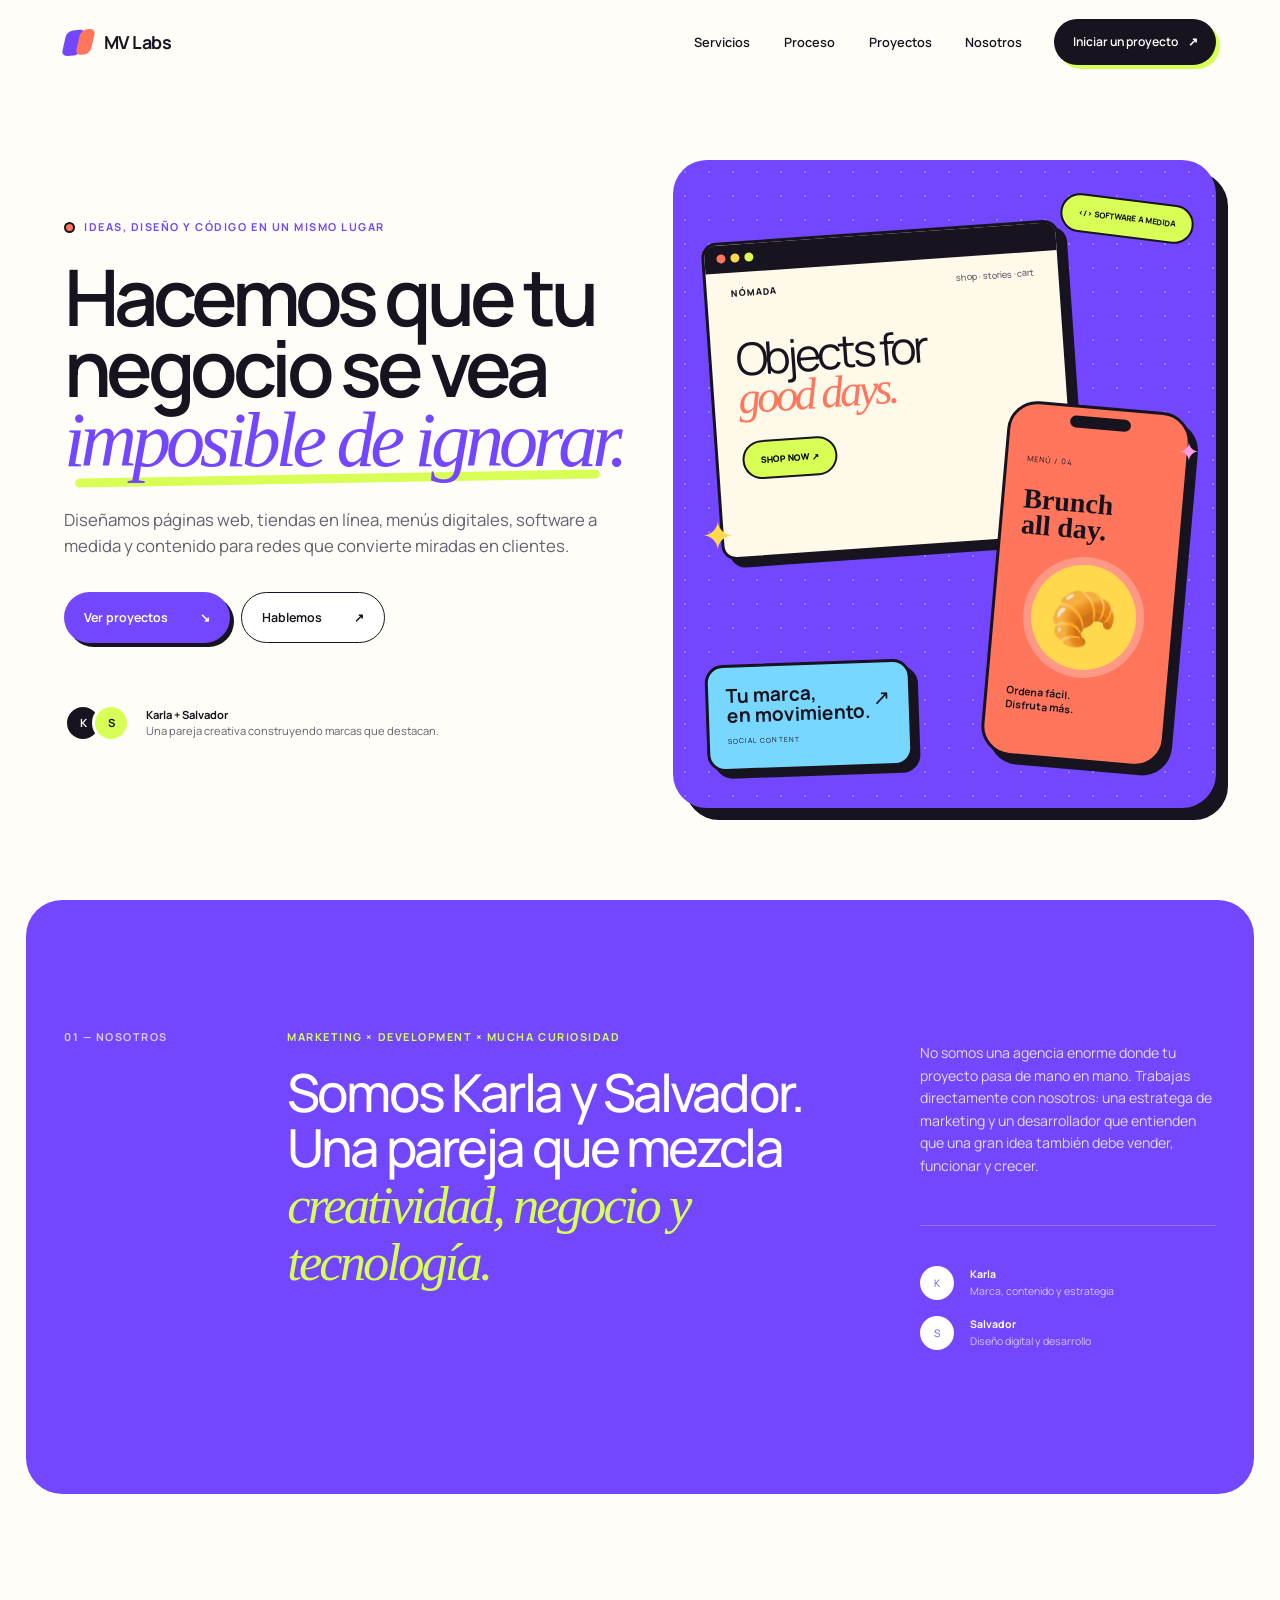
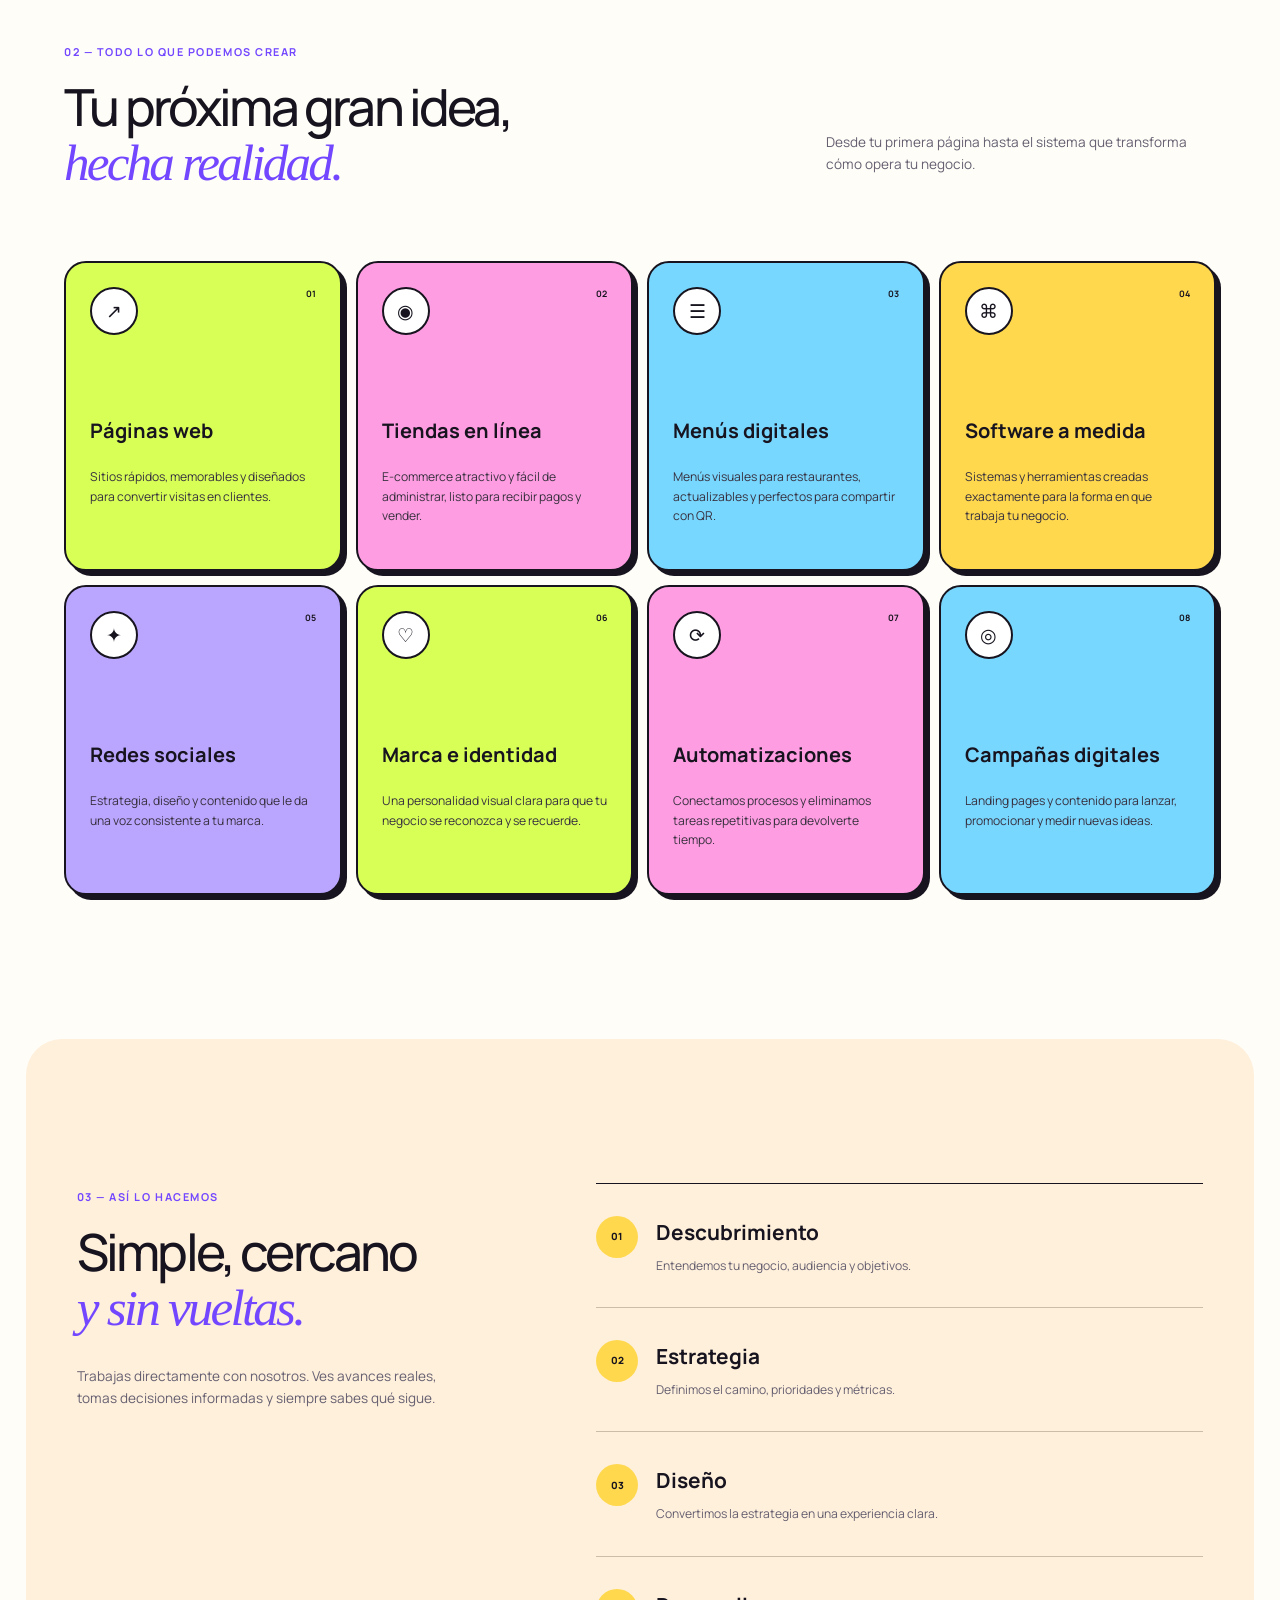
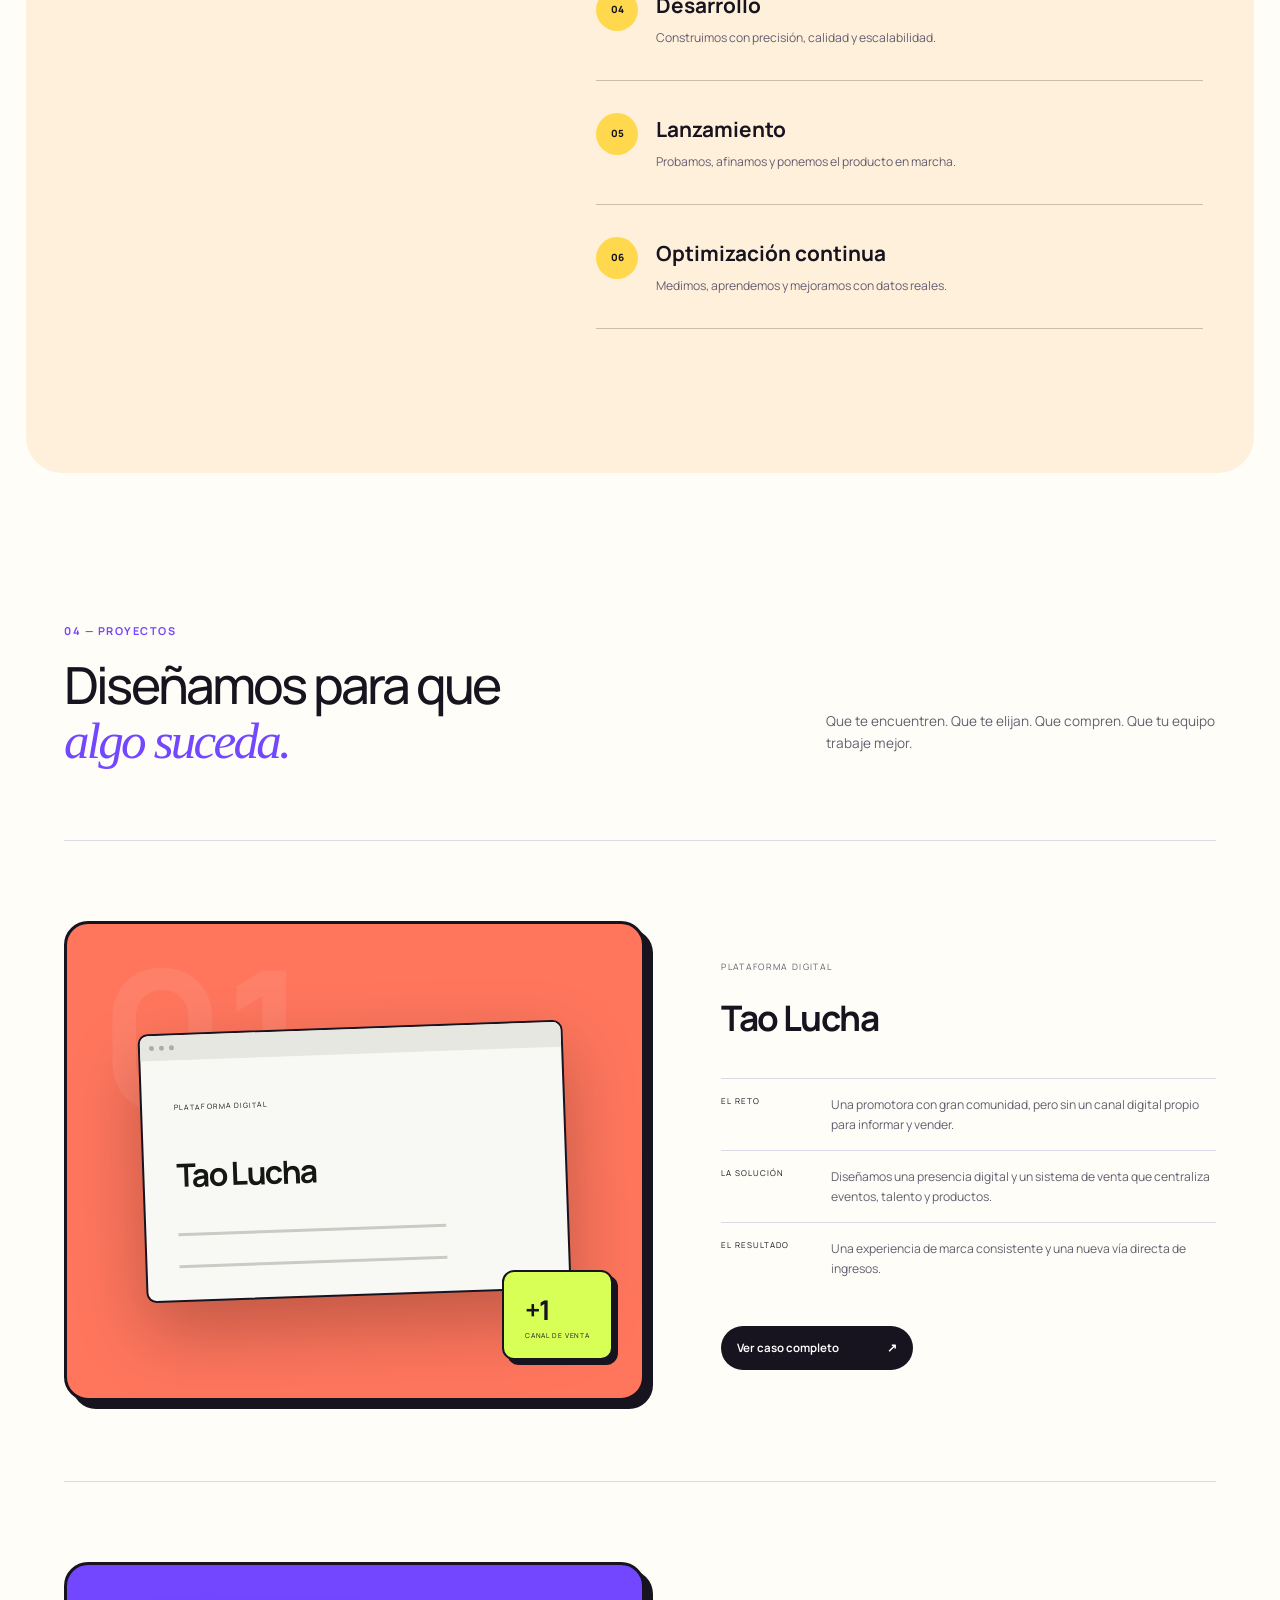
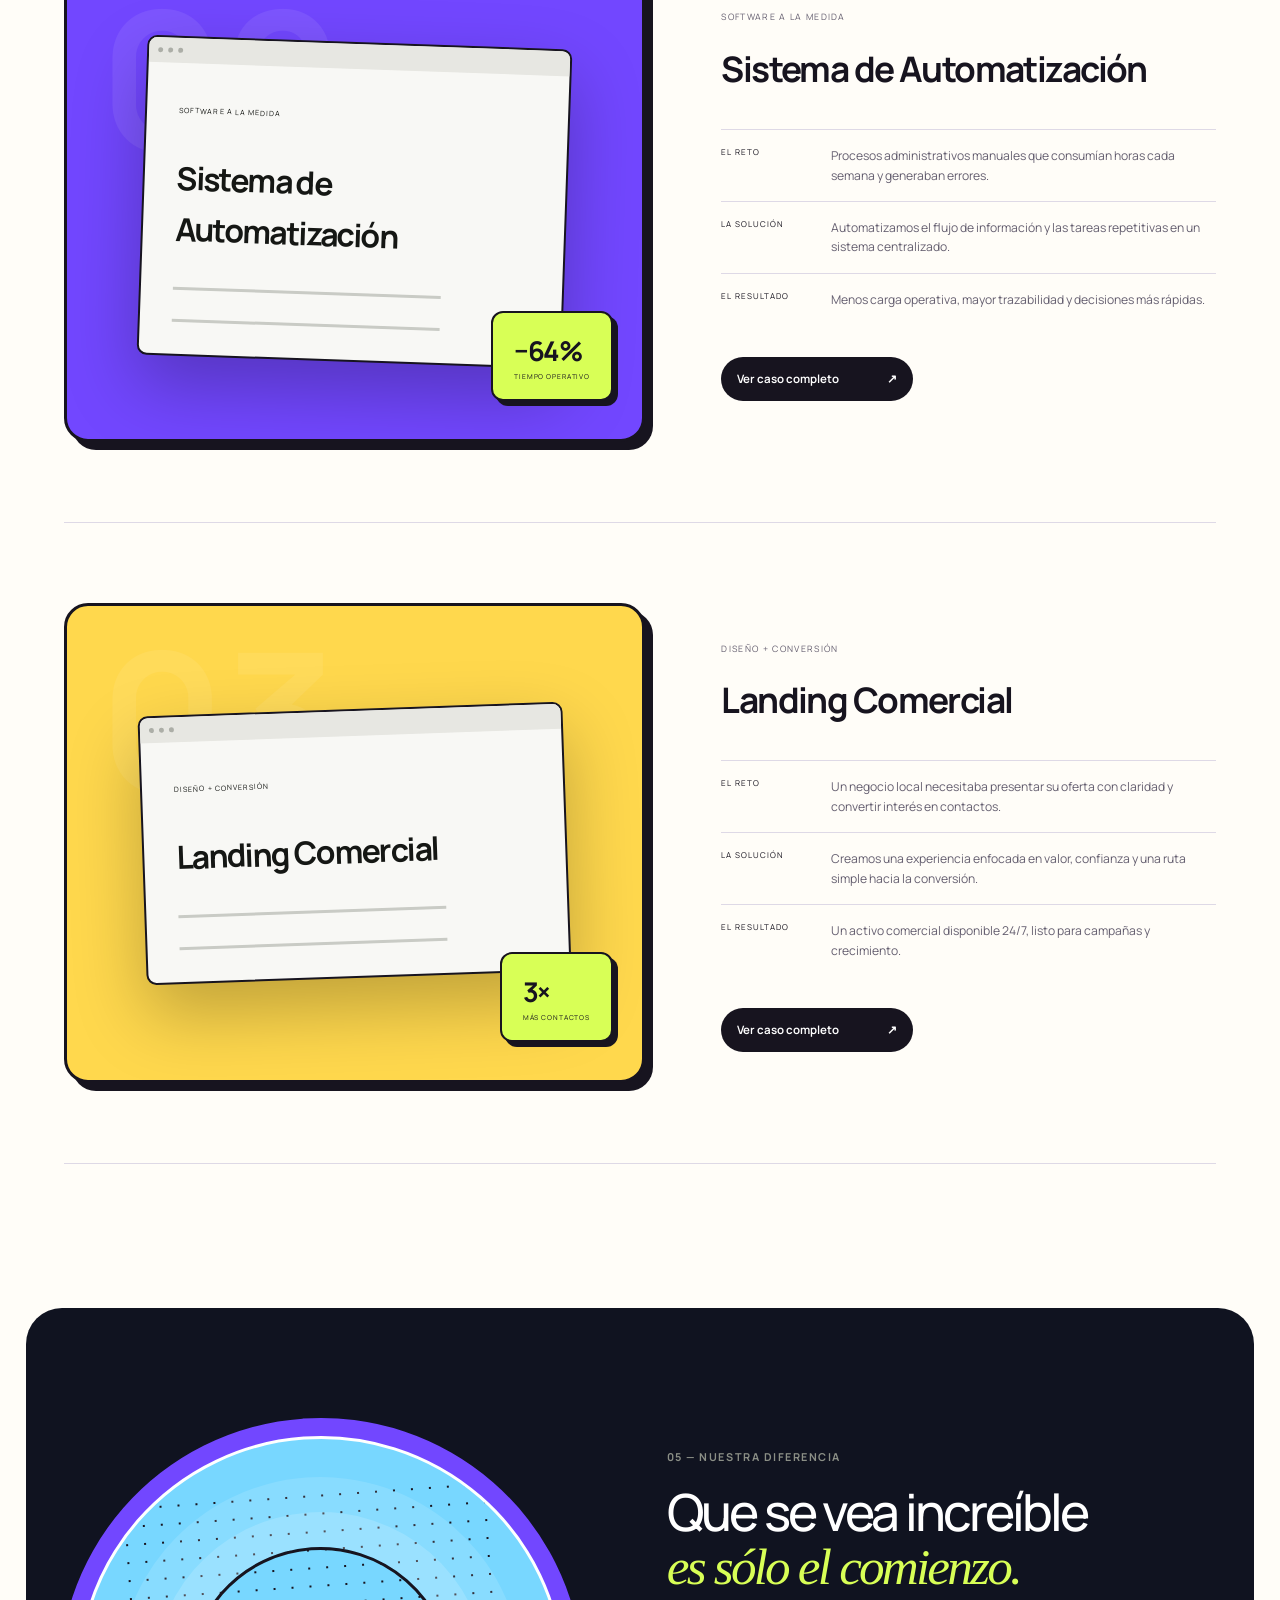
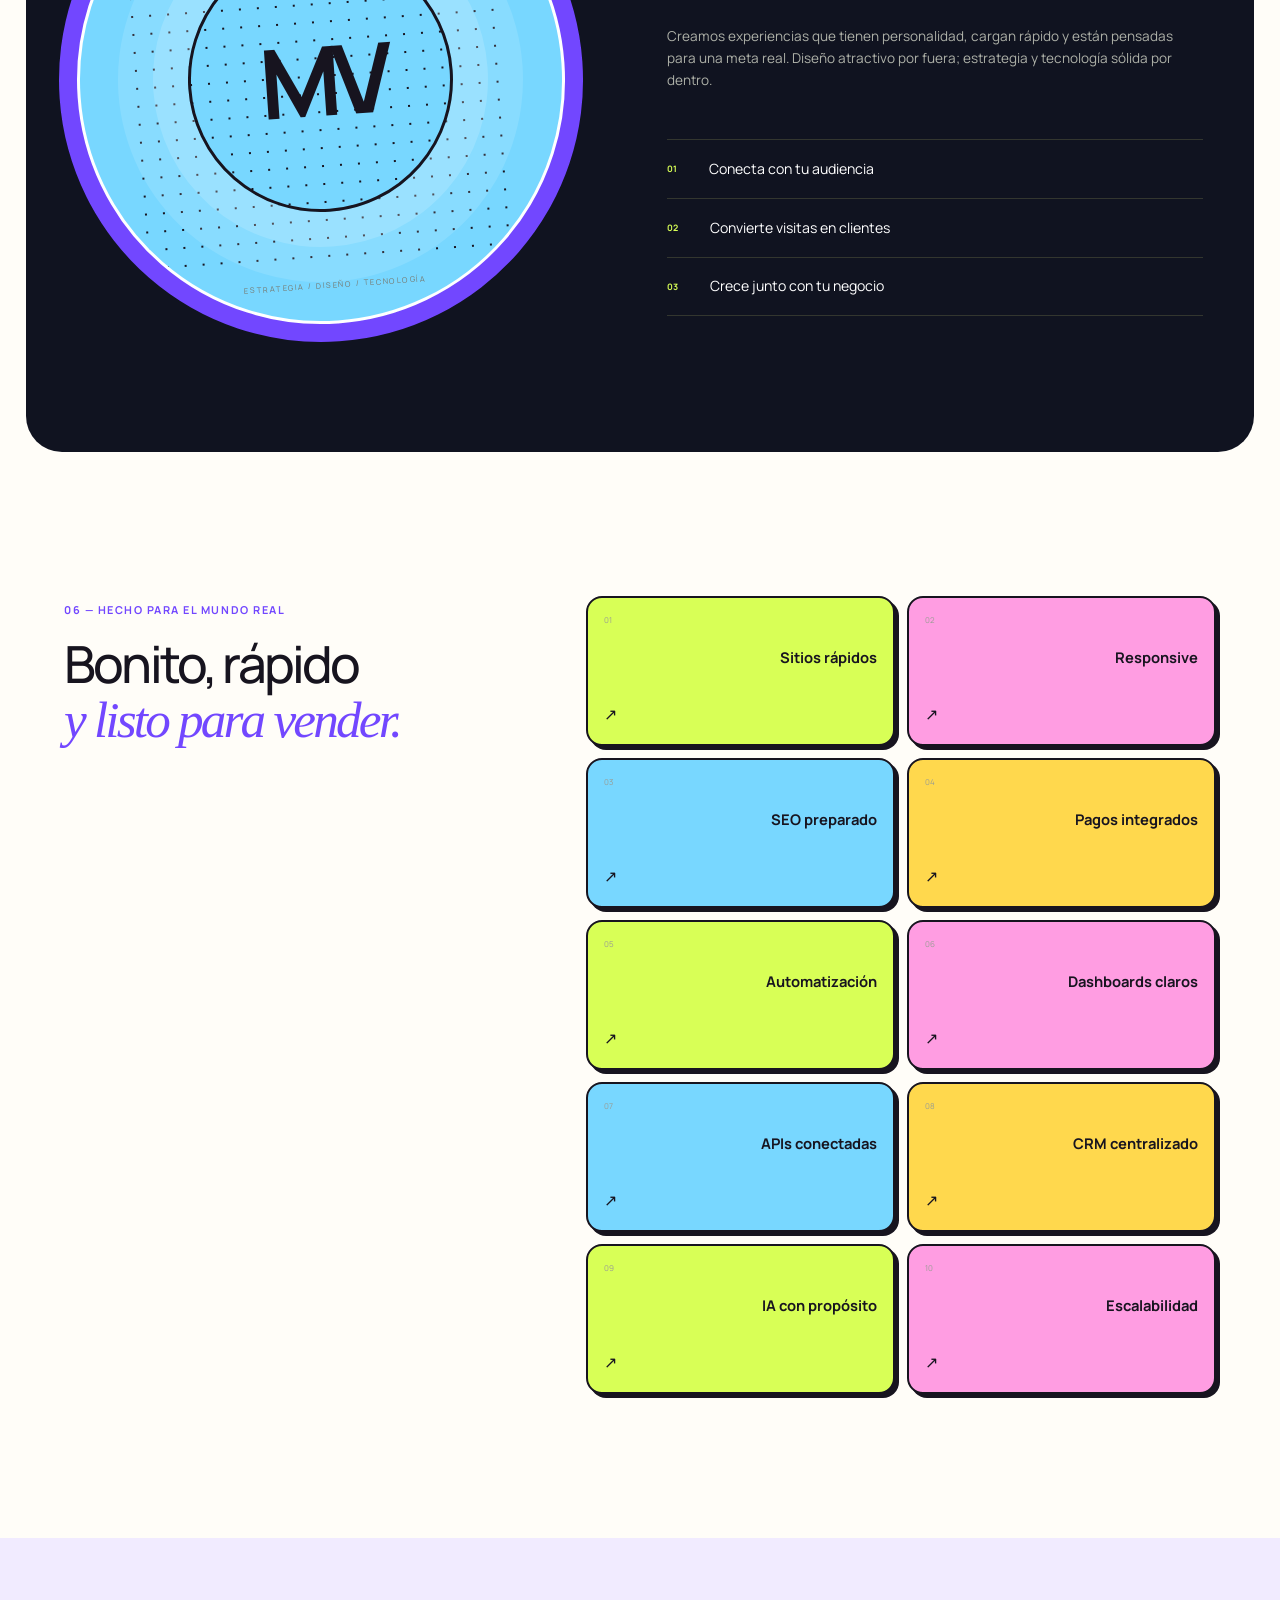
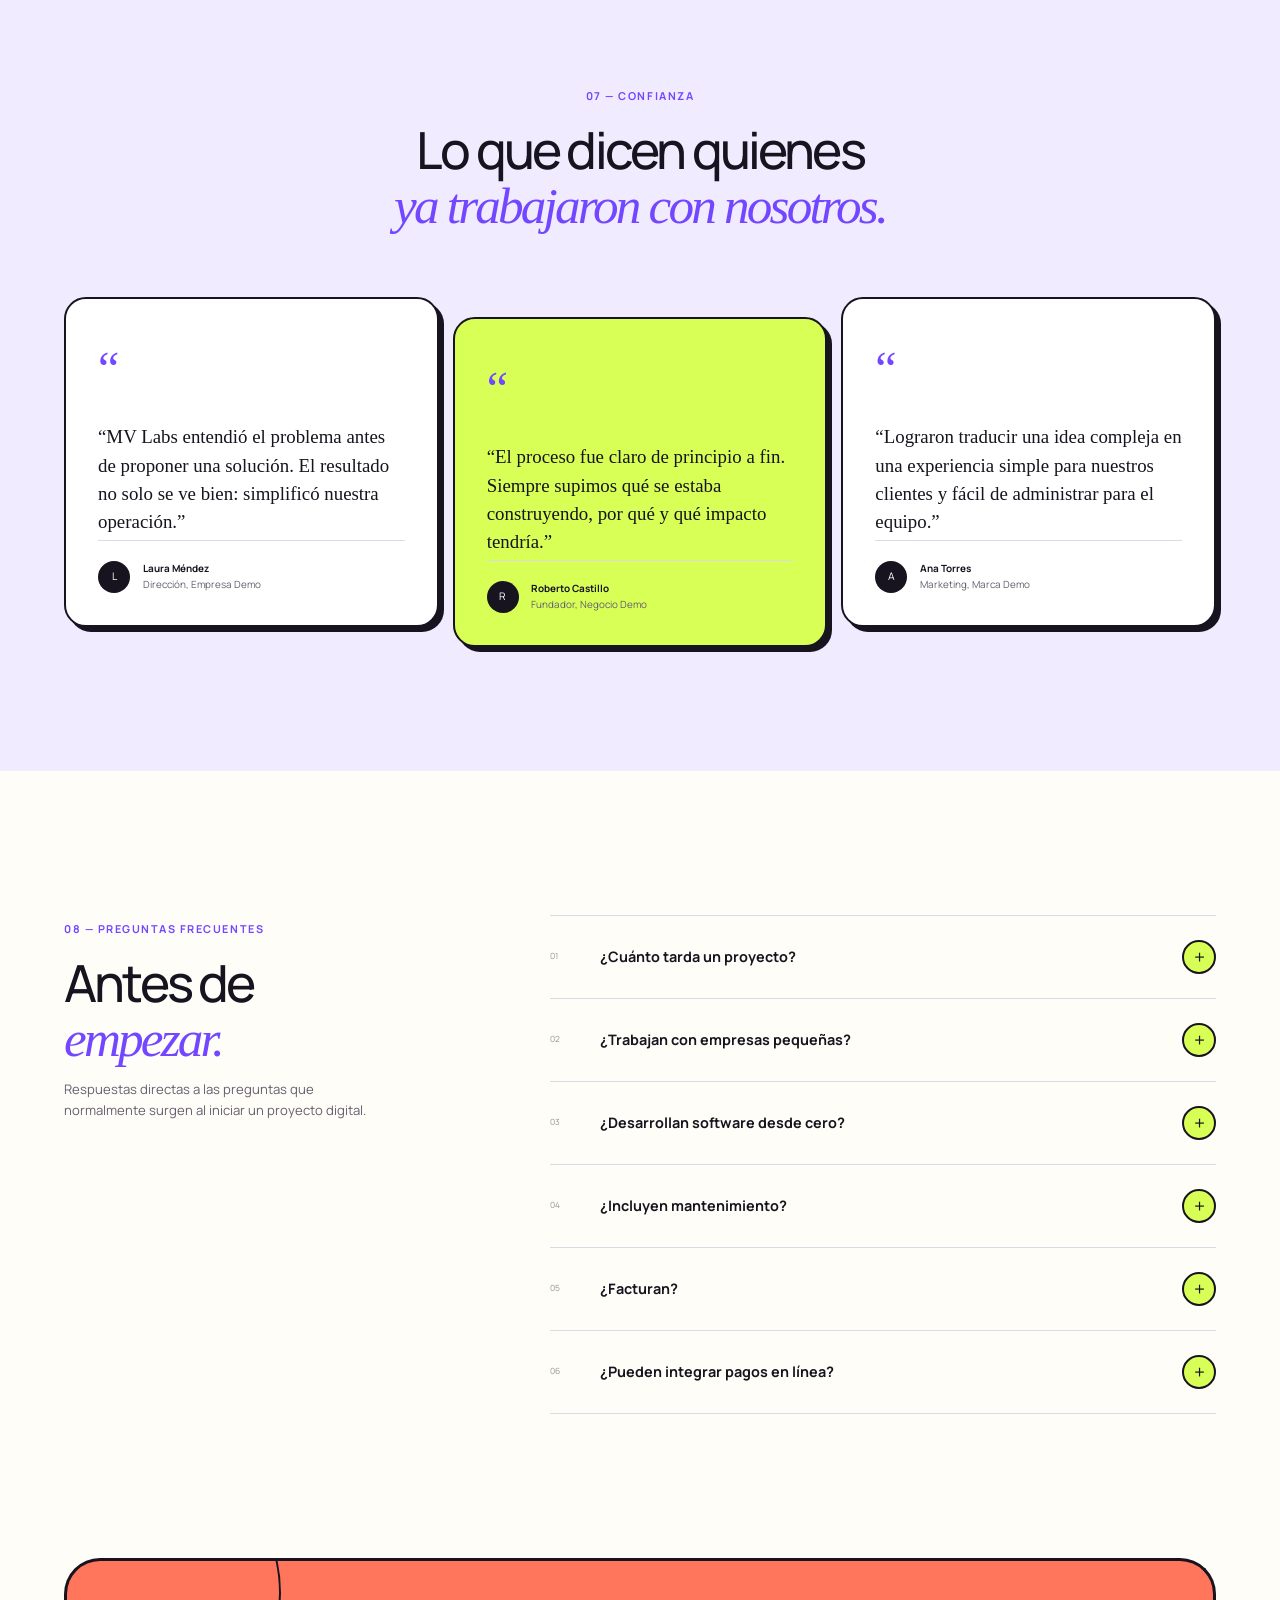
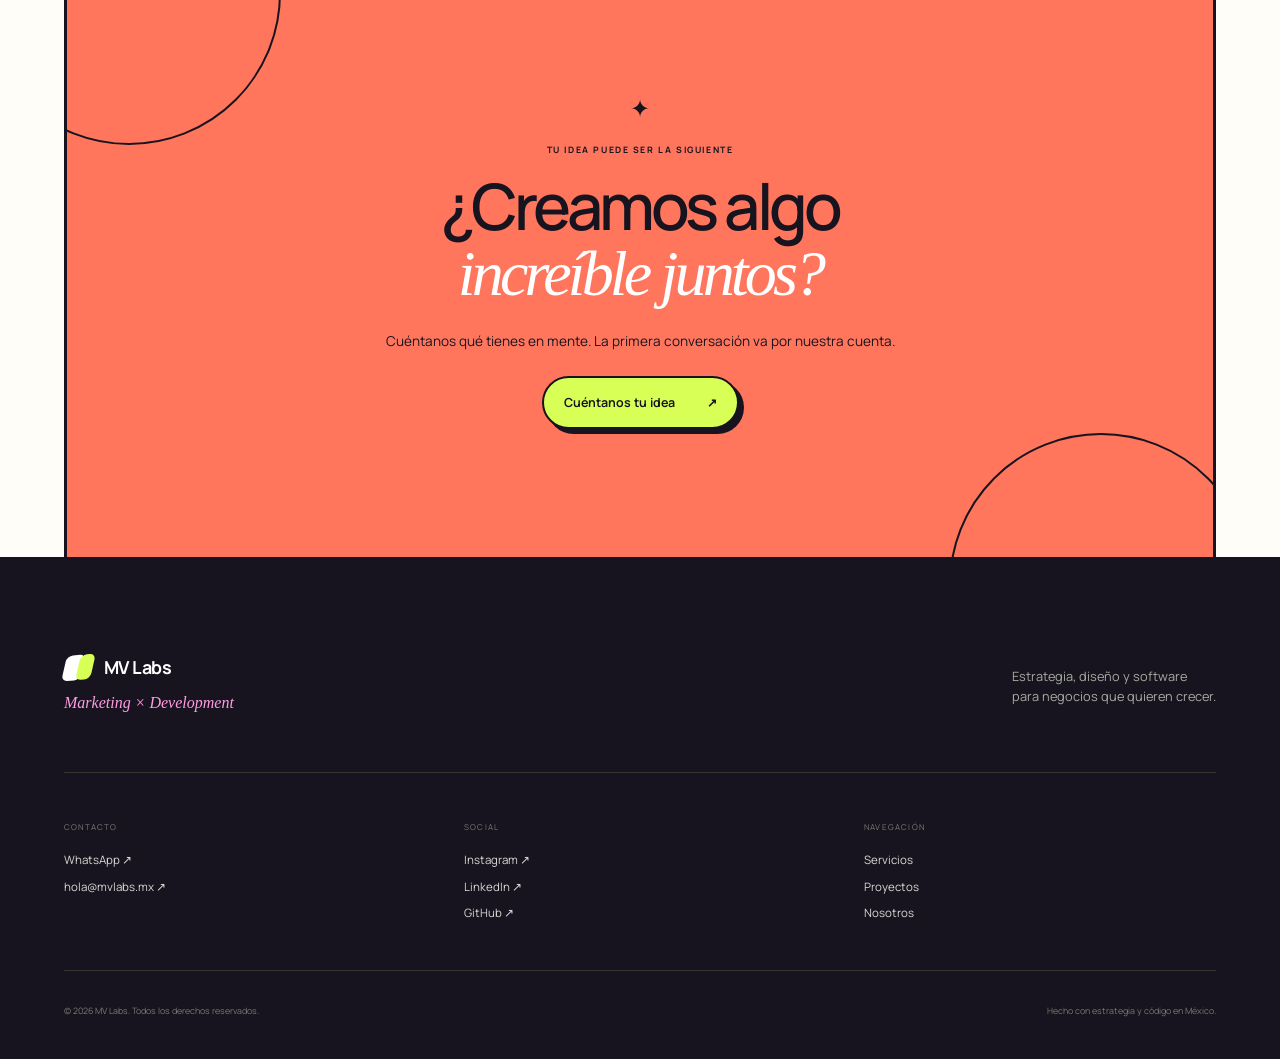
==== index.html @ 1e4ee6ae "Add MV Labs landing page" ====
<!doctype html>
<html lang="es">
  <head>
    <meta charset="UTF-8" />
    <meta name="viewport" content="width=device-width, initial-scale=1.0" />
    <meta name="theme-color" content="#f7f8f5" />
    <meta name="description" content="MV Labs une marketing, diseño y desarrollo para crear productos digitales que hacen crecer negocios." />
    <meta property="og:title" content="MV Labs — Marketing × Development" />
    <meta property="og:description" content="Construimos experiencias digitales que hacen crecer negocios." />
    <meta property="og:type" content="website" />
    <title>MV Labs — Marketing × Development</title>
    <link rel="preconnect" href="https://fonts.googleapis.com" />
    <link rel="preconnect" href="https://fonts.gstatic.com" crossorigin />
    <link href="https://fonts.googleapis.com/css2?family=DM+Sans:wght@400;500;600&family=Manrope:wght@400;500;600;700&display=swap" rel="stylesheet" />
    <link rel="stylesheet" href="styles.css" />
    <script type="application/ld+json">
      {"@context":"https://schema.org","@type":"ProfessionalService","name":"MV Labs","description":"Estudio digital de marketing, diseño y desarrollo de software."}
    </script>
  </head>
  <body>
    <a class="skip-link" href="#main">Ir al contenido</a>
    <header class="site-header" id="inicio">
      <a class="brand" href="#inicio" aria-label="MV Labs, inicio">
        <span class="brand-mark" aria-hidden="true"><i></i><i></i></span>
        <span>MV Labs</span>
      </a>
      <nav class="desktop-nav" aria-label="Navegación principal">
        <a href="#servicios">Servicios</a><a href="#proceso">Proceso</a><a href="#proyectos">Proyectos</a><a href="#nosotros">Nosotros</a>
      </nav>
      <a class="header-cta" href="#contacto">Iniciar un proyecto <span aria-hidden="true">↗</span></a>
      <button class="menu-toggle" aria-expanded="false" aria-controls="mobile-nav" aria-label="Abrir menú"><span></span><span></span></button>
      <nav class="mobile-nav" id="mobile-nav" aria-label="Navegación móvil">
        <a href="#servicios">Servicios</a><a href="#proceso">Proceso</a><a href="#proyectos">Proyectos</a><a href="#nosotros">Nosotros</a><a href="#contacto">Iniciar un proyecto</a>
      </nav>
    </header>

    <main id="main">
      <section class="hero section-pad">
        <div class="hero-copy reveal">
          <div class="eyebrow"><span></span> Ideas, diseño y código en un mismo lugar</div>
          <h1>Hacemos que tu negocio se vea <em>imposible de ignorar.</em></h1>
          <p>Diseñamos páginas web, tiendas en línea, menús digitales, software a medida y contenido para redes que convierte miradas en clientes.</p>
          <div class="hero-actions">
            <a class="button button-dark" href="#proyectos">Ver proyectos <span>↘</span></a>
            <a class="button button-ghost" href="#contacto">Hablemos <span>↗</span></a>
          </div>
          <div class="hero-trust"><div class="avatars"><span>K</span><span>S</span></div><p><strong>Karla + Salvador</strong><br />Una pareja creativa construyendo marcas que destacan.</p></div>
        </div>
        <div class="hero-visual reveal" aria-label="Muestra de productos digitales creados por MV Labs">
          <div class="visual-grid"></div>
          <div class="browser-card"><div class="mini-bar"><i></i><i></i><i></i></div><div class="mock-nav">NÓMADA <span>shop · stories · cart</span></div><div class="mock-title">Objects for<br><b>good days.</b></div><button>SHOP NOW ↗</button></div>
          <div class="phone-card"><div class="phone-notch"></div><small>MENÚ / 04</small><strong>Brunch<br>all day.</strong><div class="food-orb">🥐</div><p>Ordena fácil.<br>Disfruta más.</p></div>
          <div class="social-card"><span>↗</span><strong>Tu marca,<br>en movimiento.</strong><small>SOCIAL CONTENT</small></div>
          <div class="code-chip">&lt;/&gt; SOFTWARE A MEDIDA</div>
          <div class="spark spark-one">✦</div><div class="spark spark-two">✦</div>
        </div>
      </section>

      <section class="manifesto band section-pad reveal" id="nosotros">
        <div class="section-index">01 — NOSOTROS</div>
        <div class="manifesto-main"><p class="kicker">Marketing × Development × Mucha curiosidad</p><h2>Somos Karla y Salvador. Una pareja que mezcla <span>creatividad, negocio y tecnología.</span></h2></div>
        <div class="manifesto-side"><p>No somos una agencia enorme donde tu proyecto pasa de mano en mano. Trabajas directamente con nosotros: una estratega de marketing y un desarrollador que entienden que una gran idea también debe vender, funcionar y crecer.</p><div class="people"><div><span>K</span><p><strong>Karla</strong>Marca, contenido y estrategia</p></div><div><span>S</span><p><strong>Salvador</strong>Diseño digital y desarrollo</p></div></div></div>
      </section>

      <section class="services section-pad" id="servicios">
        <div class="section-heading reveal"><div><span class="section-index">02 — TODO LO QUE PODEMOS CREAR</span><h2>Tu próxima gran idea,<br /><em>hecha realidad.</em></h2></div><p>Desde tu primera página hasta el sistema que transforma cómo opera tu negocio.</p></div>
        <div class="services-grid" id="services-grid"></div>
      </section>

      <section class="process section-pad" id="proceso">
        <div class="process-intro reveal"><span class="section-index">03 — ASÍ LO HACEMOS</span><h2>Simple, cercano<br /><em>y sin vueltas.</em></h2><p>Trabajas directamente con nosotros. Ves avances reales, tomas decisiones informadas y siempre sabes qué sigue.</p></div>
        <ol class="timeline" id="timeline"></ol>
      </section>

      <section class="work section-pad" id="proyectos">
        <div class="section-heading reveal"><div><span class="section-index">04 — PROYECTOS</span><h2>Diseñamos para que<br /><em>algo suceda.</em></h2></div><p>Que te encuentren. Que te elijan. Que compren. Que tu equipo trabaje mejor.</p></div>
        <div class="projects" id="projects-grid" aria-live="polite"></div>
      </section>

      <section class="approach section-pad reveal">
        <div class="approach-art" aria-hidden="true"><div class="approach-ring"></div><div class="approach-word">MV</div><span>ESTRATEGIA / DISEÑO / TECNOLOGÍA</span></div>
        <div class="approach-copy"><span class="section-index">05 — NUESTRA DIFERENCIA</span><h2>Que se vea increíble<br /><em>es sólo el comienzo.</em></h2><p>Creamos experiencias que tienen personalidad, cargan rápido y están pensadas para una meta real. Diseño atractivo por fuera; estrategia y tecnología sólida por dentro.</p><div class="pillars"><div><b>01</b><span>Conecta con tu audiencia</span></div><div><b>02</b><span>Convierte visitas en clientes</span></div><div><b>03</b><span>Crece junto con tu negocio</span></div></div></div>
      </section>

      <section class="capabilities section-pad">
        <div class="cap-header reveal"><span class="section-index">06 — HECHO PARA EL MUNDO REAL</span><h2>Bonito, rápido<br /><em>y listo para vender.</em></h2></div>
        <div class="cap-list" id="capabilities-list"></div>
      </section>

      <section class="testimonials section-pad">
        <div class="center-heading reveal"><span class="section-index">07 — CONFIANZA</span><h2>Lo que dicen quienes<br /><em>ya trabajaron con nosotros.</em></h2></div>
        <div class="testimonial-grid" id="testimonials-grid"></div>
      </section>

      <section class="faq section-pad">
        <div class="faq-intro reveal"><span class="section-index">08 — PREGUNTAS FRECUENTES</span><h2>Antes de<br /><em>empezar.</em></h2><p>Respuestas directas a las preguntas que normalmente surgen al iniciar un proyecto digital.</p></div>
        <div class="faq-list" id="faq-list"></div>
      </section>

      <section class="cta section-pad" id="contacto">
        <div class="cta-inner reveal"><div class="cta-mark" aria-hidden="true">✦</div><span>TU IDEA PUEDE SER LA SIGUIENTE</span><h2>¿Creamos algo<br /><em>increíble juntos?</em></h2><p>Cuéntanos qué tienes en mente. La primera conversación va por nuestra cuenta.</p><a class="button button-light" href="mailto:hola@mvlabs.mx">Cuéntanos tu idea <span>↗</span></a></div>
      </section>
    </main>

    <footer class="footer section-pad">
      <div class="footer-main"><div><a class="brand brand-footer" href="#inicio"><span class="brand-mark"><i></i><i></i></span><span>MV Labs</span></a><p>Marketing × Development</p></div><p class="footer-note">Estrategia, diseño y software<br />para negocios que quieren crecer.</p></div>
      <div class="footer-links"><div><span>CONTACTO</span><a href="https://wa.me/5210000000000">WhatsApp ↗</a><a href="mailto:hola@mvlabs.mx">hola@mvlabs.mx ↗</a></div><div><span>SOCIAL</span><a href="#">Instagram ↗</a><a href="#">LinkedIn ↗</a><a href="#">GitHub ↗</a></div><div><span>NAVEGACIÓN</span><a href="#servicios">Servicios</a><a href="#proyectos">Proyectos</a><a href="#nosotros">Nosotros</a></div></div>
      <div class="footer-bottom"><p>© <span id="year"></span> MV Labs. Todos los derechos reservados.</p><p>Hecho con estrategia y código en México.</p></div>
    </footer>
    <script src="app.js" type="module"></script>
  </body>
</html>
---- styles.css ----
:root{--ink:#11130f;--muted:#666a61;--paper:#f6f7f3;--white:#fff;--lime:#d9ff67;--line:#dcded7;--serif:Georgia,'Times New Roman',serif;--sans:'Manrope',sans-serif}
*{box-sizing:border-box}html{scroll-behavior:smooth}body{margin:0;background:var(--paper);color:var(--ink);font-family:var(--sans);font-size:16px;line-height:1.6}a{color:inherit;text-decoration:none}button{font:inherit}.skip-link{position:fixed;left:1rem;top:-5rem;z-index:100;background:var(--ink);color:#fff;padding:.7rem 1rem}.skip-link:focus{top:1rem}.section-pad{padding-left:max(5vw,24px);padding-right:max(5vw,24px)}.site-header{height:78px;display:flex;align-items:center;padding:0 max(5vw,24px);position:relative;z-index:20;border-bottom:1px solid var(--line);gap:2rem}.brand{display:flex;align-items:center;gap:11px;font-weight:700;letter-spacing:-.03em;font-size:1.12rem}.brand-mark{width:29px;height:29px;position:relative;display:inline-block}.brand-mark i{position:absolute;inset:2px 10px 2px 0;background:var(--ink);border-radius:2px;transform:skew(-18deg)}.brand-mark i+ i{inset:2px 0 2px 14px;background:var(--lime)}.desktop-nav{display:flex;gap:2.1rem;margin-left:auto;font-size:.8rem;font-weight:600}.desktop-nav a,.footer a{transition:opacity .2s}.desktop-nav a:hover,.footer a:hover{opacity:.55}.header-cta{font-size:.76rem;font-weight:600;border:1px solid var(--ink);border-radius:99px;padding:.65rem 1rem}.header-cta span{margin-left:.5rem}.menu-toggle,.mobile-nav{display:none}.hero{min-height:calc(100vh - 78px);display:grid;grid-template-columns:1.12fr .88fr;align-items:center;gap:4vw;padding-top:6rem;padding-bottom:6rem;overflow:hidden}.eyebrow,.kicker,.section-index{font-size:.68rem;font-weight:700;letter-spacing:.14em;text-transform:uppercase}.eyebrow{display:flex;align-items:center;gap:9px;margin-bottom:1.6rem}.eyebrow span{width:7px;height:7px;background:var(--lime);border:2px solid var(--ink);border-radius:50%;box-sizing:content-box}.hero h1{font-size:clamp(3.3rem,5.5vw,6.1rem);line-height:.98;letter-spacing:-.065em;margin:0;max-width:900px;font-weight:600}.hero h1 em,.section-heading em,.process em,.approach em,.capabilities em,.center-heading em,.faq em,.cta em{font-family:var(--serif);font-weight:400}.hero h1 em{display:block}.hero-copy>p{max-width:660px;color:var(--muted);font-size:1.08rem;margin:2rem 0}.hero-actions{display:flex;gap:.7rem}.button{display:inline-flex;align-items:center;justify-content:space-between;gap:2rem;border-radius:99px;padding:.9rem 1.25rem;font-size:.78rem;font-weight:650;transition:transform .25s,background .25s}.button:hover{transform:translateY(-2px)}.button-dark{background:var(--ink);color:#fff}.button-dark:hover{background:#2b2f27}.button-ghost{border:1px solid var(--line);background:rgba(255,255,255,.35)}.hero-trust{display:flex;align-items:center;margin-top:3.3rem}.avatars{display:flex;margin-right:1rem}.avatars span{width:38px;height:38px;border-radius:50%;display:grid;place-items:center;background:var(--ink);color:#fff;border:3px solid var(--paper);font-size:.7rem;font-weight:700}.avatars span+span{margin-left:-10px;background:var(--lime);color:var(--ink)}.hero-trust p{font-size:.7rem;line-height:1.4;color:var(--muted)}.hero-trust strong{color:var(--ink)}.hero-visual{height:min(70vh,670px);min-height:520px;position:relative;background:#10120f;border-radius:3px;overflow:hidden;color:#fff}.visual-grid{position:absolute;inset:0;background-image:linear-gradient(rgba(255,255,255,.055) 1px,transparent 1px),linear-gradient(90deg,rgba(255,255,255,.055) 1px,transparent 1px);background-size:48px 48px;mask-image:linear-gradient(to bottom,#000,transparent)}.visual-grid:after{content:'';position:absolute;width:300px;height:300px;background:var(--lime);filter:blur(120px);opacity:.17;top:20%;left:20%}.visual-orbit{position:absolute;border:1px solid rgba(255,255,255,.16);border-radius:50%;top:50%;left:50%;transform:translate(-50%,-50%)}.orbit-one{width:72%;aspect-ratio:1}.orbit-two{width:48%;aspect-ratio:1}.visual-core{position:absolute;width:122px;height:122px;border-radius:50%;background:var(--lime);color:var(--ink);top:50%;left:50%;transform:translate(-50%,-50%);display:flex;flex-direction:column;align-items:center;justify-content:center;box-shadow:0 0 0 13px rgba(217,255,103,.08)}.visual-core span{font-size:2.15rem;font-weight:700;letter-spacing:-.08em}.visual-core small{font-size:.45rem;letter-spacing:.35em}.signal{position:absolute;background:rgba(29,32,27,.92);border:1px solid rgba(255,255,255,.13);padding:.7rem .9rem;display:flex;gap:.7rem;align-items:center;box-shadow:0 15px 40px rgba(0,0,0,.3);animation:float 5s ease-in-out infinite}.signal-one{top:22%;right:8%}.signal-two{bottom:22%;left:6%;animation-delay:-2s}.signal-icon{width:32px;height:32px;background:var(--lime);color:var(--ink);border-radius:50%;display:grid;place-items:center}.signal small,.signal strong{display:block}.signal small{font-size:.45rem;letter-spacing:.12em;color:#9da195}.signal strong{font-size:.68rem}.visual-label{position:absolute;font-size:.48rem;letter-spacing:.25em;color:#80847b}.label-one{top:18%;left:9%}.label-two{bottom:11%;right:7%}.visual-caption{position:absolute;left:6%;bottom:5%;display:flex;gap:1rem;align-items:start}.visual-caption span{font-size:.5rem;color:var(--lime)}.visual-caption p{font-family:var(--serif);font-style:italic;font-size:.72rem;line-height:1.3;margin:0}.band{background:var(--ink);color:#fff;padding-top:8rem;padding-bottom:8rem;display:grid;grid-template-columns:.35fr 1.25fr .65fr;gap:5vw}.band .section-index{color:#8f9389}.manifesto-main .kicker{color:var(--lime);margin:0 0 1.2rem}.manifesto-main h2{font-size:clamp(2.6rem,4.1vw,5rem);letter-spacing:-.055em;line-height:1.06;margin:0;font-weight:500}.manifesto-main h2 span{font-family:var(--serif);font-style:italic;font-weight:400}.manifesto-side>p{color:#a9ada3;font-size:.88rem}.people{margin-top:3rem;padding-top:1.5rem;border-top:1px solid #32352f}.people>div{display:flex;gap:1rem;align-items:center;margin:1rem 0}.people span{width:34px;height:34px;border:1px solid #50544b;border-radius:50%;display:grid;place-items:center;font-size:.65rem}.people p,.people strong{margin:0;display:block;font-size:.66rem}.people p{color:#8f9389}.people strong{color:#fff}.services,.work,.capabilities,.testimonials,.faq{padding-top:9rem;padding-bottom:9rem}.section-heading{display:flex;align-items:end;justify-content:space-between;margin-bottom:4.5rem}.section-heading h2,.process h2,.approach h2,.cap-header h2,.center-heading h2,.faq h2{font-size:clamp(2.6rem,4vw,4.8rem);line-height:1.05;letter-spacing:-.055em;font-weight:500;margin:1rem 0 0}.section-heading>p{max-width:390px;color:var(--muted);font-size:.85rem}.services-grid{display:grid;grid-template-columns:repeat(4,1fr);border-top:1px solid var(--line);border-left:1px solid var(--line)}.service-card{min-height:290px;padding:1.5rem;border-right:1px solid var(--line);border-bottom:1px solid var(--line);background:rgba(255,255,255,.22);transition:background .25s,transform .25s}.service-card:hover{background:#fff;transform:translateY(-3px)}.service-top{display:flex;justify-content:space-between}.service-icon{font-size:1.35rem}.service-top small{color:#999d94;font-size:.55rem}.service-card h3{font-size:1rem;margin-top:5rem}.service-card p{font-size:.76rem;color:var(--muted);max-width:240px}.process{background:#e7e9e3;padding-top:9rem;padding-bottom:9rem;display:grid;grid-template-columns:.8fr 1.2fr;gap:9vw}.process-intro{position:sticky;top:4rem;align-self:start}.process-intro>p{max-width:390px;color:var(--muted);font-size:.85rem;margin-top:2rem}.timeline{list-style:none;padding:0;margin:0;border-top:1px solid #c9ccc4}.timeline li{display:grid;grid-template-columns:60px 1fr;border-bottom:1px solid #c9ccc4;padding:2rem 0;transition:padding-left .2s}.timeline li:hover{padding-left:.5rem}.timeline li>span{font-size:.62rem;color:#858980}.timeline h3{font-size:1.15rem;margin:0}.timeline p{font-size:.76rem;color:var(--muted);margin:.4rem 0 0}.projects{border-top:1px solid var(--line)}.project{display:grid;grid-template-columns:1.08fr .92fr;gap:6vw;padding:5rem 0;border-bottom:1px solid var(--line)}.project-visual{min-height:480px;position:relative;display:grid;place-items:center;overflow:hidden}.project-visual.red{background:#cc4038}.project-visual.dark{background:#1b1e1a}.project-visual.sand{background:#ddd3bf}.project-number{position:absolute;font-size:12rem;line-height:1;color:rgba(255,255,255,.08);font-weight:700;top:1rem;left:2rem}.project-browser{width:74%;background:#f8f8f5;box-shadow:0 30px 70px rgba(0,0,0,.25);position:relative;z-index:2;transform:rotate(-2deg)}.project:nth-child(even) .project-browser{transform:rotate(2deg)}.browser-bar{height:25px;background:#e7e7e2;display:flex;align-items:center;gap:5px;padding-left:9px}.browser-bar i{width:5px;height:5px;background:#acaea7;border-radius:50%}.browser-content{color:#151714;padding:2rem;min-height:230px}.browser-content span{font-size:.45rem;letter-spacing:.15em}.browser-content strong{font-size:2rem;display:block;margin-top:2rem;letter-spacing:-.05em}.browser-lines{width:75%;height:35px;border-top:3px solid #c9cbc5;border-bottom:3px solid #c9cbc5;margin-top:2rem}.project-metric{position:absolute;z-index:3;right:5%;bottom:8%;padding:1rem 1.3rem;background:var(--lime);color:var(--ink);box-shadow:0 10px 30px rgba(0,0,0,.2)}.project-metric strong,.project-metric span{display:block}.project-metric strong{font-size:1.7rem;letter-spacing:-.05em}.project-metric span{font-size:.42rem;letter-spacing:.13em}.project-copy{align-self:center}.project-copy>span{font-size:.55rem;letter-spacing:.15em;color:var(--muted)}.project-copy h3{font-size:2.2rem;letter-spacing:-.045em;margin:.8rem 0 2rem}.project-copy dl{margin:0}.project-copy dl div{display:grid;grid-template-columns:110px 1fr;border-top:1px solid var(--line);padding:1rem 0}.project-copy dt{font-size:.5rem;letter-spacing:.12em}.project-copy dd{font-size:.76rem;color:var(--muted);margin:0}.project-copy>a{display:inline-flex;gap:3rem;border-bottom:1px solid var(--ink);font-size:.72rem;font-weight:650;margin-top:2rem;padding-bottom:.3rem}.approach{background:var(--ink);color:#fff;padding-top:8rem;padding-bottom:8rem;display:grid;grid-template-columns:1fr 1.1fr;gap:8vw;align-items:center}.approach-art{aspect-ratio:1;max-width:590px;background:#171a16;position:relative;display:grid;place-items:center;overflow:hidden}.approach-art:before{content:'';position:absolute;inset:10%;background-image:linear-gradient(#292d27 1px,transparent 1px),linear-gradient(90deg,#292d27 1px,transparent 1px);background-size:36px 36px}.approach-ring{width:55%;aspect-ratio:1;border:1px solid #50544a;border-radius:50%;position:absolute;box-shadow:0 0 0 50px rgba(255,255,255,.018),0 0 0 100px rgba(255,255,255,.012)}.approach-word{font-size:6rem;font-weight:700;letter-spacing:-.1em;color:var(--lime);z-index:2}.approach-art>span{position:absolute;bottom:6%;font-size:.48rem;letter-spacing:.2em;color:#777b72}.approach-copy .section-index{color:#8b8f86}.approach-copy>p{color:#aeb1a8;font-size:.85rem;max-width:580px;margin:2rem 0}.pillars{border-top:1px solid #33362f;margin-top:3rem}.pillars div{display:flex;gap:2rem;align-items:center;border-bottom:1px solid #33362f;padding:1.1rem 0}.pillars b{color:var(--lime);font-size:.55rem}.pillars span{font-size:.88rem}.capabilities{display:grid;grid-template-columns:.8fr 1.2fr;gap:8vw}.cap-header{position:sticky;top:4rem;align-self:start}.cap-list{display:grid;grid-template-columns:1fr 1fr;border-top:1px solid var(--line);border-left:1px solid var(--line)}.cap-item{min-height:150px;border-right:1px solid var(--line);border-bottom:1px solid var(--line);padding:1rem;display:grid;grid-template-columns:1fr auto;position:relative;background:rgba(255,255,255,.2);transition:background .2s}.cap-item:hover{background:#fff}.cap-item>span{font-size:.5rem;color:#989c93}.cap-item strong{align-self:end;font-size:.92rem}.cap-item i{align-self:end;font-style:normal}.testimonials{background:#e7e9e3}.center-heading{text-align:center}.testimonial-grid{display:grid;grid-template-columns:repeat(3,1fr);gap:1px;background:#c9ccc4;margin-top:4rem}.testimonial-card{margin:0;background:#f1f2ee;padding:2rem;min-height:330px;display:flex;flex-direction:column}.quote-mark{font-family:var(--serif);font-size:3rem;color:#a6aa9f}.testimonial-card blockquote{font-family:var(--serif);font-size:1.18rem;line-height:1.5;margin:1rem 0 auto}.testimonial-card figcaption{display:flex;align-items:center;gap:.8rem;border-top:1px solid var(--line);padding-top:1.2rem}.testimonial-card figcaption>span{width:32px;height:32px;border-radius:50%;background:var(--ink);color:#fff;display:grid;place-items:center;font-size:.65rem}.testimonial-card figcaption p,.testimonial-card figcaption strong{display:block;margin:0;font-size:.62rem}.testimonial-card figcaption p{color:var(--muted)}.testimonial-card figcaption strong{color:var(--ink)}.faq{display:grid;grid-template-columns:.7fr 1.3fr;gap:10vw}.faq-intro{position:sticky;top:4rem;align-self:start}.faq-intro>p{font-size:.82rem;color:var(--muted);max-width:330px}.faq-list{border-top:1px solid var(--line)}.faq-item{border-bottom:1px solid var(--line)}.faq-item summary{list-style:none;display:grid;grid-template-columns:50px 1fr auto;align-items:center;cursor:pointer;padding:1.5rem 0}.faq-item summary::-webkit-details-marker{display:none}.faq-item summary span{font-size:.53rem;color:#92968d}.faq-item summary strong{font-size:.9rem}.faq-item summary i{font-style:normal;font-size:1.2rem;transition:transform .2s}.faq-item[open] summary i{transform:rotate(45deg)}.faq-item>p{font-size:.78rem;color:var(--muted);padding:0 2rem 1.5rem 50px;max-width:680px}.cta{padding-top:0;padding-bottom:0}.cta-inner{background:var(--lime);text-align:center;padding:8rem 2rem;position:relative;overflow:hidden}.cta-inner:before,.cta-inner:after{content:'';position:absolute;width:300px;height:300px;border:1px solid rgba(17,19,15,.13);border-radius:50%}.cta-inner:before{top:-120px;left:-90px}.cta-inner:after{bottom:-180px;right:-40px}.cta-mark{font-size:1.5rem}.cta-inner>span{font-size:.55rem;letter-spacing:.18em;font-weight:700;display:block;margin:1rem}.cta h2{font-size:clamp(2.6rem,5vw,5.5rem);line-height:1.02;letter-spacing:-.06em;margin:0;font-weight:550}.cta p{font-size:.85rem;margin:1.5rem}.button-light{background:var(--ink);color:#fff}.footer{background:var(--ink);color:#fff;padding-top:6rem;padding-bottom:2rem}.footer-main{display:flex;justify-content:space-between;border-bottom:1px solid #33362f;padding-bottom:3rem}.brand-footer .brand-mark i{background:#fff}.brand-footer .brand-mark i+i{background:var(--lime)}.footer-main>div>p{color:var(--lime);font-family:var(--serif);font-style:italic;margin:.5rem 0}.footer-note{font-size:.8rem;color:#a6aaa0}.footer-links{display:grid;grid-template-columns:repeat(3,1fr);gap:3rem;padding:3rem 0}.footer-links div{display:flex;flex-direction:column;gap:.5rem}.footer-links span{font-size:.5rem;letter-spacing:.15em;color:#777b72;margin-bottom:.6rem}.footer-links a{font-size:.72rem;color:#d7dad2}.footer-bottom{display:flex;justify-content:space-between;border-top:1px solid #33362f;padding-top:1.5rem;color:#777b72;font-size:.55rem}.reveal{opacity:0;transform:translateY(20px);transition:opacity .75s ease,transform .75s ease}.reveal.visible{opacity:1;transform:none}@keyframes float{50%{transform:translateY(-10px)}}
@media(max-width:980px){.desktop-nav,.header-cta{display:none}.menu-toggle{display:flex;margin-left:auto;background:none;border:0;flex-direction:column;gap:6px;padding:10px}.menu-toggle span{width:22px;height:1px;background:var(--ink)}.mobile-nav{display:none;position:absolute;top:78px;left:0;right:0;background:var(--paper);padding:2rem 5vw;border-bottom:1px solid var(--line);flex-direction:column;gap:1rem}.mobile-nav.open{display:flex}.hero{grid-template-columns:1fr;padding-top:4rem}.hero-visual{height:620px}.band{grid-template-columns:1fr 2fr}.manifesto-side{grid-column:2}.services-grid{grid-template-columns:repeat(2,1fr)}.process,.capabilities,.faq{grid-template-columns:1fr;gap:4rem}.process-intro,.cap-header,.faq-intro{position:relative;top:auto}.project{gap:4vw}.approach{grid-template-columns:1fr}.approach-art{max-width:none;width:100%;height:550px;aspect-ratio:auto}.testimonial-grid{grid-template-columns:1fr}.testimonial-card{min-height:280px}}
@media(max-width:640px){.site-header{height:68px}.mobile-nav{top:68px}.hero{min-height:auto;padding-top:3rem;padding-bottom:4rem}.hero h1{font-size:3.25rem}.hero-copy>p{font-size:.92rem}.hero-actions{flex-direction:column}.button{width:100%}.hero-trust{margin-top:2rem}.hero-visual{height:480px;min-height:0}.visual-core{width:95px;height:95px}.signal-one{right:3%;top:17%}.signal-two{left:3%;bottom:17%}.band{grid-template-columns:1fr;padding-top:5rem;padding-bottom:5rem}.manifesto-main,.manifesto-side{grid-column:auto}.services,.work,.capabilities,.testimonials,.faq{padding-top:6rem;padding-bottom:6rem}.section-heading{display:block;margin-bottom:3rem}.section-heading>p{margin-top:1.5rem}.section-heading h2 br,.cta h2 br{display:none}.services-grid{grid-template-columns:1fr}.service-card{min-height:240px}.service-card h3{margin-top:3.5rem}.process{padding-top:6rem;padding-bottom:6rem}.project{grid-template-columns:1fr;padding:3rem 0;gap:2rem}.project-visual{min-height:360px}.project-browser{width:82%}.browser-content{min-height:180px;padding:1.5rem}.browser-content strong{font-size:1.5rem}.project-copy dl div{grid-template-columns:90px 1fr}.approach{padding-top:5rem;padding-bottom:5rem}.approach-art{height:380px}.approach-word{font-size:4rem}.cap-list{grid-template-columns:1fr}.cap-item{min-height:110px}.center-heading{text-align:left}.testimonial-card{min-height:300px}.faq-item summary{grid-template-columns:36px 1fr auto}.faq-item>p{padding-left:36px}.cta{padding:0}.cta-inner{padding:6rem 1.5rem}.footer-main{display:block}.footer-note{margin-top:2rem}.footer-links{grid-template-columns:1fr 1fr}.footer-bottom{display:block}.project-number{font-size:8rem}}
@media(prefers-reduced-motion:reduce){html{scroll-behavior:auto}.reveal{opacity:1;transform:none;transition:none}.signal{animation:none}}
html,body{overflow-x:hidden}.site-header{background:var(--paper)}

/* 2026 — Fresh studio direction */
:root{--ink:#17141f;--muted:#655f70;--paper:#fffdf8;--lime:#d8ff56;--line:#ded9e6;--purple:#7247ff;--coral:#ff765d;--sky:#78d7ff;--yellow:#ffd84d;--pink:#ff9de2}
body{background:var(--paper)}
.site-header{height:84px;border:0;background:rgba(255,253,248,.88);backdrop-filter:blur(16px);position:sticky;top:0}.brand-mark{transform:rotate(-5deg)}.brand-mark i{background:var(--purple);border-radius:6px}.brand-mark i+i{background:var(--coral)}.header-cta{background:var(--ink);color:#fff;border:0;padding:.8rem 1.15rem;box-shadow:4px 4px 0 var(--lime)}
.hero{min-height:calc(100vh - 84px);grid-template-columns:1fr .95fr;gap:3vw;padding-top:4rem;padding-bottom:5rem}.eyebrow{color:var(--purple)}.eyebrow span{background:var(--coral);border-color:var(--ink)}.hero h1{font-size:clamp(3.4rem,6.1vw,7rem);line-height:.91}.hero h1 em{color:var(--purple);position:relative}.hero h1 em:after{content:'';height:9px;border-radius:99px;background:var(--lime);position:absolute;left:2%;right:6%;bottom:-8px;transform:rotate(-1deg);z-index:-1}.hero-copy>p{font-size:1.05rem;max-width:600px}.button-dark{background:var(--purple);box-shadow:4px 4px 0 var(--ink)}.button-dark:hover{background:var(--purple);box-shadow:1px 1px 0 var(--ink);transform:translate(3px,3px)}.button-ghost{background:#fff;border:1.5px solid var(--ink)}
.hero-visual{height:min(72vh,690px);min-height:570px;background:var(--purple);border-radius:34px;overflow:hidden;box-shadow:12px 12px 0 var(--ink);transform:rotate(1deg)}.visual-grid{background-image:radial-gradient(rgba(255,255,255,.25) 1.5px,transparent 1.5px);background-size:24px 24px;mask-image:none}.visual-grid:after{display:none}.browser-card{position:absolute;left:7%;top:11%;width:66%;height:49%;background:#fff9e9;color:var(--ink);border:3px solid var(--ink);border-radius:15px;box-shadow:8px 8px 0 var(--ink);transform:rotate(-4deg);padding:42px 24px 20px;z-index:2}.mini-bar{height:28px;background:var(--ink);position:absolute;top:0;left:0;right:0;border-radius:11px 11px 0 0;padding:9px 12px;display:flex;gap:5px}.mini-bar i{width:9px;height:9px;border-radius:50%;background:var(--coral)}.mini-bar i:nth-child(2){background:var(--yellow)}.mini-bar i:nth-child(3){background:var(--lime)}.mock-nav{font-size:.57rem;font-weight:800;letter-spacing:.1em;display:flex;justify-content:space-between}.mock-nav span{font-weight:500;letter-spacing:0;color:var(--muted)}.mock-title{font-size:clamp(2.1rem,3.5vw,4rem);line-height:.85;letter-spacing:-.08em;margin-top:2.4rem}.mock-title b{font-family:var(--serif);font-style:italic;font-weight:400;color:var(--coral)}.browser-card button{border:2px solid var(--ink);border-radius:99px;background:var(--lime);font-size:.55rem;font-weight:800;padding:.65rem 1rem;margin-top:1.5rem}.phone-card{position:absolute;z-index:4;width:34%;height:55%;right:7%;bottom:7%;background:var(--coral);border:3px solid var(--ink);border-radius:30px;color:var(--ink);padding:2.5rem 1.2rem 1.2rem;box-shadow:8px 8px 0 var(--ink);transform:rotate(5deg);overflow:hidden}.phone-notch{position:absolute;top:8px;left:33%;right:33%;height:12px;background:var(--ink);border-radius:99px}.phone-card small{font-size:.48rem;letter-spacing:.14em}.phone-card strong{display:block;font-family:var(--serif);font-size:1.75rem;line-height:.95;margin-top:1rem}.food-orb{display:grid;place-items:center;width:105px;height:105px;border-radius:50%;background:var(--yellow);font-size:3.4rem;margin:1.3rem auto;box-shadow:0 0 0 8px rgba(255,255,255,.25)}.phone-card p{font-size:.65rem;line-height:1.3;font-weight:700}.social-card{position:absolute;left:6%;bottom:6%;z-index:3;width:38%;background:var(--sky);color:var(--ink);border:3px solid var(--ink);border-radius:18px;padding:1.1rem;box-shadow:7px 7px 0 var(--ink);transform:rotate(-2deg)}.social-card>span{float:right;font-size:1.3rem}.social-card strong{display:block;font-size:1.2rem;line-height:1.05}.social-card small{font-size:.43rem;letter-spacing:.16em}.code-chip{position:absolute;top:6%;right:4%;z-index:5;background:var(--lime);color:var(--ink);border:2px solid var(--ink);border-radius:99px;padding:.7rem 1rem;font-size:.5rem;font-weight:800;transform:rotate(7deg)}.spark{position:absolute;color:var(--yellow);font-size:2.5rem;z-index:6}.spark-one{top:53%;left:5%}.spark-two{right:3%;top:42%;color:var(--pink);font-size:1.6rem}
.band{background:var(--purple);border-radius:36px;margin:0 max(2vw,12px);padding-left:max(3vw,24px);padding-right:max(3vw,24px);color:#fff}.band .section-index{color:#d7caff}.manifesto-main .kicker{color:var(--lime)}.manifesto-main h2 span{color:var(--lime)}.manifesto-side>p{color:#e1daf8}.people{border-color:rgba(255,255,255,.25)}.people p{color:#d1c6f3}.people span{border-color:rgba(255,255,255,.35);background:#fff;color:var(--purple)}
.section-index{color:var(--purple)}.section-heading h2 em,.process h2 em,.cap-header h2 em,.faq h2 em,.center-heading h2 em{color:var(--purple)}.services-grid{border:0;gap:14px}.service-card{border:2px solid var(--ink);border-radius:22px;min-height:310px;background:#fff;box-shadow:5px 5px 0 var(--ink)}.service-card:nth-child(1),.service-card:nth-child(6){background:var(--lime)}.service-card:nth-child(2),.service-card:nth-child(7){background:var(--pink)}.service-card:nth-child(3),.service-card:nth-child(8){background:var(--sky)}.service-card:nth-child(4){background:var(--yellow)}.service-card:nth-child(5){background:#bba6ff}.service-card:hover{background:var(--coral);transform:translate(-2px,-4px);box-shadow:8px 9px 0 var(--ink)}.service-icon{width:48px;height:48px;display:grid;place-items:center;border:2px solid var(--ink);border-radius:50%;background:#fff;font-size:1.2rem}.service-top small{color:var(--ink);font-weight:700}.service-card h3{font-size:1.25rem}.service-card p{color:#37313f}
.process{background:#fff0dc;border-radius:36px;margin:0 max(2vw,12px);padding-left:max(4vw,24px);padding-right:max(4vw,24px)}.timeline{border-color:var(--ink)}.timeline li{border-color:#cabda9}.timeline li>span{width:42px;height:42px;border-radius:50%;display:grid;place-items:center;background:var(--yellow);color:var(--ink);font-weight:800}.timeline h3{font-size:1.3rem}.timeline li:hover{padding-left:1rem;color:var(--purple)}
.project-visual{border:3px solid var(--ink);border-radius:24px;box-shadow:8px 8px 0 var(--ink)}.project-visual.red{background:var(--coral)}.project-visual.dark{background:var(--purple)}.project-visual.sand{background:var(--yellow)}.project-browser{border:2px solid var(--ink);border-radius:10px;overflow:hidden}.project-metric{border:2px solid var(--ink);border-radius:12px;box-shadow:5px 5px 0 var(--ink)}.project-copy>a{background:var(--ink);color:#fff;border:0;border-radius:99px;padding:.8rem 1rem}
.approach{background:#101320;border-radius:36px;margin:0 max(2vw,12px);padding-left:max(4vw,24px);padding-right:max(4vw,24px)}.approach-art{background:var(--sky);border:3px solid #fff;border-radius:50%;box-shadow:0 0 0 18px var(--purple);transform:rotate(-4deg)}.approach-art:before{background-image:radial-gradient(var(--ink) 1px,transparent 1px);background-size:18px 18px}.approach-ring{border:3px solid var(--ink);box-shadow:0 0 0 35px rgba(255,255,255,.15),0 0 0 70px rgba(255,255,255,.12)}.approach-word{color:var(--ink)}.approach h2 em{color:var(--lime)}.pillars b{color:var(--lime)}
.cap-list{gap:12px;border:0}.cap-item{border:2px solid var(--ink);border-radius:16px;background:#fff;box-shadow:4px 4px 0 var(--ink)}.cap-item:nth-child(4n+1){background:var(--lime)}.cap-item:nth-child(4n+2){background:var(--pink)}.cap-item:nth-child(4n+3){background:var(--sky)}.cap-item:nth-child(4n+4){background:var(--yellow)}.cap-item:hover{background:var(--coral);transform:rotate(-1deg)}
.testimonials{background:#f1ebff}.testimonial-grid{gap:14px;background:transparent}.testimonial-card{border:2px solid var(--ink);border-radius:22px;background:#fff;box-shadow:5px 5px 0 var(--ink)}.testimonial-card:nth-child(2){background:var(--lime);transform:translateY(20px)}.quote-mark{color:var(--purple)}
.faq-item summary i{width:34px;height:34px;background:var(--lime);border:2px solid var(--ink);border-radius:50%;display:grid;place-items:center}.cta-inner{background:var(--coral);border-radius:36px 36px 0 0;border:3px solid var(--ink);border-bottom:0}.cta-inner:before,.cta-inner:after{border-width:2px;border-color:var(--ink)}.cta h2 em{color:#fff}.button-light{background:var(--lime);color:var(--ink);border:2px solid var(--ink);box-shadow:5px 5px 0 var(--ink)}
.footer{background:#17141f}.footer-main>div>p{color:var(--pink)}
@media(max-width:980px){.hero{grid-template-columns:1fr}.hero-visual{transform:none}.band,.process,.approach{margin:0 12px}.services-grid{grid-template-columns:repeat(2,1fr)}.approach-art{border-radius:28px;transform:none}}
@media(max-width:640px){.site-header{height:68px}.hero{padding-top:2.5rem}.hero h1{font-size:3.3rem;line-height:.94}.hero h1 em:after{height:6px}.hero-visual{height:500px;min-height:0;border-radius:24px;box-shadow:7px 7px 0 var(--ink)}.browser-card{width:82%;height:49%;left:5%;top:9%;padding:39px 18px 15px}.mock-title{font-size:2.2rem}.phone-card{width:42%;height:51%;right:5%;bottom:5%;padding:2.2rem .9rem 1rem}.phone-card strong{font-size:1.35rem}.food-orb{width:80px;height:80px;font-size:2.5rem}.social-card{width:48%;left:5%;bottom:8%}.code-chip{right:2%;font-size:.42rem}.band,.process,.approach{border-radius:24px;margin:0 8px}.services-grid{grid-template-columns:1fr;gap:12px}.service-card{min-height:250px}.testimonial-card:nth-child(2){transform:none}.cap-list{gap:10px}.cta-inner{border-radius:24px 24px 0 0}}
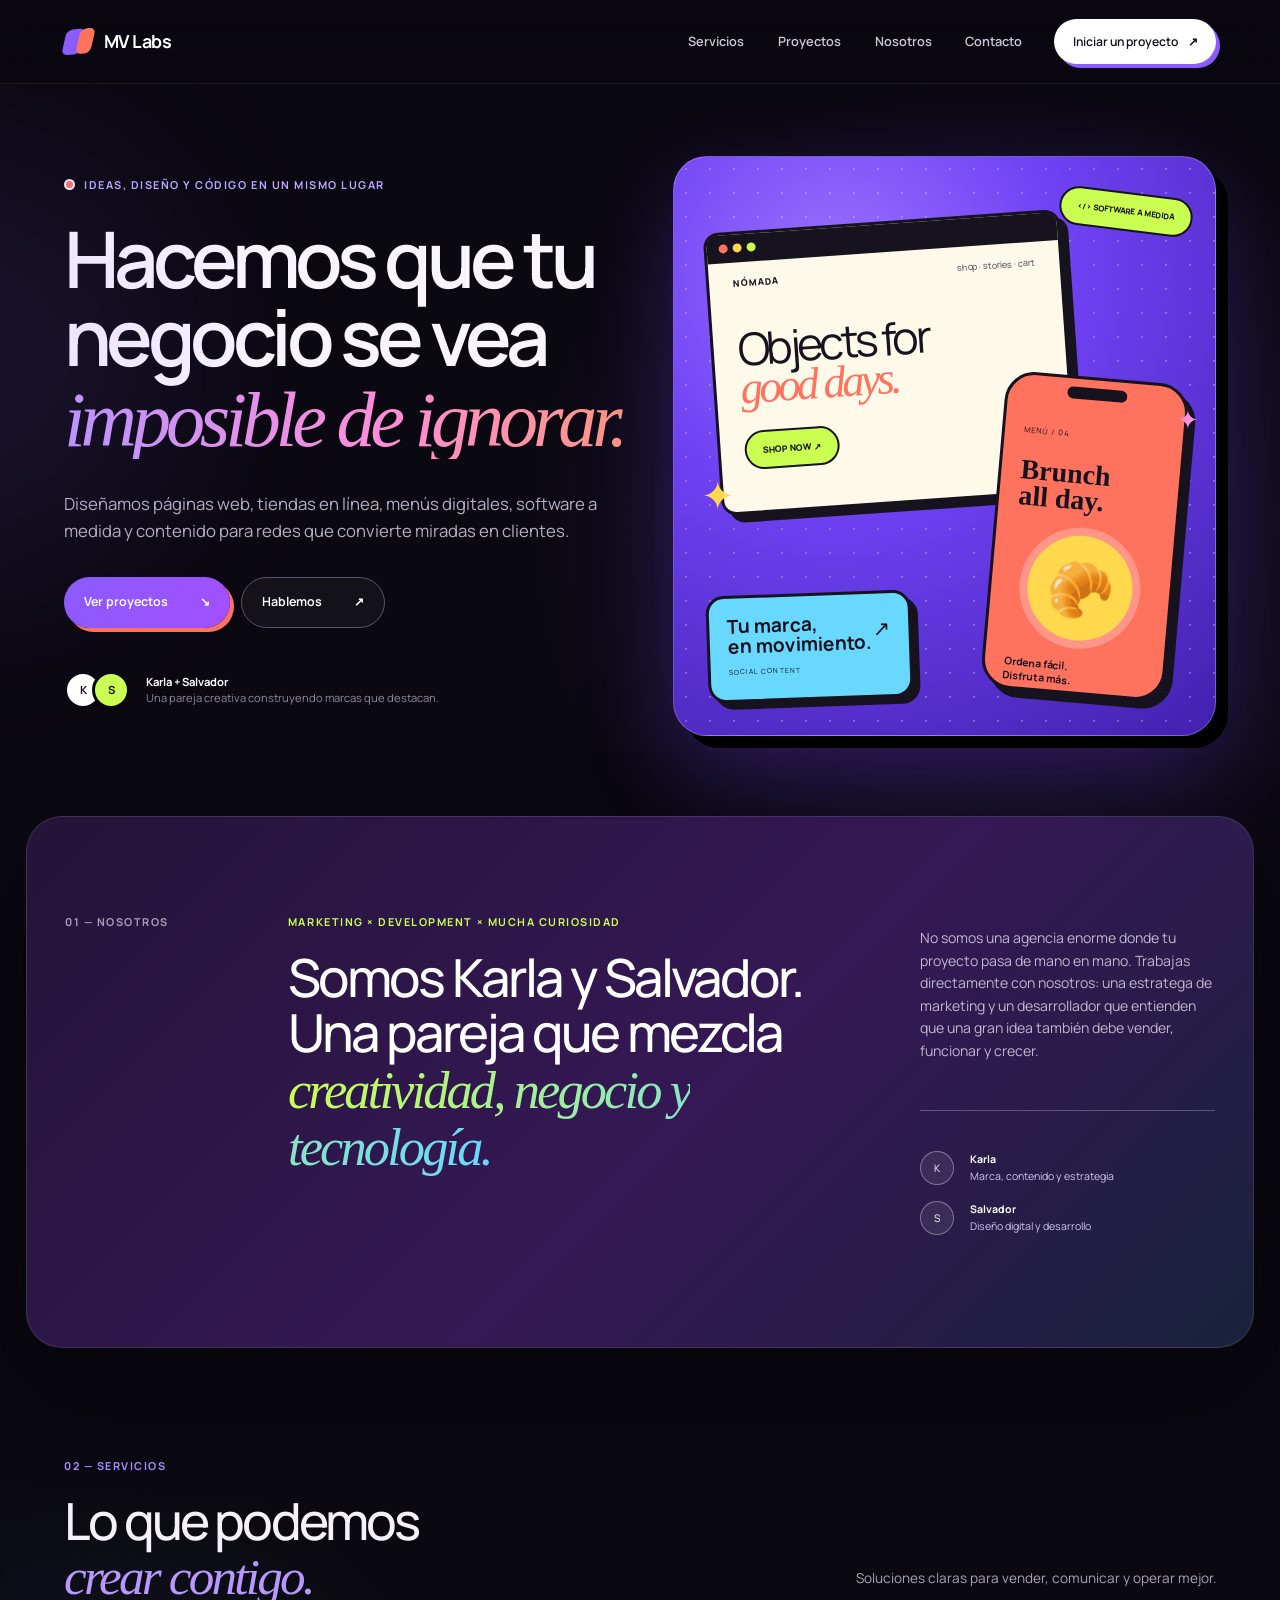
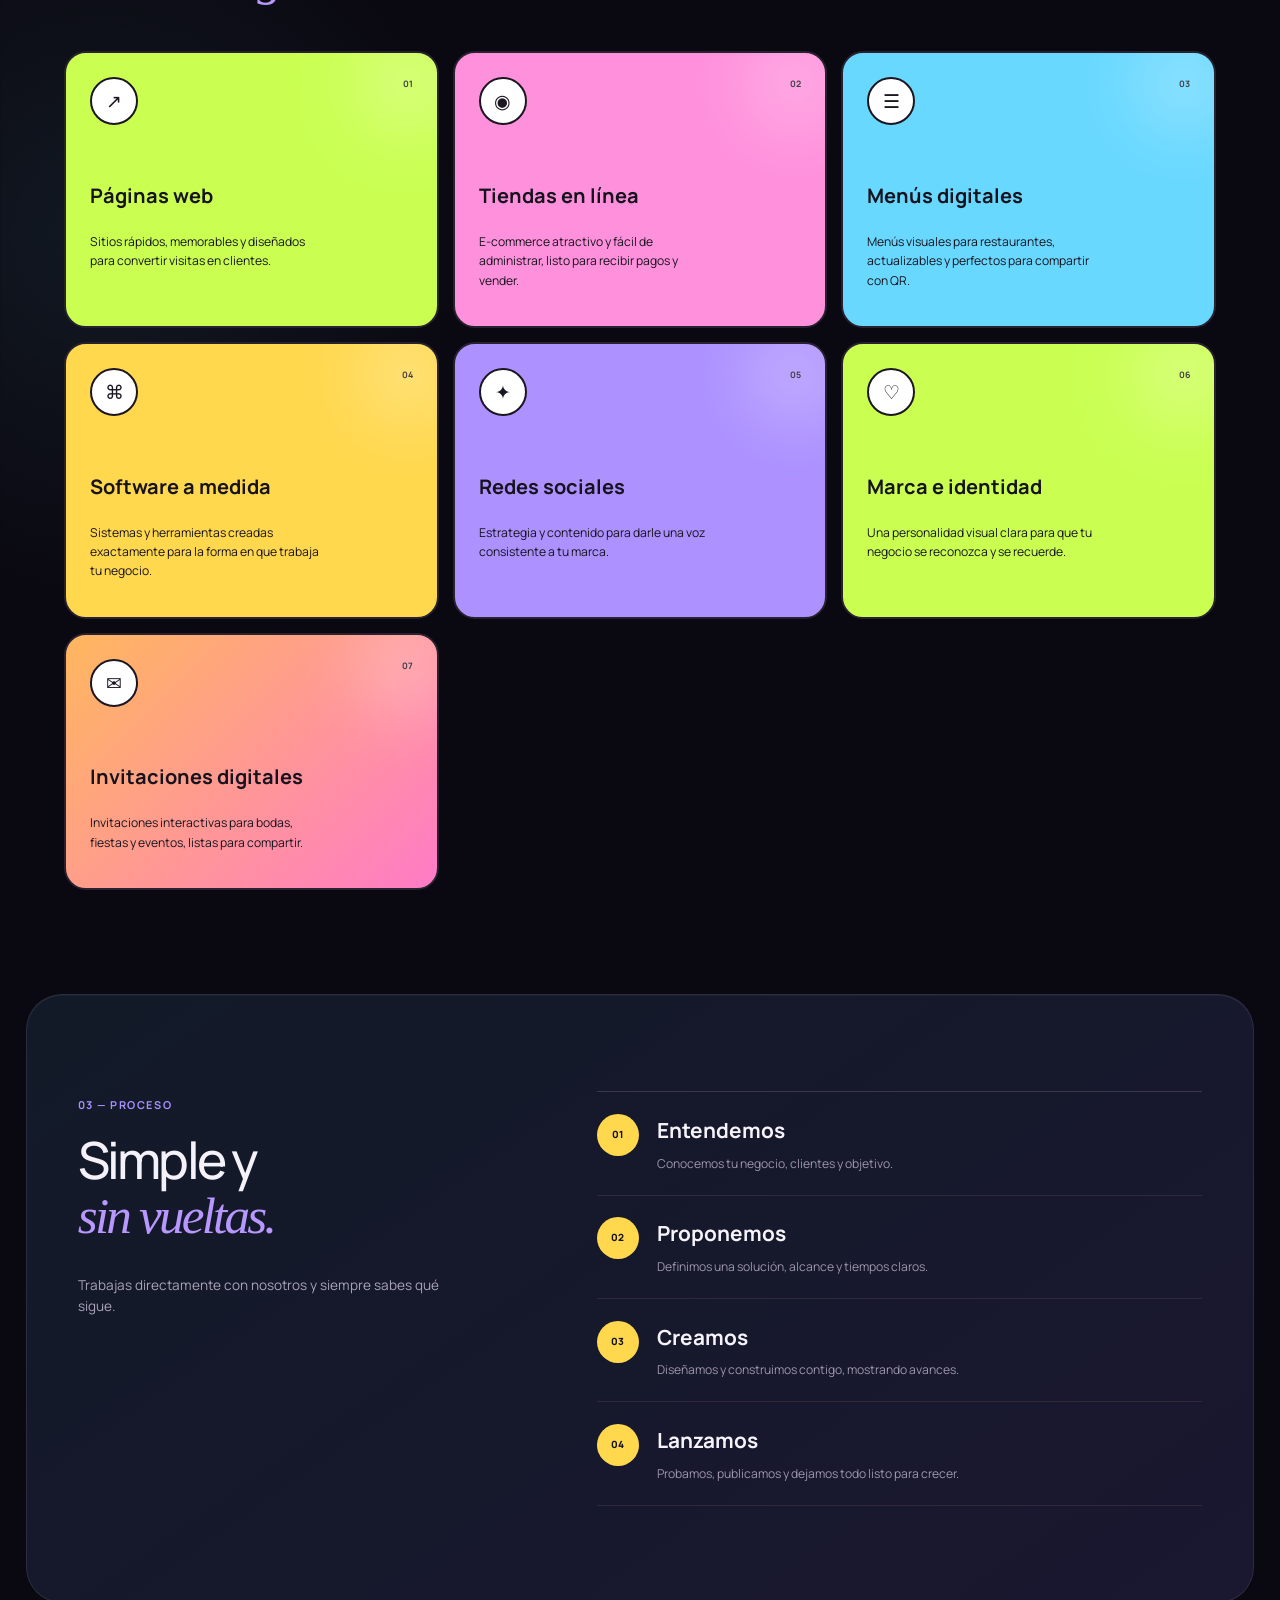
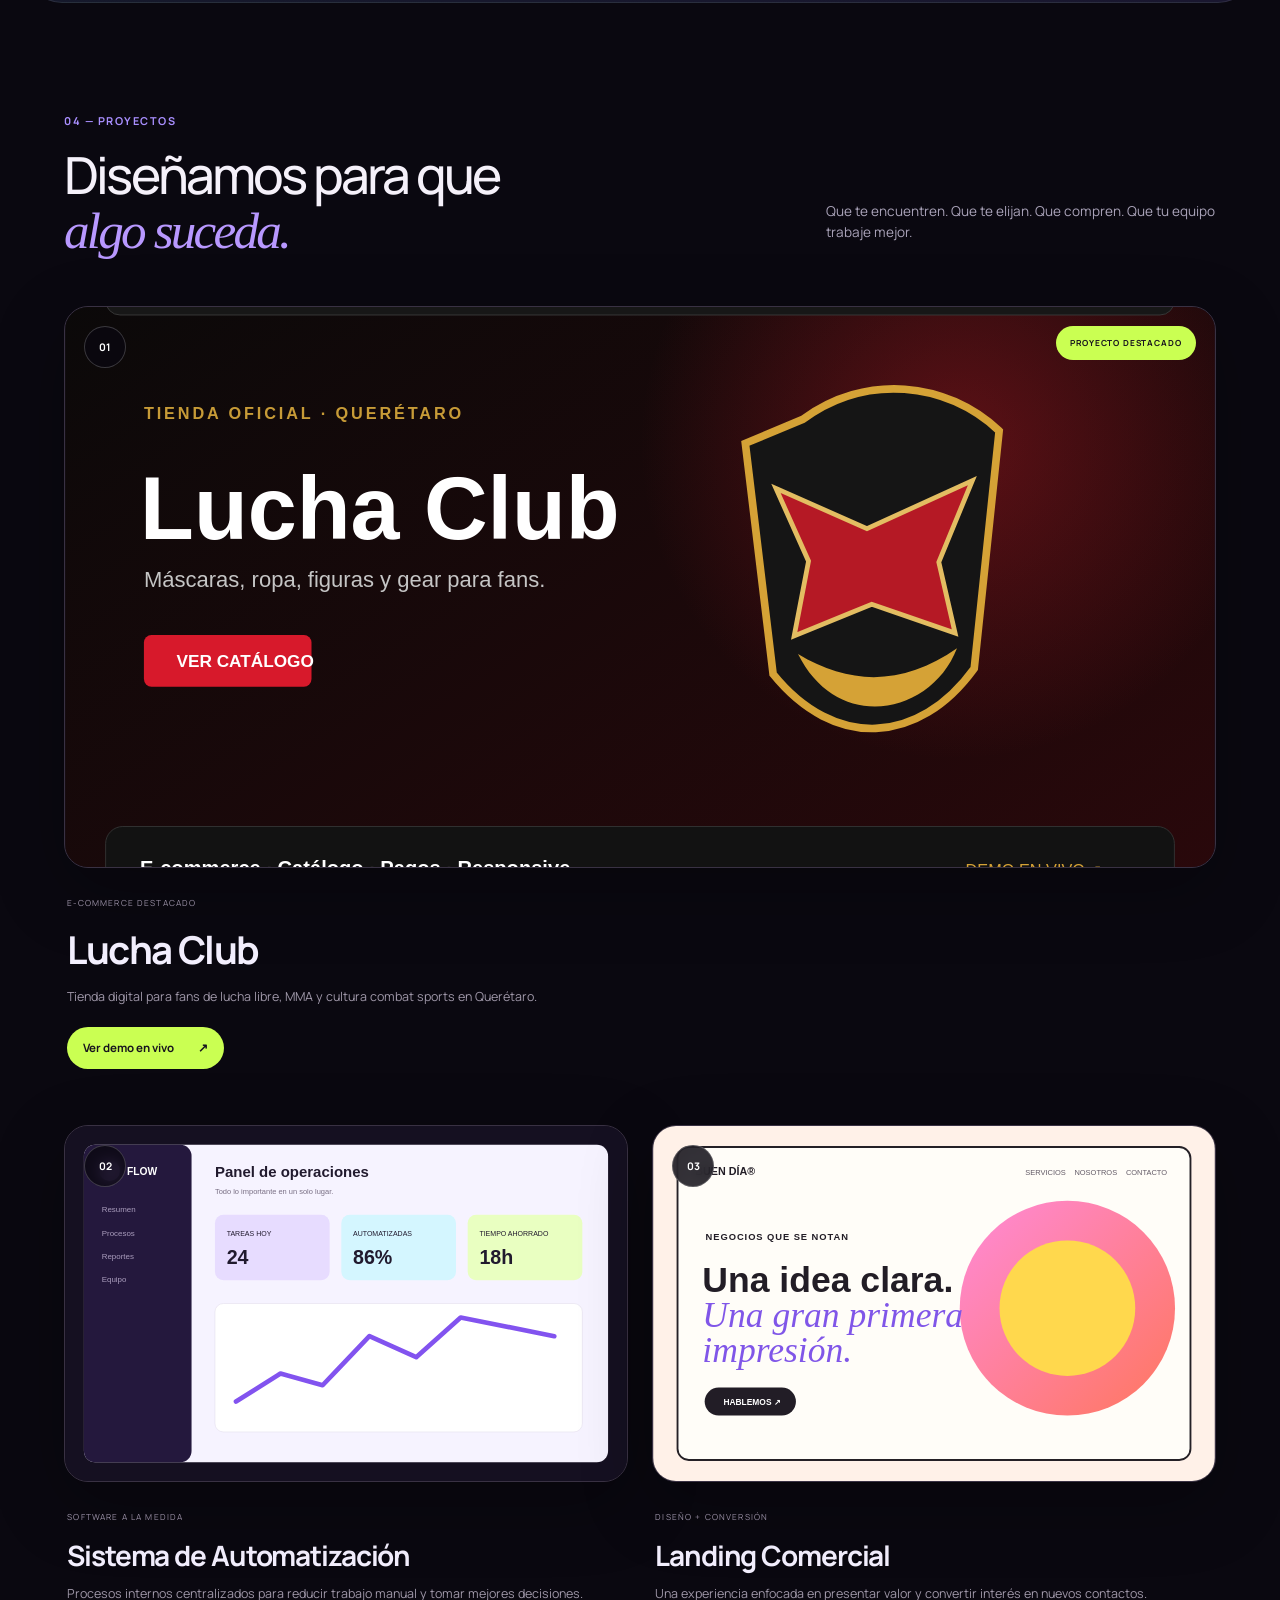
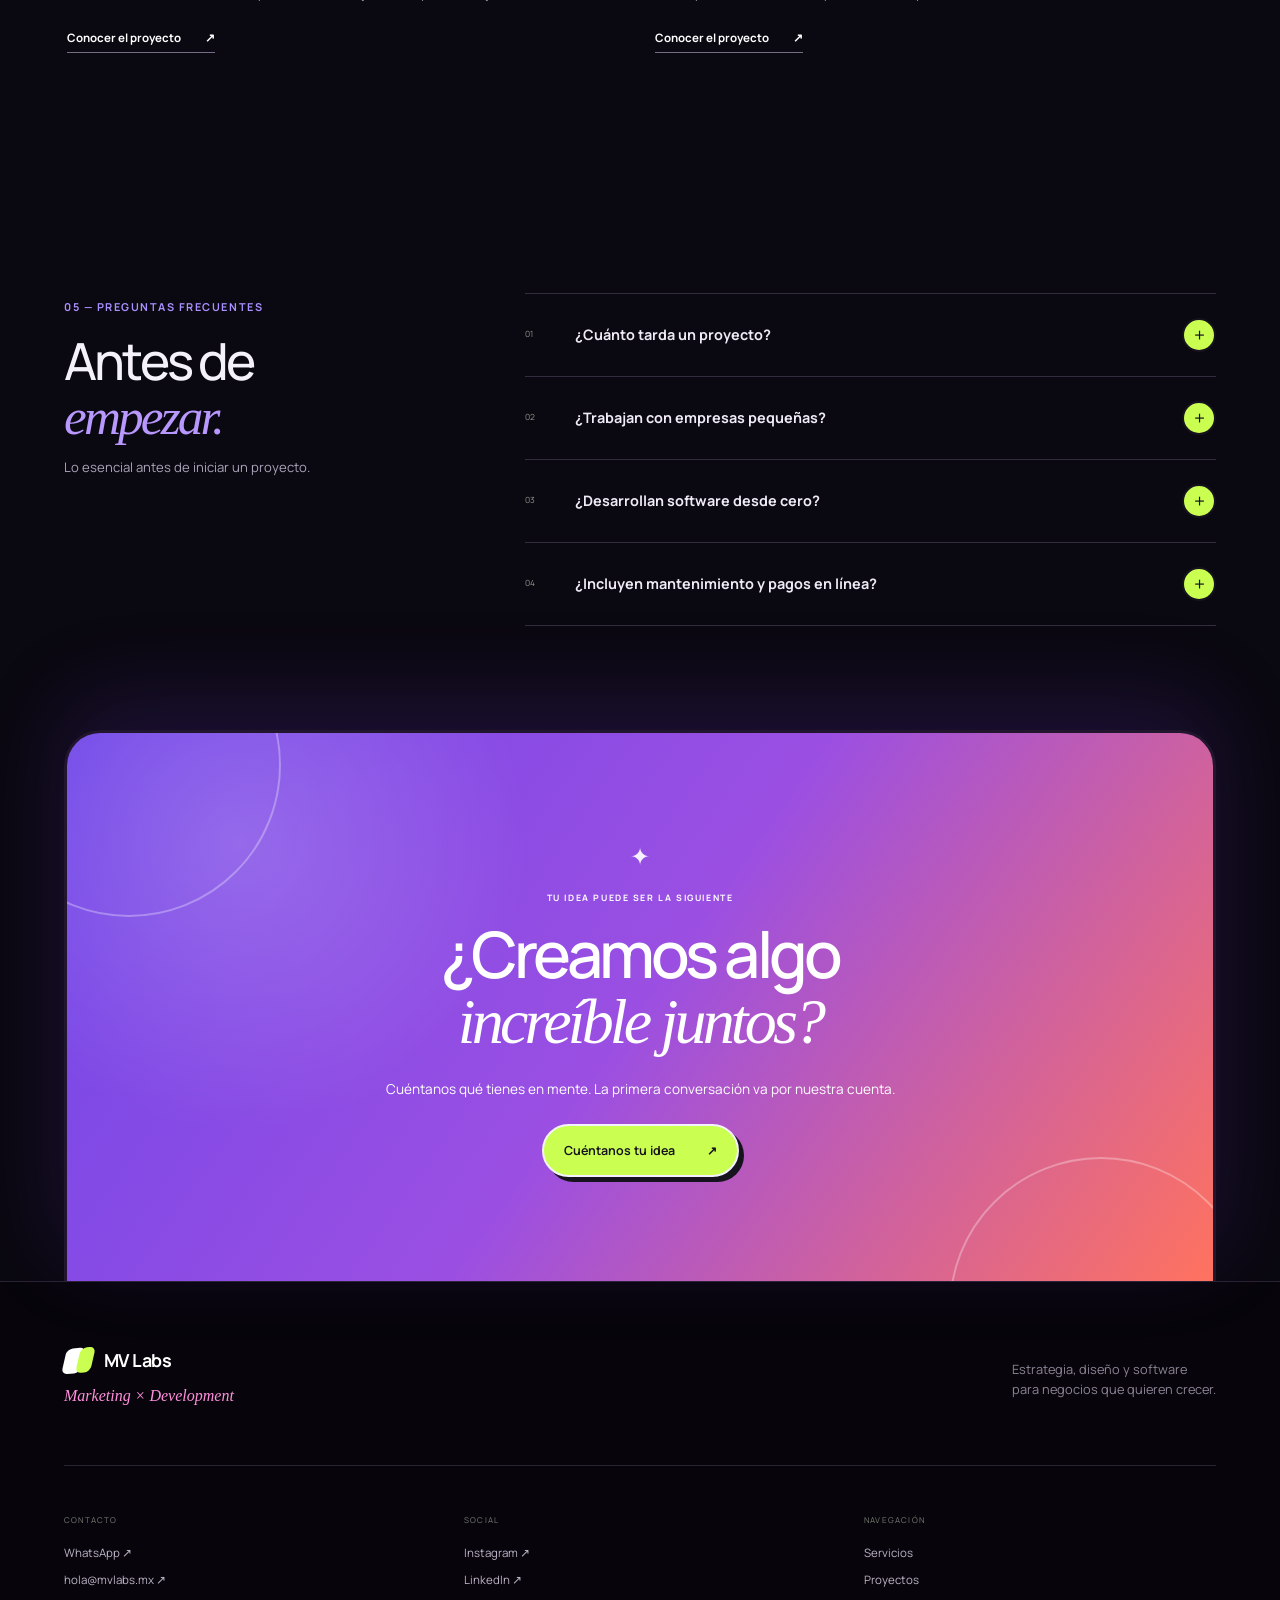
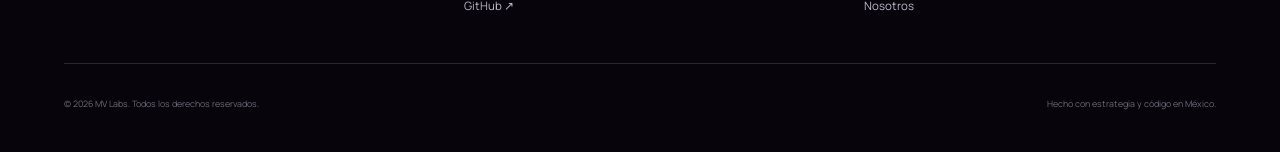
==== commit 8b7724b0: "Refactor services and process sections, update project details, and enhance navigation in HTML; add " ====
--- a/index.html
+++ b/index.html
@@ -25,12 +25,12 @@
         <span>MV Labs</span>
       </a>
       <nav class="desktop-nav" aria-label="Navegación principal">
-        <a href="#servicios">Servicios</a><a href="#proceso">Proceso</a><a href="#proyectos">Proyectos</a><a href="#nosotros">Nosotros</a>
+        <a href="#servicios">Servicios</a><a href="#proyectos">Proyectos</a><a href="#nosotros">Nosotros</a><a href="#contacto">Contacto</a>
       </nav>
       <a class="header-cta" href="#contacto">Iniciar un proyecto <span aria-hidden="true">↗</span></a>
       <button class="menu-toggle" aria-expanded="false" aria-controls="mobile-nav" aria-label="Abrir menú"><span></span><span></span></button>
       <nav class="mobile-nav" id="mobile-nav" aria-label="Navegación móvil">
-        <a href="#servicios">Servicios</a><a href="#proceso">Proceso</a><a href="#proyectos">Proyectos</a><a href="#nosotros">Nosotros</a><a href="#contacto">Iniciar un proyecto</a>
+        <a href="#servicios">Servicios</a><a href="#proyectos">Proyectos</a><a href="#nosotros">Nosotros</a><a href="#contacto">Contacto</a>
       </nav>
     </header>
 
@@ -63,12 +63,12 @@
       </section>
 
       <section class="services section-pad" id="servicios">
-        <div class="section-heading reveal"><div><span class="section-index">02 — TODO LO QUE PODEMOS CREAR</span><h2>Tu próxima gran idea,<br /><em>hecha realidad.</em></h2></div><p>Desde tu primera página hasta el sistema que transforma cómo opera tu negocio.</p></div>
+        <div class="section-heading reveal"><div><span class="section-index">02 — SERVICIOS</span><h2>Lo que podemos<br /><em>crear contigo.</em></h2></div><p>Soluciones claras para vender, comunicar y operar mejor.</p></div>
         <div class="services-grid" id="services-grid"></div>
       </section>
 
       <section class="process section-pad" id="proceso">
-        <div class="process-intro reveal"><span class="section-index">03 — ASÍ LO HACEMOS</span><h2>Simple, cercano<br /><em>y sin vueltas.</em></h2><p>Trabajas directamente con nosotros. Ves avances reales, tomas decisiones informadas y siempre sabes qué sigue.</p></div>
+        <div class="process-intro reveal"><span class="section-index">03 — PROCESO</span><h2>Simple y<br /><em>sin vueltas.</em></h2><p>Trabajas directamente con nosotros y siempre sabes qué sigue.</p></div>
         <ol class="timeline" id="timeline"></ol>
       </section>
 
@@ -77,23 +77,8 @@
         <div class="projects" id="projects-grid" aria-live="polite"></div>
       </section>
 
-      <section class="approach section-pad reveal">
-        <div class="approach-art" aria-hidden="true"><div class="approach-ring"></div><div class="approach-word">MV</div><span>ESTRATEGIA / DISEÑO / TECNOLOGÍA</span></div>
-        <div class="approach-copy"><span class="section-index">05 — NUESTRA DIFERENCIA</span><h2>Que se vea increíble<br /><em>es sólo el comienzo.</em></h2><p>Creamos experiencias que tienen personalidad, cargan rápido y están pensadas para una meta real. Diseño atractivo por fuera; estrategia y tecnología sólida por dentro.</p><div class="pillars"><div><b>01</b><span>Conecta con tu audiencia</span></div><div><b>02</b><span>Convierte visitas en clientes</span></div><div><b>03</b><span>Crece junto con tu negocio</span></div></div></div>
-      </section>
-
-      <section class="capabilities section-pad">
-        <div class="cap-header reveal"><span class="section-index">06 — HECHO PARA EL MUNDO REAL</span><h2>Bonito, rápido<br /><em>y listo para vender.</em></h2></div>
-        <div class="cap-list" id="capabilities-list"></div>
-      </section>
-
-      <section class="testimonials section-pad">
-        <div class="center-heading reveal"><span class="section-index">07 — CONFIANZA</span><h2>Lo que dicen quienes<br /><em>ya trabajaron con nosotros.</em></h2></div>
-        <div class="testimonial-grid" id="testimonials-grid"></div>
-      </section>
-
       <section class="faq section-pad">
-        <div class="faq-intro reveal"><span class="section-index">08 — PREGUNTAS FRECUENTES</span><h2>Antes de<br /><em>empezar.</em></h2><p>Respuestas directas a las preguntas que normalmente surgen al iniciar un proyecto digital.</p></div>
+        <div class="faq-intro reveal"><span class="section-index">05 — PREGUNTAS FRECUENTES</span><h2>Antes de<br /><em>empezar.</em></h2><p>Lo esencial antes de iniciar un proyecto.</p></div>
         <div class="faq-list" id="faq-list"></div>
       </section>
 
--- a/styles.css
+++ b/styles.css
@@ -22,3 +22,32 @@
 .footer{background:#17141f}.footer-main>div>p{color:var(--pink)}
 @media(max-width:980px){.hero{grid-template-columns:1fr}.hero-visual{transform:none}.band,.process,.approach{margin:0 12px}.services-grid{grid-template-columns:repeat(2,1fr)}.approach-art{border-radius:28px;transform:none}}
 @media(max-width:640px){.site-header{height:68px}.hero{padding-top:2.5rem}.hero h1{font-size:3.3rem;line-height:.94}.hero h1 em:after{height:6px}.hero-visual{height:500px;min-height:0;border-radius:24px;box-shadow:7px 7px 0 var(--ink)}.browser-card{width:82%;height:49%;left:5%;top:9%;padding:39px 18px 15px}.mock-title{font-size:2.2rem}.phone-card{width:42%;height:51%;right:5%;bottom:5%;padding:2.2rem .9rem 1rem}.phone-card strong{font-size:1.35rem}.food-orb{width:80px;height:80px;font-size:2.5rem}.social-card{width:48%;left:5%;bottom:8%}.code-chip{right:2%;font-size:.42rem}.band,.process,.approach{border-radius:24px;margin:0 8px}.services-grid{grid-template-columns:1fr;gap:12px}.service-card{min-height:250px}.testimonial-card:nth-child(2){transform:none}.cap-list{gap:10px}.cta-inner{border-radius:24px 24px 0 0}}
+
+/* Dark immersive edition */
+:root{--ink:#f4f0ff;--muted:#aaa3b9;--paper:#0a0810;--line:#302a3d;--night:#0a0810;--panel:#14101d;--purple:#8b5cff;--coral:#ff725e;--sky:#68d8ff;--yellow:#ffd84d;--lime:#caff52;--pink:#ff90dc}
+html{background:var(--night)}body{background:radial-gradient(circle at 76% 8%,rgba(139,92,255,.18),transparent 28rem),radial-gradient(circle at 8% 28%,rgba(104,216,255,.08),transparent 24rem),var(--night);color:var(--ink)}
+.site-header{background:rgba(10,8,16,.72);border-bottom:1px solid rgba(255,255,255,.07);backdrop-filter:blur(22px);color:#fff}.brand-mark i{background:var(--purple)}.brand-mark i+i{background:var(--coral)}.desktop-nav a{color:#cfc8dc}.header-cta{background:#fff;color:#14101d;box-shadow:4px 4px 0 var(--purple)}.menu-toggle span{background:#fff}.mobile-nav{background:#100c18;border-color:#2d2638}
+.hero{position:relative}.hero:before{content:'';position:absolute;width:34vw;height:34vw;border-radius:50%;background:rgba(139,92,255,.12);filter:blur(100px);left:-20vw;top:8%;pointer-events:none}.eyebrow{color:#bda8ff}.hero h1{color:#f8f5ff}.hero h1 em{background:linear-gradient(90deg,#b894ff,#ff8dda 55%,#ff967f);background-clip:text;-webkit-background-clip:text;color:transparent}.hero h1 em:after{background:linear-gradient(90deg,var(--purple),var(--coral));opacity:.7}.hero-copy>p{color:#b7afc3}.button-dark{background:linear-gradient(120deg,var(--purple),#a34fff);color:#fff;box-shadow:4px 4px 0 var(--coral)}.button-dark:hover{background:linear-gradient(120deg,#9b72ff,#b86cff)}.button-ghost{background:rgba(255,255,255,.04);border-color:#5d536b;color:#fff}.hero-trust p{color:#91899f}.hero-trust strong{color:#fff}.avatars span{background:#fff;color:#16121c;border-color:var(--night)}.avatars span+span{background:var(--lime);color:#16121c}.hero-visual{background:radial-gradient(circle at 30% 20%,#9b70ff 0,#6f42f4 38%,#4220ad 100%);box-shadow:12px 12px 0 #000,0 30px 90px rgba(98,55,221,.32);border:1px solid rgba(255,255,255,.22)}
+.band{background:linear-gradient(135deg,#241438,#351855 55%,#19223b);border:1px solid rgba(255,255,255,.11);box-shadow:0 40px 100px rgba(0,0,0,.28)}.band .section-index{color:#ad9bbb}.manifesto-main h2{color:#fff}.manifesto-main h2 span{background:linear-gradient(90deg,var(--lime),var(--sky));background-clip:text;-webkit-background-clip:text;color:transparent}.manifesto-side>p{color:#c1b6cf}.people span{background:rgba(255,255,255,.08);color:#fff}.people strong{color:#fff}
+.services,.work,.capabilities,.faq{background:transparent}.section-index{color:#a98fff}.section-heading h2,.process h2,.approach h2,.cap-header h2,.center-heading h2,.faq h2{color:#f5f1fa}.section-heading h2 em,.process h2 em,.cap-header h2 em,.faq h2 em,.center-heading h2 em{color:#b898ff}.section-heading>p,.process-intro>p,.faq-intro>p{color:var(--muted)}
+.service-card{border-color:#272130;box-shadow:none;color:#17131e;position:relative;overflow:hidden}.service-card:after{content:'';position:absolute;width:100px;height:100px;border-radius:50%;background:rgba(255,255,255,.28);filter:blur(35px);right:-20px;top:-20px}.service-card:hover{box-shadow:0 18px 55px rgba(0,0,0,.35);transform:translateY(-8px)}.service-card:nth-child(5){background:#ac91ff}.service-icon{border-color:#1b1620;color:#1b1620}.service-card h3,.service-card p,.service-top small{color:#17131e}
+.process{background:linear-gradient(145deg,#121a28,#1a1730);border:1px solid rgba(255,255,255,.09);box-shadow:inset 0 1px rgba(255,255,255,.04)}.timeline{border-color:#3c3449}.timeline li{border-color:#30293b}.timeline h3{color:#f7f3fb}.timeline p{color:#9e96aa}.timeline li>span{color:#17131e}.timeline li:hover{color:#b99dff}
+.projects{border-color:#312a3c}.project{border-color:#312a3c}.project-copy>span{color:#9e94aa}.project-copy h3{color:#fff}.project-copy dl div{border-color:#302a3a}.project-copy dt{color:#c0b5ca}.project-copy dd{color:#96909f}.project-copy>a{background:#fff;color:#15111b}.project-visual{border-color:#211a29;box-shadow:8px 8px 0 #241d2e}
+.approach{background:linear-gradient(145deg,#100e17,#161020 60%,#20143a);border:1px solid rgba(255,255,255,.1)}.approach-art{border-color:#30273d;box-shadow:0 0 0 18px #2b1b4d,0 35px 80px rgba(0,0,0,.35)}.approach-copy>p{color:#aaa2b4}.pillars{border-color:#342d40}.pillars div{border-color:#342d40}
+.cap-item{background:#15111d;border-color:#30293a;box-shadow:none;color:#f5f1f8}.cap-item:nth-child(4n+1),.cap-item:nth-child(4n+2),.cap-item:nth-child(4n+3),.cap-item:nth-child(4n+4){background:#15111d}.cap-item:nth-child(odd){background:#1b1428}.cap-item>span{color:#8f829c}.cap-item i{color:var(--lime)}.cap-item:hover{background:#7548e8;color:#fff;box-shadow:0 18px 50px rgba(90,47,195,.3)}
+.testimonials{background:linear-gradient(180deg,rgba(139,92,255,.08),rgba(139,92,255,.02));border-top:1px solid rgba(255,255,255,.07);border-bottom:1px solid rgba(255,255,255,.07)}.testimonial-card,.testimonial-card:nth-child(2){background:#15111d;border-color:#332b40;box-shadow:0 18px 50px rgba(0,0,0,.2);color:#f5effc}.testimonial-card:nth-child(2){background:linear-gradient(145deg,#44237a,#2a1946)}.testimonial-card blockquote{color:#ece5f4}.testimonial-card figcaption{border-color:#37303f}.testimonial-card figcaption>span{background:var(--lime);color:#15111b}.testimonial-card figcaption p{color:#9991a2}.testimonial-card figcaption strong{color:#fff}
+.faq-list{border-color:#332c3e}.faq-item{border-color:#332c3e}.faq-item summary strong{color:#f0eaf6}.faq-item>p{color:#9e96a8}.faq-item summary i{color:#17131e;border-color:#17131e}.cta-inner{background:radial-gradient(circle at 15% 20%,rgba(255,255,255,.18),transparent 18rem),linear-gradient(125deg,#7046e8,#9b4fe2 50%,#ff725e);border-color:#21162e;box-shadow:0 -30px 90px rgba(108,56,212,.2)}.cta-inner:before,.cta-inner:after{border-color:rgba(255,255,255,.3)}.cta h2,.cta h2 em,.cta-inner>span,.cta p{color:#fff}.button-light{background:var(--lime);color:#17131e;box-shadow:5px 5px 0 #17131e}.footer{background:#07050b;border-top:1px solid #292232}.footer-main{border-color:#2b2533}.footer-note{color:#8d8496}.footer-links a{color:#bdb4c7}.footer-bottom{border-color:#2b2533;color:#706779}
+@media(max-width:640px){.hero:before{width:90vw;height:90vw;left:-55vw}.hero-visual{box-shadow:7px 7px 0 #000}.mobile-nav a{color:#fff}.band,.process,.approach{box-shadow:none}.testimonial-card:nth-child(2){background:linear-gradient(145deg,#44237a,#2a1946)}}
+.browser-card,.phone-card,.social-card,.code-chip{color:#17131e;border-color:#17131e}.mini-bar,.phone-notch{background:#17131e}.browser-card{box-shadow:8px 8px 0 #17131e}.phone-card{box-shadow:8px 8px 0 #17131e}.social-card{box-shadow:7px 7px 0 #17131e}.mock-nav span{color:#655f70}.browser-card button{border-color:#17131e;color:#17131e}
+.hero h1{line-height:1}.hero h1 em{margin-top:.08em}
+@media(max-width:640px){.hero h1{line-height:1.02}.hero h1 em{margin-top:.1em}}
+
+/* Compact information architecture */
+.hero{min-height:auto;padding-top:4.5rem;padding-bottom:5rem}.hero-visual{height:580px;min-height:520px}.hero-trust{margin-top:2.2rem}
+.band{padding-top:6rem;padding-bottom:6rem}.services,.work,.faq{padding-top:6.5rem;padding-bottom:6.5rem}.section-heading{margin-bottom:3rem}.services-grid{grid-template-columns:repeat(3,1fr)}.service-card{min-height:245px}.service-card h3{margin-top:3.4rem}.process{padding-top:6rem;padding-bottom:6rem}.timeline li{padding:1.35rem 0}.project{padding:3.5rem 0}.project-visual{min-height:400px}.project-copy h3{margin-bottom:1.25rem}.project-copy dl div{padding:.75rem 0}.faq{gap:7vw}.cta-inner{padding:6.5rem 2rem}.footer{padding-top:4rem}
+@media(max-width:980px){.services-grid{grid-template-columns:repeat(2,1fr)}.hero-visual{height:560px}.band{padding-top:5rem;padding-bottom:5rem}}
+@media(max-width:640px){.hero{padding-top:2.5rem;padding-bottom:3.5rem}.hero-visual{height:460px;min-height:0}.hero-trust{margin-top:1.75rem}.band{padding-top:4rem;padding-bottom:4rem}.services,.work,.faq{padding-top:4.5rem;padding-bottom:4.5rem}.services-grid{grid-template-columns:1fr}.service-card{min-height:205px}.service-card h3{margin-top:2.3rem}.process{padding-top:4.5rem;padding-bottom:4.5rem}.project{padding:2.5rem 0}.project-visual{min-height:320px}.cta-inner{padding:5rem 1.5rem}.footer{padding-top:3.5rem}}
+
+/* Portfolio with replaceable screenshots */
+.projects{display:grid;grid-template-columns:1fr 1fr;gap:1.5rem;border:0}.project.project-card{display:block;padding:0;border:0}.project-featured{grid-column:1/-1}.project-shot{display:block;position:relative;overflow:hidden;border-radius:24px;border:1px solid #393143;background:#17121e;aspect-ratio:1.58;box-shadow:0 22px 70px rgba(0,0,0,.28)}.project-featured .project-shot{aspect-ratio:2.05}.project-shot img{display:block;width:100%;height:100%;object-fit:cover;transition:transform .55s ease,filter .55s ease}.project-shot:hover img{transform:scale(1.025);filter:saturate(1.08)}.project-shot .project-number{top:1.2rem;left:1.2rem;width:42px;height:42px;border-radius:50%;display:grid;place-items:center;background:rgba(10,8,16,.82);border:1px solid rgba(255,255,255,.2);font-size:.65rem;color:#fff;backdrop-filter:blur(8px)}.project-shot>b{position:absolute;right:1.2rem;top:1.2rem;background:var(--lime);color:#17131e;border-radius:99px;padding:.65rem .9rem;font-size:.52rem;letter-spacing:.1em}.project-card-copy{padding:1.25rem .2rem 2rem}.project-card-copy>span{font-size:.52rem;letter-spacing:.14em;color:#a99eb5}.project-card-copy h3{font-size:1.75rem;letter-spacing:-.04em;margin:.35rem 0}.project-featured .project-card-copy h3{font-size:2.4rem}.project-card-copy p{max-width:590px;color:#9f97a8;font-size:.78rem;margin:.4rem 0 1.25rem}.project-card-copy>a{display:inline-flex;align-items:center;gap:1.5rem;border-bottom:1px solid #766b82;padding-bottom:.25rem;font-size:.72rem;font-weight:700;color:#fff}.project-featured .project-card-copy>a{border:0;background:var(--lime);color:#17131e;border-radius:99px;padding:.75rem 1rem}.service-card:last-child{background:linear-gradient(135deg,#ffb75e,#ff7bc7)}
+@media(max-width:700px){.projects{grid-template-columns:1fr;gap:1rem}.project-featured{grid-column:auto}.project-featured .project-shot,.project-shot{aspect-ratio:1.45}.project-shot>b{right:.8rem;top:.8rem;font-size:.43rem}.project-shot .project-number{top:.8rem;left:.8rem}.project-featured .project-card-copy h3{font-size:1.9rem}.project-card-copy{padding-top:1rem}}
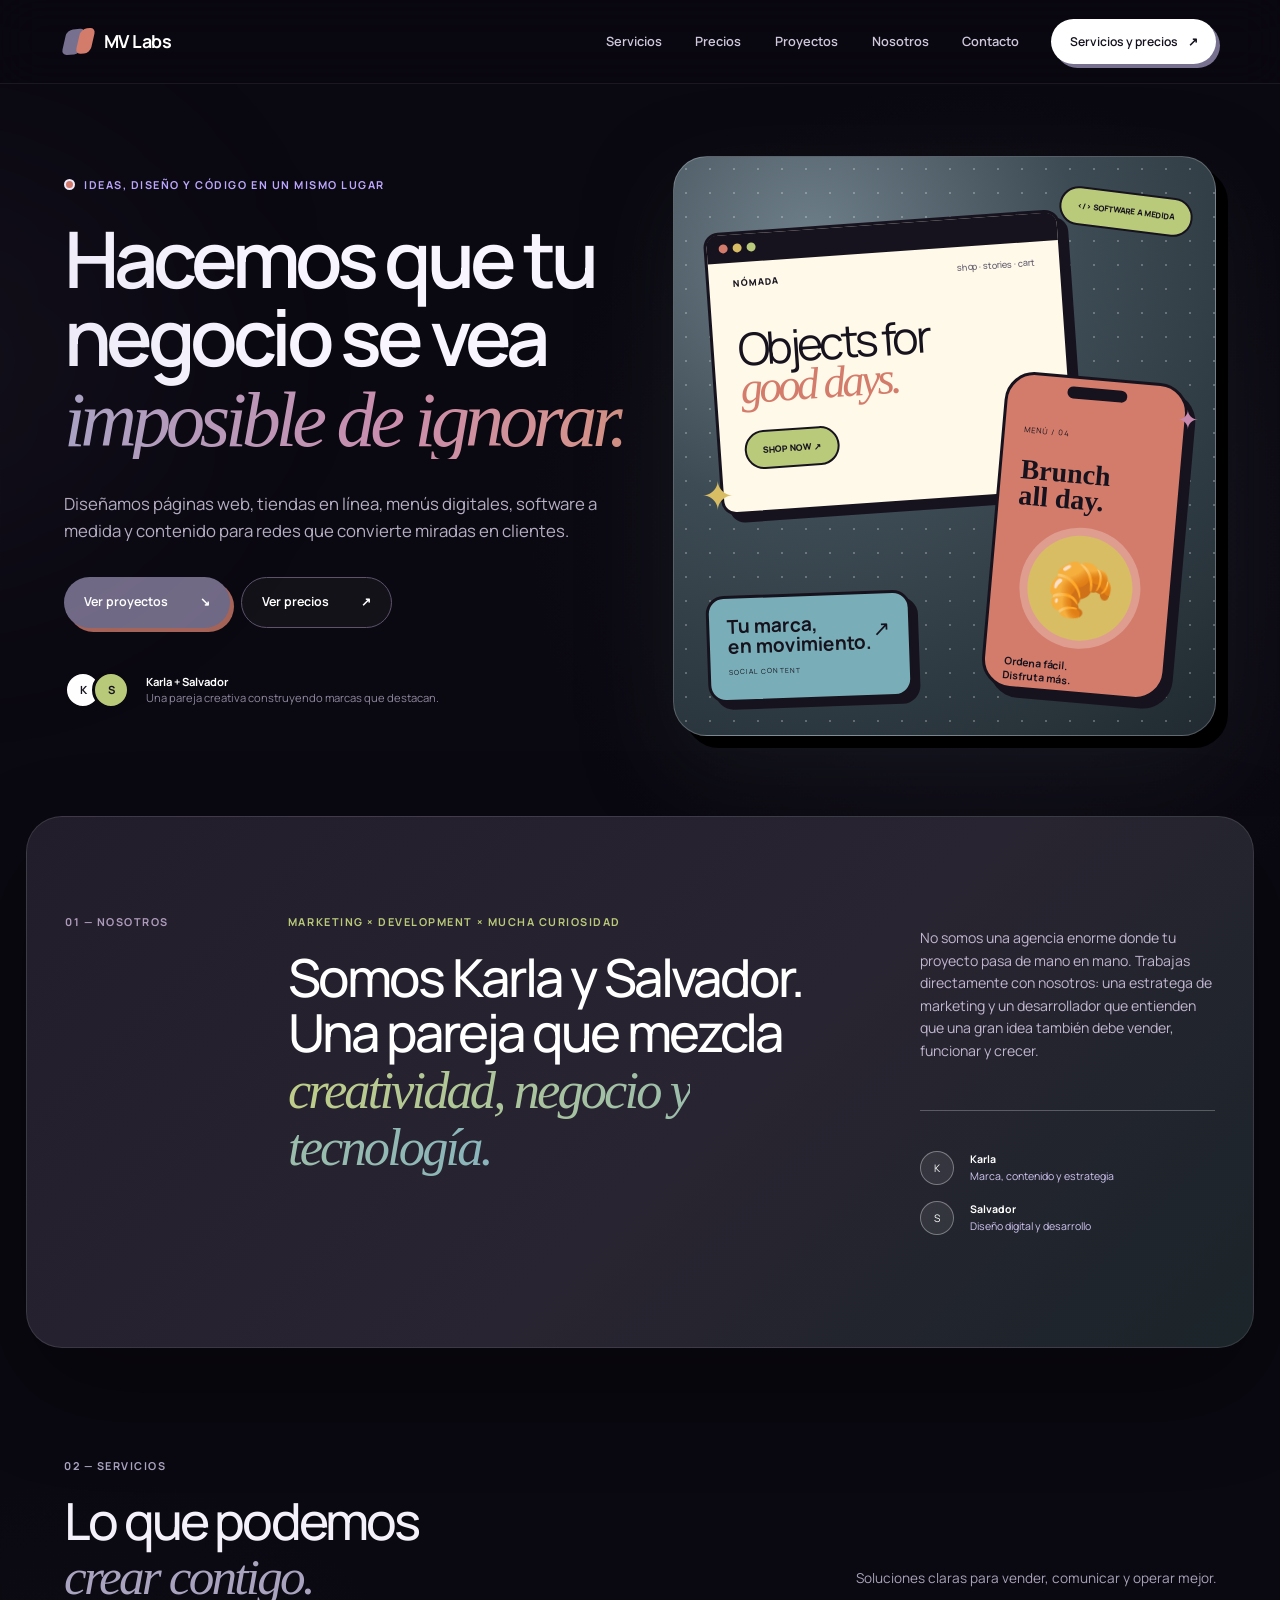
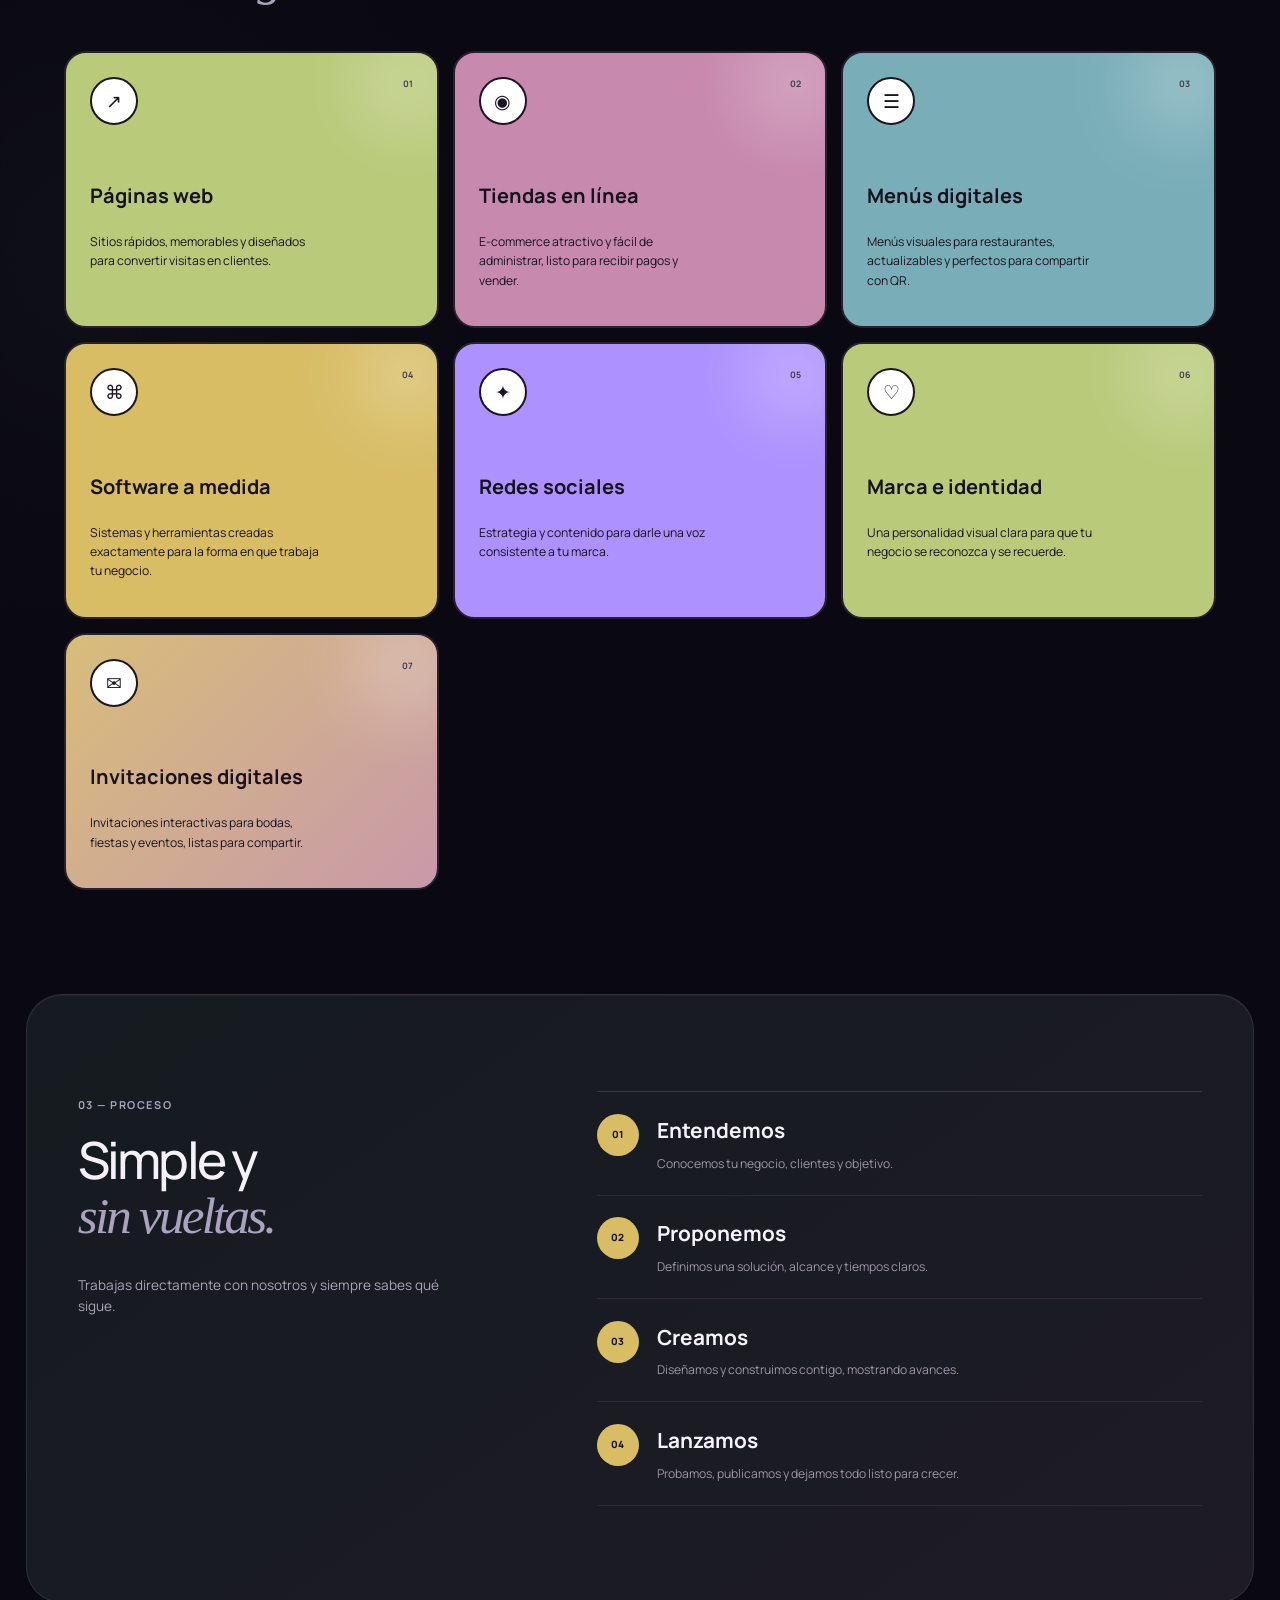
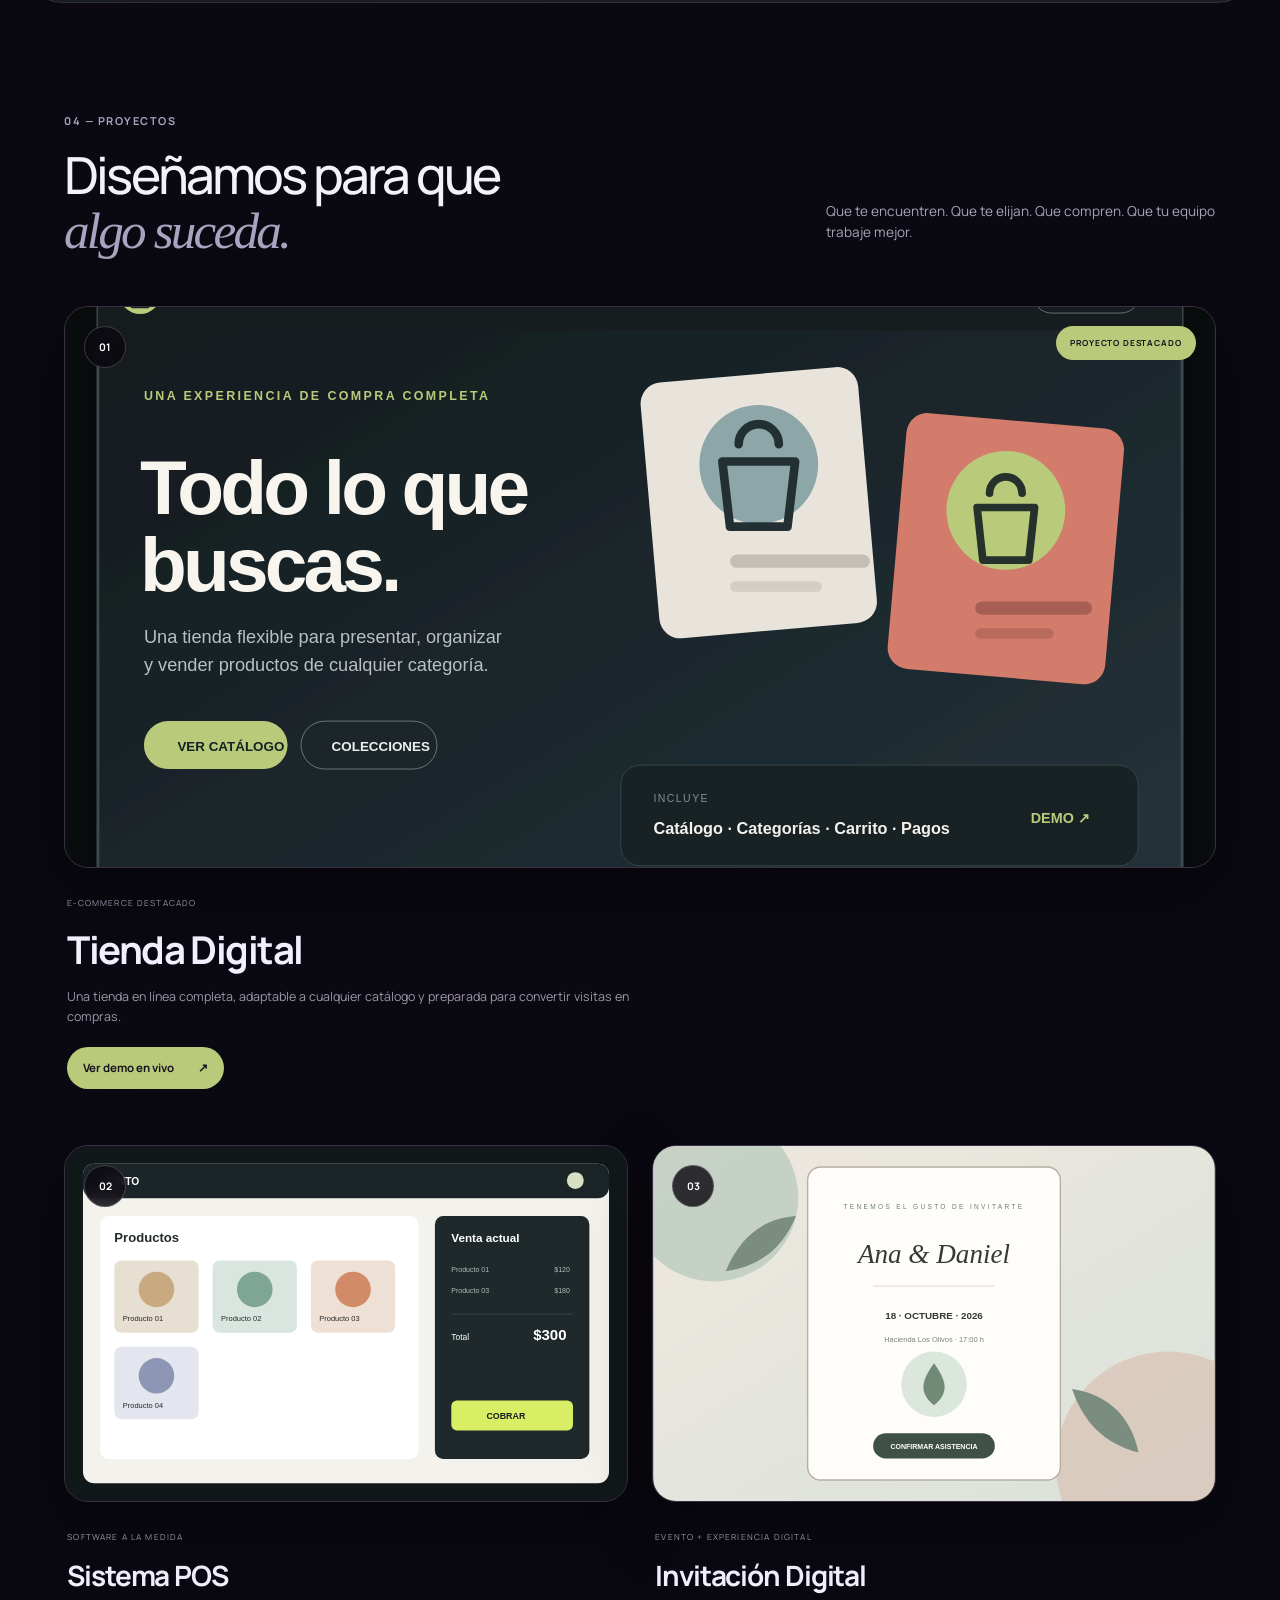
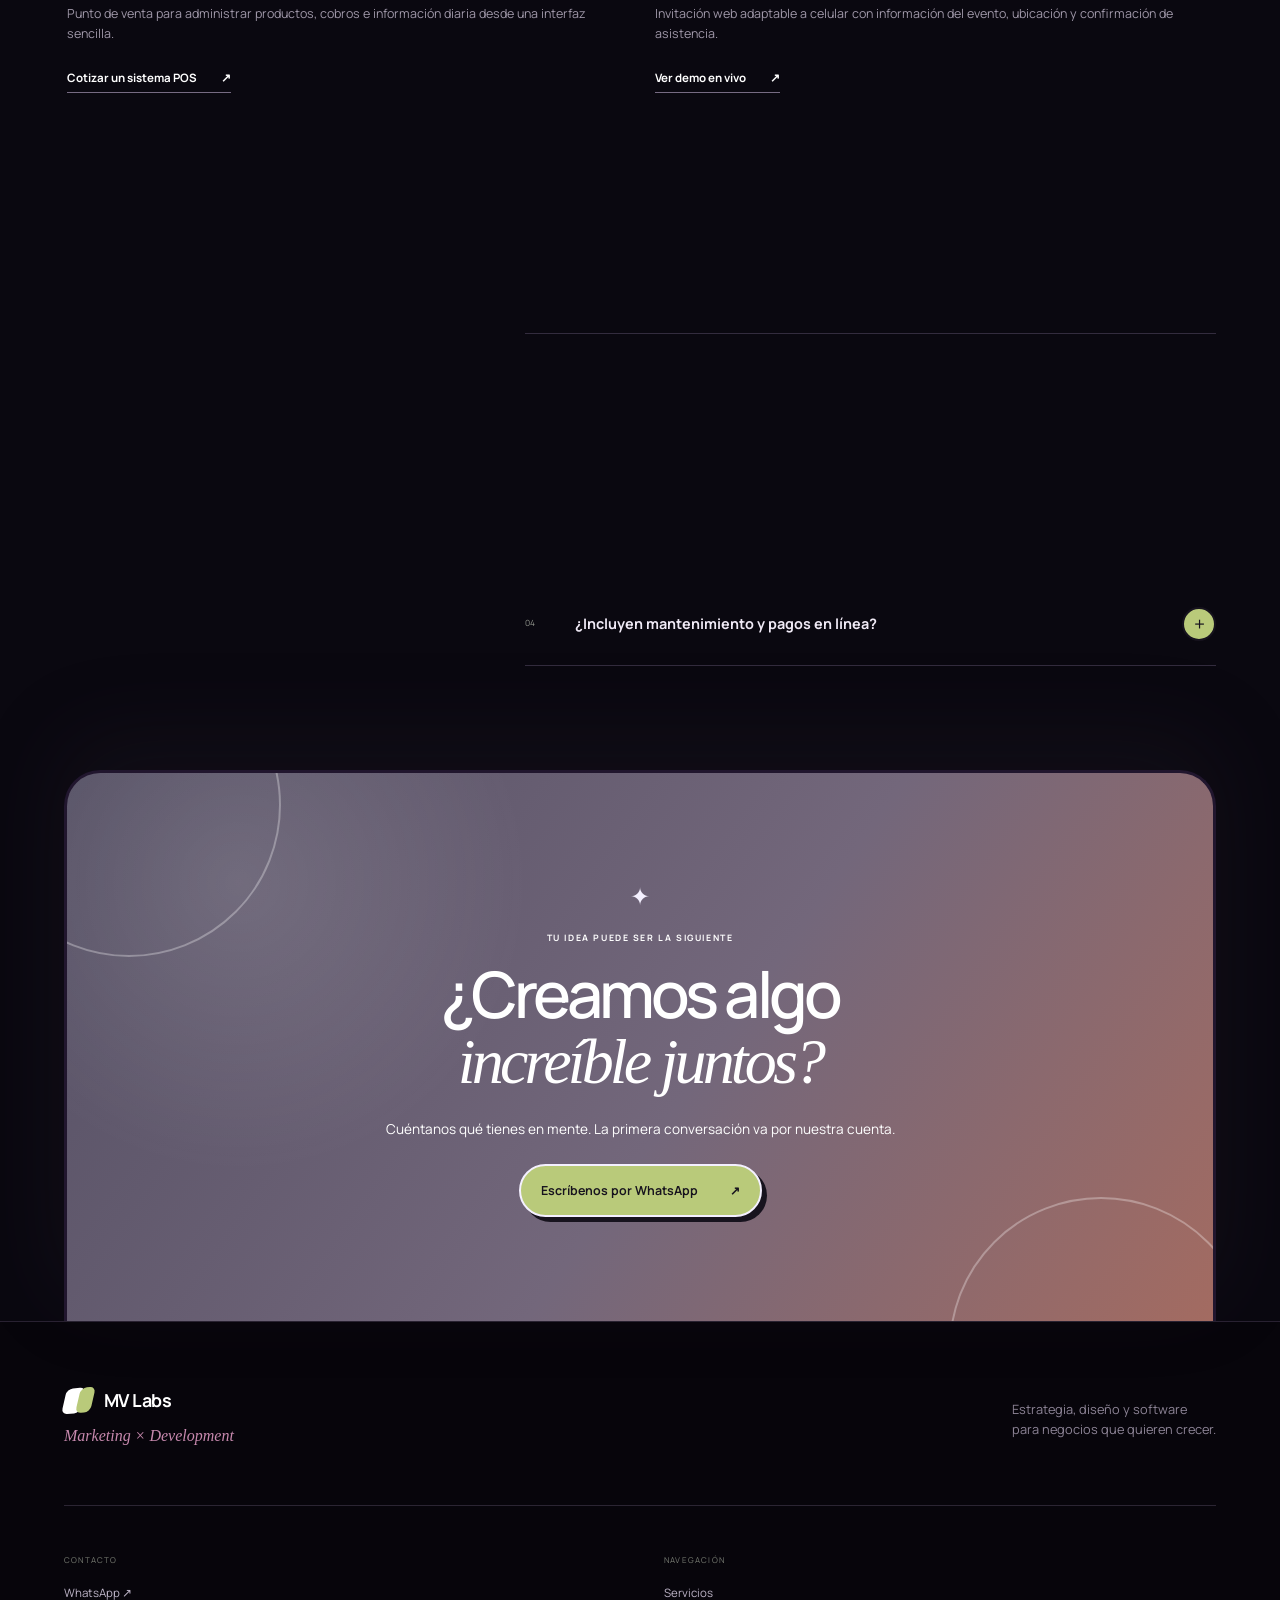
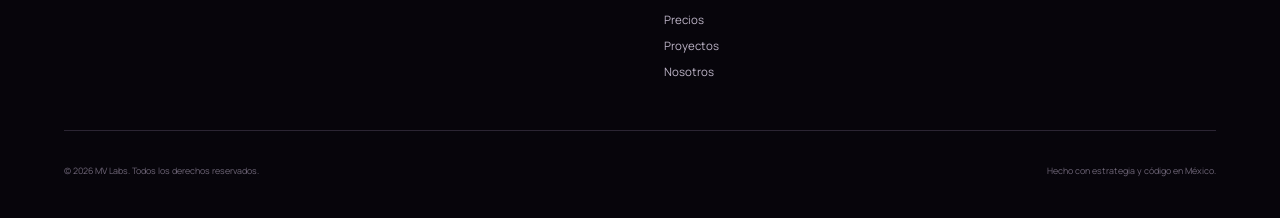
==== commit 1aa5c920: "Add pricing page with HTML, CSS, and JavaScript implementation - Created `precios.html` for the pric" ====
--- a/index.html
+++ b/index.html
@@ -25,12 +25,12 @@
         <span>MV Labs</span>
       </a>
       <nav class="desktop-nav" aria-label="Navegación principal">
-        <a href="#servicios">Servicios</a><a href="#proyectos">Proyectos</a><a href="#nosotros">Nosotros</a><a href="#contacto">Contacto</a>
+        <a href="#servicios">Servicios</a><a href="precios.html">Precios</a><a href="#proyectos">Proyectos</a><a href="#nosotros">Nosotros</a><a href="#contacto">Contacto</a>
       </nav>
-      <a class="header-cta" href="#contacto">Iniciar un proyecto <span aria-hidden="true">↗</span></a>
+      <a class="header-cta" href="precios.html">Servicios y precios <span aria-hidden="true">↗</span></a>
       <button class="menu-toggle" aria-expanded="false" aria-controls="mobile-nav" aria-label="Abrir menú"><span></span><span></span></button>
       <nav class="mobile-nav" id="mobile-nav" aria-label="Navegación móvil">
-        <a href="#servicios">Servicios</a><a href="#proyectos">Proyectos</a><a href="#nosotros">Nosotros</a><a href="#contacto">Contacto</a>
+        <a href="#servicios">Servicios</a><a href="precios.html">Precios</a><a href="#proyectos">Proyectos</a><a href="#nosotros">Nosotros</a><a href="#contacto">Contacto</a>
       </nav>
     </header>
 
@@ -42,7 +42,7 @@
           <p>Diseñamos páginas web, tiendas en línea, menús digitales, software a medida y contenido para redes que convierte miradas en clientes.</p>
           <div class="hero-actions">
             <a class="button button-dark" href="#proyectos">Ver proyectos <span>↘</span></a>
-            <a class="button button-ghost" href="#contacto">Hablemos <span>↗</span></a>
+            <a class="button button-ghost" href="precios.html">Ver precios <span>↗</span></a>
           </div>
           <div class="hero-trust"><div class="avatars"><span>K</span><span>S</span></div><p><strong>Karla + Salvador</strong><br />Una pareja creativa construyendo marcas que destacan.</p></div>
         </div>
@@ -83,13 +83,13 @@
       </section>
 
       <section class="cta section-pad" id="contacto">
-        <div class="cta-inner reveal"><div class="cta-mark" aria-hidden="true">✦</div><span>TU IDEA PUEDE SER LA SIGUIENTE</span><h2>¿Creamos algo<br /><em>increíble juntos?</em></h2><p>Cuéntanos qué tienes en mente. La primera conversación va por nuestra cuenta.</p><a class="button button-light" href="mailto:hola@mvlabs.mx">Cuéntanos tu idea <span>↗</span></a></div>
+        <div class="cta-inner reveal"><div class="cta-mark" aria-hidden="true">✦</div><span>TU IDEA PUEDE SER LA SIGUIENTE</span><h2>¿Creamos algo<br /><em>increíble juntos?</em></h2><p>Cuéntanos qué tienes en mente. La primera conversación va por nuestra cuenta.</p><a class="button button-light" href="https://wa.me/525515976748?text=Hola%20MV%20Labs%2C%20quiero%20platicarles%20sobre%20un%20proyecto." target="_blank" rel="noopener noreferrer">Escríbenos por WhatsApp <span>↗</span></a></div>
       </section>
     </main>
 
     <footer class="footer section-pad">
       <div class="footer-main"><div><a class="brand brand-footer" href="#inicio"><span class="brand-mark"><i></i><i></i></span><span>MV Labs</span></a><p>Marketing × Development</p></div><p class="footer-note">Estrategia, diseño y software<br />para negocios que quieren crecer.</p></div>
-      <div class="footer-links"><div><span>CONTACTO</span><a href="https://wa.me/5210000000000">WhatsApp ↗</a><a href="mailto:hola@mvlabs.mx">hola@mvlabs.mx ↗</a></div><div><span>SOCIAL</span><a href="#">Instagram ↗</a><a href="#">LinkedIn ↗</a><a href="#">GitHub ↗</a></div><div><span>NAVEGACIÓN</span><a href="#servicios">Servicios</a><a href="#proyectos">Proyectos</a><a href="#nosotros">Nosotros</a></div></div>
+      <div class="footer-links"><div><span>CONTACTO</span><a href="https://wa.me/525515976748?text=Hola%20MV%20Labs%2C%20quiero%20informaci%C3%B3n%20sobre%20sus%20servicios." target="_blank" rel="noopener noreferrer">WhatsApp ↗</a></div><div><span>NAVEGACIÓN</span><a href="#servicios">Servicios</a><a href="precios.html">Precios</a><a href="#proyectos">Proyectos</a><a href="#nosotros">Nosotros</a></div></div>
       <div class="footer-bottom"><p>© <span id="year"></span> MV Labs. Todos los derechos reservados.</p><p>Hecho con estrategia y código en México.</p></div>
     </footer>
     <script src="app.js" type="module"></script>
--- a/styles.css
+++ b/styles.css
@@ -51,3 +51,10 @@
 /* Portfolio with replaceable screenshots */
 .projects{display:grid;grid-template-columns:1fr 1fr;gap:1.5rem;border:0}.project.project-card{display:block;padding:0;border:0}.project-featured{grid-column:1/-1}.project-shot{display:block;position:relative;overflow:hidden;border-radius:24px;border:1px solid #393143;background:#17121e;aspect-ratio:1.58;box-shadow:0 22px 70px rgba(0,0,0,.28)}.project-featured .project-shot{aspect-ratio:2.05}.project-shot img{display:block;width:100%;height:100%;object-fit:cover;transition:transform .55s ease,filter .55s ease}.project-shot:hover img{transform:scale(1.025);filter:saturate(1.08)}.project-shot .project-number{top:1.2rem;left:1.2rem;width:42px;height:42px;border-radius:50%;display:grid;place-items:center;background:rgba(10,8,16,.82);border:1px solid rgba(255,255,255,.2);font-size:.65rem;color:#fff;backdrop-filter:blur(8px)}.project-shot>b{position:absolute;right:1.2rem;top:1.2rem;background:var(--lime);color:#17131e;border-radius:99px;padding:.65rem .9rem;font-size:.52rem;letter-spacing:.1em}.project-card-copy{padding:1.25rem .2rem 2rem}.project-card-copy>span{font-size:.52rem;letter-spacing:.14em;color:#a99eb5}.project-card-copy h3{font-size:1.75rem;letter-spacing:-.04em;margin:.35rem 0}.project-featured .project-card-copy h3{font-size:2.4rem}.project-card-copy p{max-width:590px;color:#9f97a8;font-size:.78rem;margin:.4rem 0 1.25rem}.project-card-copy>a{display:inline-flex;align-items:center;gap:1.5rem;border-bottom:1px solid #766b82;padding-bottom:.25rem;font-size:.72rem;font-weight:700;color:#fff}.project-featured .project-card-copy>a{border:0;background:var(--lime);color:#17131e;border-radius:99px;padding:.75rem 1rem}.service-card:last-child{background:linear-gradient(135deg,#ffb75e,#ff7bc7)}
 @media(max-width:700px){.projects{grid-template-columns:1fr;gap:1rem}.project-featured{grid-column:auto}.project-featured .project-shot,.project-shot{aspect-ratio:1.45}.project-shot>b{right:.8rem;top:.8rem;font-size:.43rem}.project-shot .project-number{top:.8rem;left:.8rem}.project-featured .project-card-copy h3{font-size:1.9rem}.project-card-copy{padding-top:1rem}}
+
+/* Calmer color system */
+:root{--purple:#77718f;--coral:#d47c6b;--sky:#79aeb8;--yellow:#d8bd65;--lime:#b9ca7a;--pink:#c789ae}
+body{background:radial-gradient(circle at 76% 8%,rgba(103,95,132,.12),transparent 28rem),radial-gradient(circle at 8% 28%,rgba(89,130,138,.06),transparent 24rem),var(--night)}
+.hero:before{background:rgba(105,96,137,.08)}.hero h1 em{background:linear-gradient(90deg,#a9a2c3,#ca8dad 58%,#d89484);background-clip:text;-webkit-background-clip:text}.hero h1 em:after{background:#6f687f;opacity:.5}.button-dark{background:#716a86;box-shadow:4px 4px 0 #a66459}.button-dark:hover{background:#817a97}.hero-visual{background:radial-gradient(circle at 25% 15%,#6f7f89 0,#3d4b54 42%,#202a30 100%);box-shadow:12px 12px 0 #000,0 30px 90px rgba(31,39,44,.38)}
+.band{background:linear-gradient(135deg,#211d2a,#292431 55%,#1b252a)}.manifesto-main h2 span{background:linear-gradient(90deg,#becd89,#89b5bc);background-clip:text;-webkit-background-clip:text}.process{background:linear-gradient(145deg,#151b20,#1e1b25)}.section-index,.section-heading h2 em,.process h2 em,.cap-header h2 em,.faq h2 em,.center-heading h2 em{color:#aaa3c0}.cta-inner{background:radial-gradient(circle at 15% 20%,rgba(255,255,255,.12),transparent 18rem),linear-gradient(125deg,#555064,#73677b 55%,#a36b61);box-shadow:0 -30px 90px rgba(48,42,57,.2)}.service-card:last-child{background:linear-gradient(135deg,#d8bd79,#c899aa)}
+.footer-links{grid-template-columns:repeat(2,1fr)}
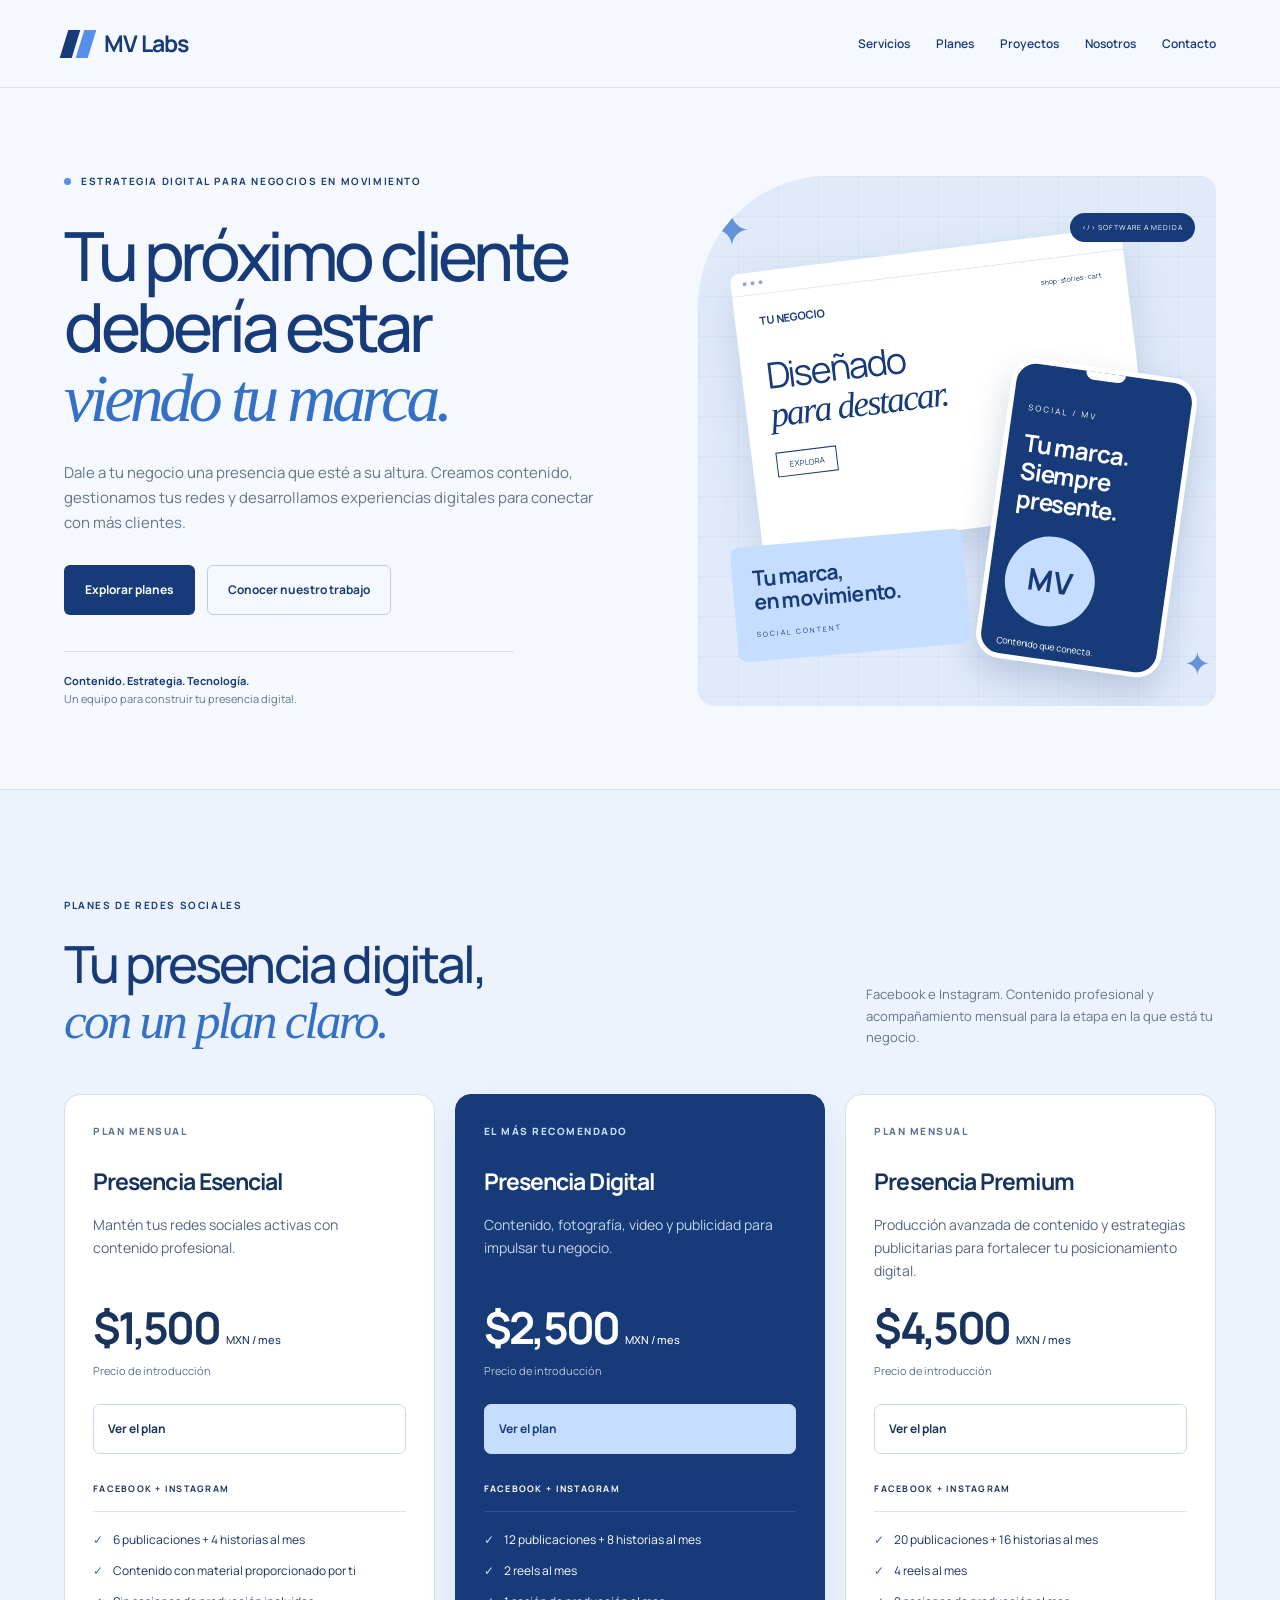
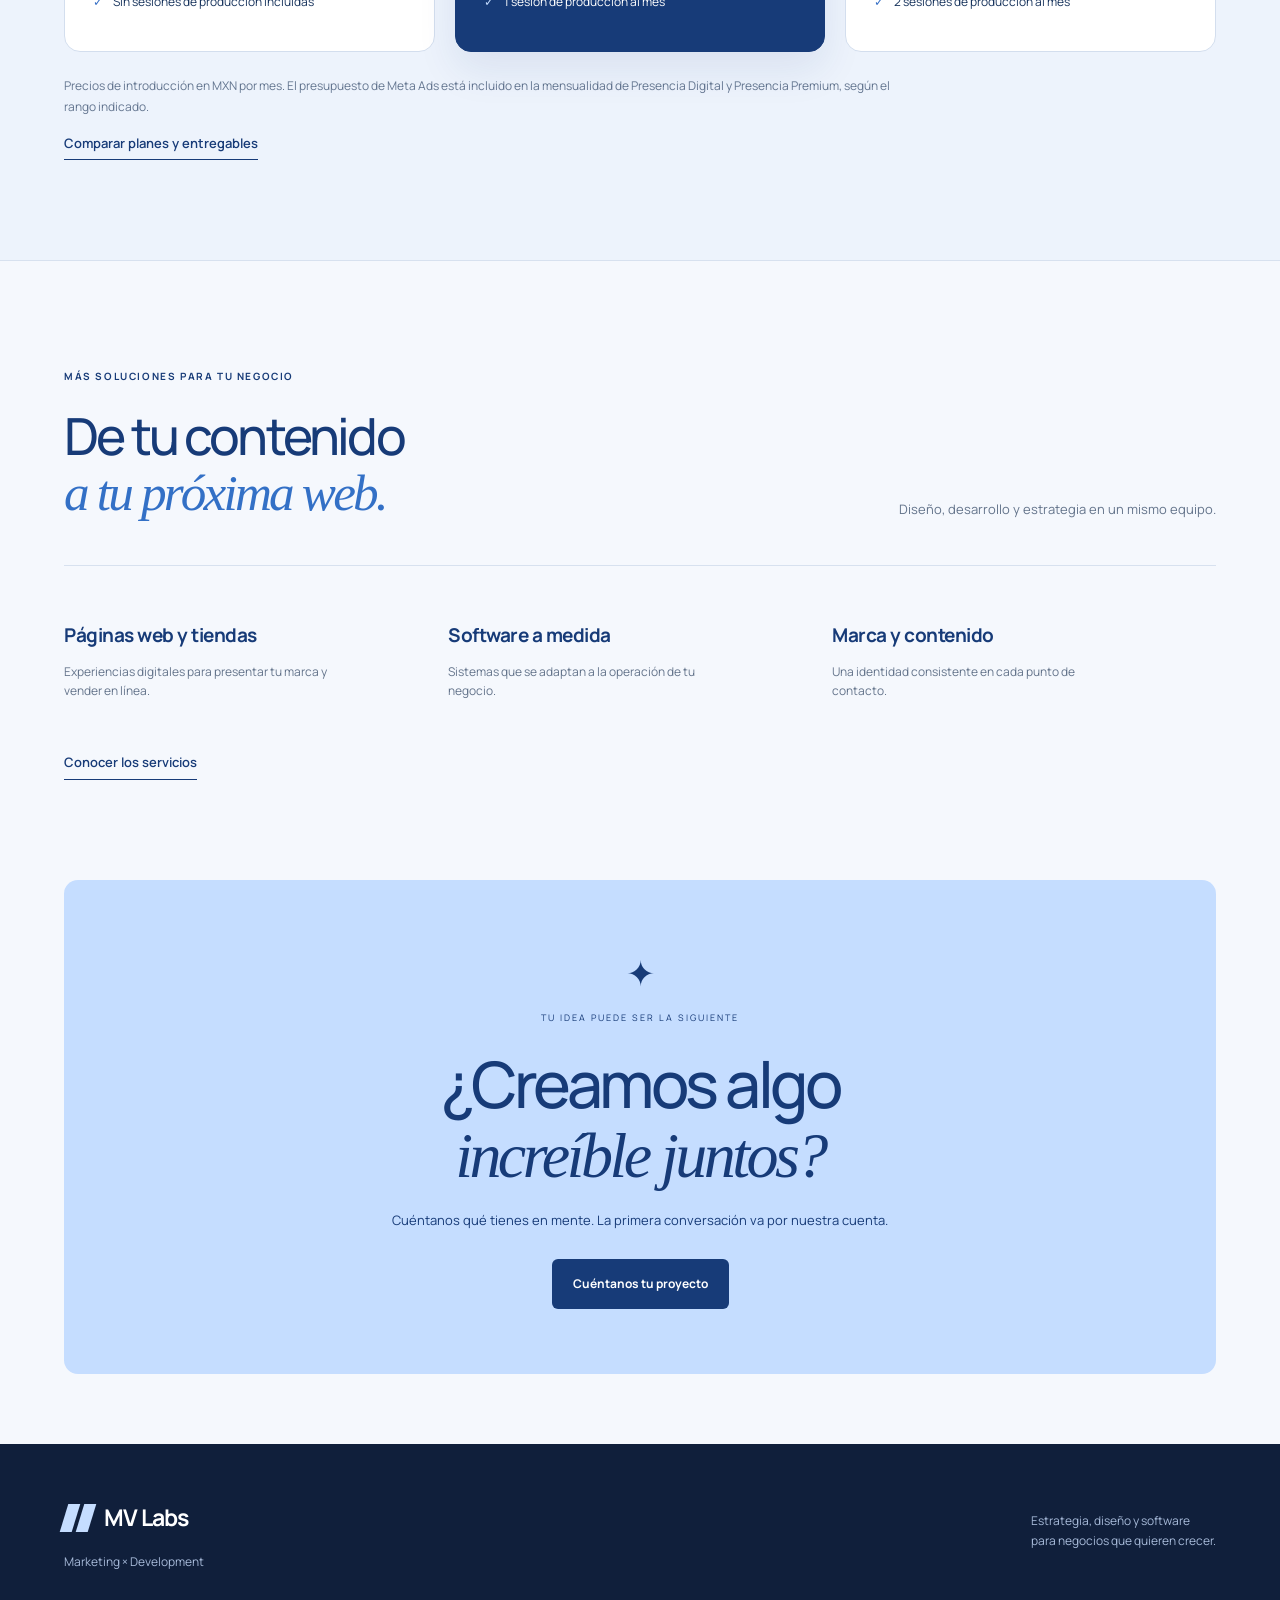
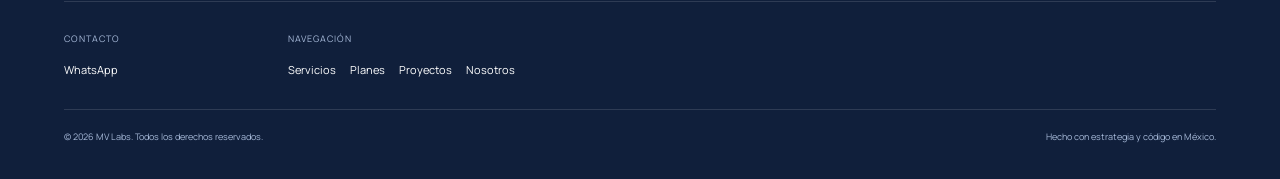
==== commit 67ebc48e: "Add new contact and service pages, implement plans JSON data, and enhance navigation functionality -" ====
--- a/index.html
+++ b/index.html
@@ -3,16 +3,16 @@
   <head>
     <meta charset="UTF-8" />
     <meta name="viewport" content="width=device-width, initial-scale=1.0" />
-    <meta name="theme-color" content="#f7f8f5" />
-    <meta name="description" content="MV Labs une marketing, diseño y desarrollo para crear productos digitales que hacen crecer negocios." />
-    <meta property="og:title" content="MV Labs — Marketing × Development" />
+    <meta name="theme-color" content="#173b78" />
+    <meta name="description" content="Contenido, redes sociales y soluciones digitales para hacer crecer tu negocio." />
+    <meta property="og:title" content="Marketing y desarrollo — MV Labs" />
     <meta property="og:description" content="Construimos experiencias digitales que hacen crecer negocios." />
     <meta property="og:type" content="website" />
-    <title>MV Labs — Marketing × Development</title>
+    <title>Marketing y desarrollo — MV Labs</title>
     <link rel="preconnect" href="https://fonts.googleapis.com" />
     <link rel="preconnect" href="https://fonts.gstatic.com" crossorigin />
     <link href="https://fonts.googleapis.com/css2?family=DM+Sans:wght@400;500;600&family=Manrope:wght@400;500;600;700&display=swap" rel="stylesheet" />
-    <link rel="stylesheet" href="styles.css" />
+    <link rel="stylesheet" href="styles.css?v=pages-3" />
     <script type="application/ld+json">
       {"@context":"https://schema.org","@type":"ProfessionalService","name":"MV Labs","description":"Estudio digital de marketing, diseño y desarrollo de software."}
     </script>
@@ -20,78 +20,53 @@
   <body>
     <a class="skip-link" href="#main">Ir al contenido</a>
     <header class="site-header" id="inicio">
-      <a class="brand" href="#inicio" aria-label="MV Labs, inicio">
+      <a class="brand" href="index.html" aria-label="MV Labs, inicio">
         <span class="brand-mark" aria-hidden="true"><i></i><i></i></span>
         <span>MV Labs</span>
       </a>
       <nav class="desktop-nav" aria-label="Navegación principal">
-        <a href="#servicios">Servicios</a><a href="precios.html">Precios</a><a href="#proyectos">Proyectos</a><a href="#nosotros">Nosotros</a><a href="#contacto">Contacto</a>
+        <a href="servicios.html">Servicios</a><a href="planes.html">Planes</a><a href="proyectos.html">Proyectos</a><a href="nosotros.html">Nosotros</a><a href="contacto.html">Contacto</a>
       </nav>
-      <a class="header-cta" href="precios.html">Servicios y precios <span aria-hidden="true">↗</span></a>
       <button class="menu-toggle" aria-expanded="false" aria-controls="mobile-nav" aria-label="Abrir menú"><span></span><span></span></button>
       <nav class="mobile-nav" id="mobile-nav" aria-label="Navegación móvil">
-        <a href="#servicios">Servicios</a><a href="precios.html">Precios</a><a href="#proyectos">Proyectos</a><a href="#nosotros">Nosotros</a><a href="#contacto">Contacto</a>
+        <a href="servicios.html">Servicios</a><a href="planes.html">Planes</a><a href="proyectos.html">Proyectos</a><a href="nosotros.html">Nosotros</a><a href="contacto.html">Contacto</a>
       </nav>
     </header>
-
     <main id="main">
       <section class="hero section-pad">
         <div class="hero-copy reveal">
-          <div class="eyebrow"><span></span> Ideas, diseño y código en un mismo lugar</div>
-          <h1>Hacemos que tu negocio se vea <em>imposible de ignorar.</em></h1>
-          <p>Diseñamos páginas web, tiendas en línea, menús digitales, software a medida y contenido para redes que convierte miradas en clientes.</p>
+          <div class="eyebrow"><span></span> ESTRATEGIA DIGITAL PARA NEGOCIOS EN MOVIMIENTO</div>
+          <h1>Tu próximo cliente<br>debería estar <em>viendo tu marca.</em></h1>
+          <p>Dale a tu negocio una presencia que esté a su altura. Creamos contenido, gestionamos tus redes y desarrollamos experiencias digitales para conectar con más clientes.</p>
           <div class="hero-actions">
-            <a class="button button-dark" href="#proyectos">Ver proyectos <span>↘</span></a>
-            <a class="button button-ghost" href="precios.html">Ver precios <span>↗</span></a>
+            <a class="button button-dark" href="planes.html">Explorar planes</a>
+            <a class="button button-ghost" href="proyectos.html">Conocer nuestro trabajo</a>
           </div>
-          <div class="hero-trust"><div class="avatars"><span>K</span><span>S</span></div><p><strong>Karla + Salvador</strong><br />Una pareja creativa construyendo marcas que destacan.</p></div>
+          <div class="hero-trust"><p><strong>Contenido. Estrategia. Tecnología.</strong><br>Un equipo para construir tu presencia digital.</p></div>
         </div>
         <div class="hero-visual reveal" aria-label="Muestra de productos digitales creados por MV Labs">
           <div class="visual-grid"></div>
-          <div class="browser-card"><div class="mini-bar"><i></i><i></i><i></i></div><div class="mock-nav">NÓMADA <span>shop · stories · cart</span></div><div class="mock-title">Objects for<br><b>good days.</b></div><button>SHOP NOW ↗</button></div>
-          <div class="phone-card"><div class="phone-notch"></div><small>MENÚ / 04</small><strong>Brunch<br>all day.</strong><div class="food-orb">🥐</div><p>Ordena fácil.<br>Disfruta más.</p></div>
-          <div class="social-card"><span>↗</span><strong>Tu marca,<br>en movimiento.</strong><small>SOCIAL CONTENT</small></div>
+          <div class="browser-card"><div class="mini-bar"><i></i><i></i><i></i></div><div class="mock-nav">TU NEGOCIO <span>shop · stories · cart</span></div><div class="mock-title">Diseñado<br><b>para destacar.</b></div><span class="mock-button">EXPLORA</span></div>
+          <div class="phone-card"><div class="phone-notch"></div><small>SOCIAL / MV</small><strong>Tu marca.<br>Siempre presente.</strong><div class="food-orb" aria-hidden="true">MV</div><p>Contenido que conecta.</p></div>
+          <div class="social-card"><strong>Tu marca,<br>en movimiento.</strong><small>SOCIAL CONTENT</small></div>
           <div class="code-chip">&lt;/&gt; SOFTWARE A MEDIDA</div>
           <div class="spark spark-one">✦</div><div class="spark spark-two">✦</div>
         </div>
-      </section>
-
-      <section class="manifesto band section-pad reveal" id="nosotros">
-        <div class="section-index">01 — NOSOTROS</div>
-        <div class="manifesto-main"><p class="kicker">Marketing × Development × Mucha curiosidad</p><h2>Somos Karla y Salvador. Una pareja que mezcla <span>creatividad, negocio y tecnología.</span></h2></div>
-        <div class="manifesto-side"><p>No somos una agencia enorme donde tu proyecto pasa de mano en mano. Trabajas directamente con nosotros: una estratega de marketing y un desarrollador que entienden que una gran idea también debe vender, funcionar y crecer.</p><div class="people"><div><span>K</span><p><strong>Karla</strong>Marca, contenido y estrategia</p></div><div><span>S</span><p><strong>Salvador</strong>Diseño digital y desarrollo</p></div></div></div>
-      </section>
-
-      <section class="services section-pad" id="servicios">
-        <div class="section-heading reveal"><div><span class="section-index">02 — SERVICIOS</span><h2>Lo que podemos<br /><em>crear contigo.</em></h2></div><p>Soluciones claras para vender, comunicar y operar mejor.</p></div>
-        <div class="services-grid" id="services-grid"></div>
-      </section>
-
-      <section class="process section-pad" id="proceso">
-        <div class="process-intro reveal"><span class="section-index">03 — PROCESO</span><h2>Simple y<br /><em>sin vueltas.</em></h2><p>Trabajas directamente con nosotros y siempre sabes qué sigue.</p></div>
-        <ol class="timeline" id="timeline"></ol>
-      </section>
-
-      <section class="work section-pad" id="proyectos">
-        <div class="section-heading reveal"><div><span class="section-index">04 — PROYECTOS</span><h2>Diseñamos para que<br /><em>algo suceda.</em></h2></div><p>Que te encuentren. Que te elijan. Que compren. Que tu equipo trabaje mejor.</p></div>
-        <div class="projects" id="projects-grid" aria-live="polite"></div>
-      </section>
-
-      <section class="faq section-pad">
-        <div class="faq-intro reveal"><span class="section-index">05 — PREGUNTAS FRECUENTES</span><h2>Antes de<br /><em>empezar.</em></h2><p>Lo esencial antes de iniciar un proyecto.</p></div>
-        <div class="faq-list" id="faq-list"></div>
-      </section>
-
-      <section class="cta section-pad" id="contacto">
-        <div class="cta-inner reveal"><div class="cta-mark" aria-hidden="true">✦</div><span>TU IDEA PUEDE SER LA SIGUIENTE</span><h2>¿Creamos algo<br /><em>increíble juntos?</em></h2><p>Cuéntanos qué tienes en mente. La primera conversación va por nuestra cuenta.</p><a class="button button-light" href="https://wa.me/525515976748?text=Hola%20MV%20Labs%2C%20quiero%20platicarles%20sobre%20un%20proyecto." target="_blank" rel="noopener noreferrer">Escríbenos por WhatsApp <span>↗</span></a></div>
+      </section>      <section class="plans-section section-pad" id="planes" aria-labelledby="plans-title">
+        <div class="section-heading"><div><span class="section-index">PLANES DE REDES SOCIALES</span><h2 id="plans-title">Tu presencia digital,<br><em>con un plan claro.</em></h2></div><p>Facebook e Instagram. Contenido profesional y acompañamiento mensual para la etapa en la que está tu negocio.</p></div>
+        <div data-plans data-compact class="plans-grid"></div>
+        <p class="plans-note">Precios de introducción en MXN por mes. El presupuesto de Meta Ads está incluido en la mensualidad de Presencia Digital y Presencia Premium, según el rango indicado.</p>
+        <a class="text-link" href="planes.html">Comparar planes y entregables</a>
+      </section>      <section class="services section-pad"><div class="section-heading"><div><span class="section-index">MÁS SOLUCIONES PARA TU NEGOCIO</span><h2>De tu contenido<br><em>a tu próxima web.</em></h2></div><p>Diseño, desarrollo y estrategia en un mismo equipo.</p></div><div class="services-grid"><article class="service-card"><h3>Páginas web y tiendas</h3><p>Experiencias digitales para presentar tu marca y vender en línea.</p></article><article class="service-card"><h3>Software a medida</h3><p>Sistemas que se adaptan a la operación de tu negocio.</p></article><article class="service-card"><h3>Marca y contenido</h3><p>Una identidad consistente en cada punto de contacto.</p></article></div><a class="text-link" href="servicios.html">Conocer los servicios</a></section>      <section class="cta section-pad" id="contacto">
+        <div class="cta-inner reveal"><div class="cta-mark" aria-hidden="true">✦</div><span>TU IDEA PUEDE SER LA SIGUIENTE</span><h2>¿Creamos algo<br /><em>increíble juntos?</em></h2><p>Cuéntanos qué tienes en mente. La primera conversación va por nuestra cuenta.</p><a class="button button-light" href="contacto.html">Cuéntanos tu proyecto</a></div>
       </section>
     </main>
-
     <footer class="footer section-pad">
-      <div class="footer-main"><div><a class="brand brand-footer" href="#inicio"><span class="brand-mark"><i></i><i></i></span><span>MV Labs</span></a><p>Marketing × Development</p></div><p class="footer-note">Estrategia, diseño y software<br />para negocios que quieren crecer.</p></div>
-      <div class="footer-links"><div><span>CONTACTO</span><a href="https://wa.me/525515976748?text=Hola%20MV%20Labs%2C%20quiero%20informaci%C3%B3n%20sobre%20sus%20servicios." target="_blank" rel="noopener noreferrer">WhatsApp ↗</a></div><div><span>NAVEGACIÓN</span><a href="#servicios">Servicios</a><a href="precios.html">Precios</a><a href="#proyectos">Proyectos</a><a href="#nosotros">Nosotros</a></div></div>
+      <div class="footer-main"><div><a class="brand brand-footer" href="index.html" aria-current="page"><span class="brand-mark"><i></i><i></i></span><span>MV Labs</span></a><p>Marketing × Development</p></div><p class="footer-note">Estrategia, diseño y software<br />para negocios que quieren crecer.</p></div>
+      <div class="footer-links"><div><span>CONTACTO</span><a href="https://wa.me/524427421651?text=Hola%20MV%20Labs%2C%20quiero%20informaci%C3%B3n%20sobre%20sus%20servicios." target="_blank" rel="noopener noreferrer">WhatsApp</a></div><div><span>NAVEGACIÓN</span><a href="servicios.html">Servicios</a><a href="planes.html">Planes</a><a href="proyectos.html">Proyectos</a><a href="nosotros.html">Nosotros</a></div></div>
       <div class="footer-bottom"><p>© <span id="year"></span> MV Labs. Todos los derechos reservados.</p><p>Hecho con estrategia y código en México.</p></div>
     </footer>
-    <script src="app.js" type="module"></script>
+    <script src="plans.js?v=pages-3" type="module"></script>
+    <script src="app.js?v=pages-3" type="module"></script>
   </body>
 </html>
--- a/styles.css
+++ b/styles.css
@@ -1,60 +1,5 @@
-:root{--ink:#11130f;--muted:#666a61;--paper:#f6f7f3;--white:#fff;--lime:#d9ff67;--line:#dcded7;--serif:Georgia,'Times New Roman',serif;--sans:'Manrope',sans-serif}
-*{box-sizing:border-box}html{scroll-behavior:smooth}body{margin:0;background:var(--paper);color:var(--ink);font-family:var(--sans);font-size:16px;line-height:1.6}a{color:inherit;text-decoration:none}button{font:inherit}.skip-link{position:fixed;left:1rem;top:-5rem;z-index:100;background:var(--ink);color:#fff;padding:.7rem 1rem}.skip-link:focus{top:1rem}.section-pad{padding-left:max(5vw,24px);padding-right:max(5vw,24px)}.site-header{height:78px;display:flex;align-items:center;padding:0 max(5vw,24px);position:relative;z-index:20;border-bottom:1px solid var(--line);gap:2rem}.brand{display:flex;align-items:center;gap:11px;font-weight:700;letter-spacing:-.03em;font-size:1.12rem}.brand-mark{width:29px;height:29px;position:relative;display:inline-block}.brand-mark i{position:absolute;inset:2px 10px 2px 0;background:var(--ink);border-radius:2px;transform:skew(-18deg)}.brand-mark i+ i{inset:2px 0 2px 14px;background:var(--lime)}.desktop-nav{display:flex;gap:2.1rem;margin-left:auto;font-size:.8rem;font-weight:600}.desktop-nav a,.footer a{transition:opacity .2s}.desktop-nav a:hover,.footer a:hover{opacity:.55}.header-cta{font-size:.76rem;font-weight:600;border:1px solid var(--ink);border-radius:99px;padding:.65rem 1rem}.header-cta span{margin-left:.5rem}.menu-toggle,.mobile-nav{display:none}.hero{min-height:calc(100vh - 78px);display:grid;grid-template-columns:1.12fr .88fr;align-items:center;gap:4vw;padding-top:6rem;padding-bottom:6rem;overflow:hidden}.eyebrow,.kicker,.section-index{font-size:.68rem;font-weight:700;letter-spacing:.14em;text-transform:uppercase}.eyebrow{display:flex;align-items:center;gap:9px;margin-bottom:1.6rem}.eyebrow span{width:7px;height:7px;background:var(--lime);border:2px solid var(--ink);border-radius:50%;box-sizing:content-box}.hero h1{font-size:clamp(3.3rem,5.5vw,6.1rem);line-height:.98;letter-spacing:-.065em;margin:0;max-width:900px;font-weight:600}.hero h1 em,.section-heading em,.process em,.approach em,.capabilities em,.center-heading em,.faq em,.cta em{font-family:var(--serif);font-weight:400}.hero h1 em{display:block}.hero-copy>p{max-width:660px;color:var(--muted);font-size:1.08rem;margin:2rem 0}.hero-actions{display:flex;gap:.7rem}.button{display:inline-flex;align-items:center;justify-content:space-between;gap:2rem;border-radius:99px;padding:.9rem 1.25rem;font-size:.78rem;font-weight:650;transition:transform .25s,background .25s}.button:hover{transform:translateY(-2px)}.button-dark{background:var(--ink);color:#fff}.button-dark:hover{background:#2b2f27}.button-ghost{border:1px solid var(--line);background:rgba(255,255,255,.35)}.hero-trust{display:flex;align-items:center;margin-top:3.3rem}.avatars{display:flex;margin-right:1rem}.avatars span{width:38px;height:38px;border-radius:50%;display:grid;place-items:center;background:var(--ink);color:#fff;border:3px solid var(--paper);font-size:.7rem;font-weight:700}.avatars span+span{margin-left:-10px;background:var(--lime);color:var(--ink)}.hero-trust p{font-size:.7rem;line-height:1.4;color:var(--muted)}.hero-trust strong{color:var(--ink)}.hero-visual{height:min(70vh,670px);min-height:520px;position:relative;background:#10120f;border-radius:3px;overflow:hidden;color:#fff}.visual-grid{position:absolute;inset:0;background-image:linear-gradient(rgba(255,255,255,.055) 1px,transparent 1px),linear-gradient(90deg,rgba(255,255,255,.055) 1px,transparent 1px);background-size:48px 48px;mask-image:linear-gradient(to bottom,#000,transparent)}.visual-grid:after{content:'';position:absolute;width:300px;height:300px;background:var(--lime);filter:blur(120px);opacity:.17;top:20%;left:20%}.visual-orbit{position:absolute;border:1px solid rgba(255,255,255,.16);border-radius:50%;top:50%;left:50%;transform:translate(-50%,-50%)}.orbit-one{width:72%;aspect-ratio:1}.orbit-two{width:48%;aspect-ratio:1}.visual-core{position:absolute;width:122px;height:122px;border-radius:50%;background:var(--lime);color:var(--ink);top:50%;left:50%;transform:translate(-50%,-50%);display:flex;flex-direction:column;align-items:center;justify-content:center;box-shadow:0 0 0 13px rgba(217,255,103,.08)}.visual-core span{font-size:2.15rem;font-weight:700;letter-spacing:-.08em}.visual-core small{font-size:.45rem;letter-spacing:.35em}.signal{position:absolute;background:rgba(29,32,27,.92);border:1px solid rgba(255,255,255,.13);padding:.7rem .9rem;display:flex;gap:.7rem;align-items:center;box-shadow:0 15px 40px rgba(0,0,0,.3);animation:float 5s ease-in-out infinite}.signal-one{top:22%;right:8%}.signal-two{bottom:22%;left:6%;animation-delay:-2s}.signal-icon{width:32px;height:32px;background:var(--lime);color:var(--ink);border-radius:50%;display:grid;place-items:center}.signal small,.signal strong{display:block}.signal small{font-size:.45rem;letter-spacing:.12em;color:#9da195}.signal strong{font-size:.68rem}.visual-label{position:absolute;font-size:.48rem;letter-spacing:.25em;color:#80847b}.label-one{top:18%;left:9%}.label-two{bottom:11%;right:7%}.visual-caption{position:absolute;left:6%;bottom:5%;display:flex;gap:1rem;align-items:start}.visual-caption span{font-size:.5rem;color:var(--lime)}.visual-caption p{font-family:var(--serif);font-style:italic;font-size:.72rem;line-height:1.3;margin:0}.band{background:var(--ink);color:#fff;padding-top:8rem;padding-bottom:8rem;display:grid;grid-template-columns:.35fr 1.25fr .65fr;gap:5vw}.band .section-index{color:#8f9389}.manifesto-main .kicker{color:var(--lime);margin:0 0 1.2rem}.manifesto-main h2{font-size:clamp(2.6rem,4.1vw,5rem);letter-spacing:-.055em;line-height:1.06;margin:0;font-weight:500}.manifesto-main h2 span{font-family:var(--serif);font-style:italic;font-weight:400}.manifesto-side>p{color:#a9ada3;font-size:.88rem}.people{margin-top:3rem;padding-top:1.5rem;border-top:1px solid #32352f}.people>div{display:flex;gap:1rem;align-items:center;margin:1rem 0}.people span{width:34px;height:34px;border:1px solid #50544b;border-radius:50%;display:grid;place-items:center;font-size:.65rem}.people p,.people strong{margin:0;display:block;font-size:.66rem}.people p{color:#8f9389}.people strong{color:#fff}.services,.work,.capabilities,.testimonials,.faq{padding-top:9rem;padding-bottom:9rem}.section-heading{display:flex;align-items:end;justify-content:space-between;margin-bottom:4.5rem}.section-heading h2,.process h2,.approach h2,.cap-header h2,.center-heading h2,.faq h2{font-size:clamp(2.6rem,4vw,4.8rem);line-height:1.05;letter-spacing:-.055em;font-weight:500;margin:1rem 0 0}.section-heading>p{max-width:390px;color:var(--muted);font-size:.85rem}.services-grid{display:grid;grid-template-columns:repeat(4,1fr);border-top:1px solid var(--line);border-left:1px solid var(--line)}.service-card{min-height:290px;padding:1.5rem;border-right:1px solid var(--line);border-bottom:1px solid var(--line);background:rgba(255,255,255,.22);transition:background .25s,transform .25s}.service-card:hover{background:#fff;transform:translateY(-3px)}.service-top{display:flex;justify-content:space-between}.service-icon{font-size:1.35rem}.service-top small{color:#999d94;font-size:.55rem}.service-card h3{font-size:1rem;margin-top:5rem}.service-card p{font-size:.76rem;color:var(--muted);max-width:240px}.process{background:#e7e9e3;padding-top:9rem;padding-bottom:9rem;display:grid;grid-template-columns:.8fr 1.2fr;gap:9vw}.process-intro{position:sticky;top:4rem;align-self:start}.process-intro>p{max-width:390px;color:var(--muted);font-size:.85rem;margin-top:2rem}.timeline{list-style:none;padding:0;margin:0;border-top:1px solid #c9ccc4}.timeline li{display:grid;grid-template-columns:60px 1fr;border-bottom:1px solid #c9ccc4;padding:2rem 0;transition:padding-left .2s}.timeline li:hover{padding-left:.5rem}.timeline li>span{font-size:.62rem;color:#858980}.timeline h3{font-size:1.15rem;margin:0}.timeline p{font-size:.76rem;color:var(--muted);margin:.4rem 0 0}.projects{border-top:1px solid var(--line)}.project{display:grid;grid-template-columns:1.08fr .92fr;gap:6vw;padding:5rem 0;border-bottom:1px solid var(--line)}.project-visual{min-height:480px;position:relative;display:grid;place-items:center;overflow:hidden}.project-visual.red{background:#cc4038}.project-visual.dark{background:#1b1e1a}.project-visual.sand{background:#ddd3bf}.project-number{position:absolute;font-size:12rem;line-height:1;color:rgba(255,255,255,.08);font-weight:700;top:1rem;left:2rem}.project-browser{width:74%;background:#f8f8f5;box-shadow:0 30px 70px rgba(0,0,0,.25);position:relative;z-index:2;transform:rotate(-2deg)}.project:nth-child(even) .project-browser{transform:rotate(2deg)}.browser-bar{height:25px;background:#e7e7e2;display:flex;align-items:center;gap:5px;padding-left:9px}.browser-bar i{width:5px;height:5px;background:#acaea7;border-radius:50%}.browser-content{color:#151714;padding:2rem;min-height:230px}.browser-content span{font-size:.45rem;letter-spacing:.15em}.browser-content strong{font-size:2rem;display:block;margin-top:2rem;letter-spacing:-.05em}.browser-lines{width:75%;height:35px;border-top:3px solid #c9cbc5;border-bottom:3px solid #c9cbc5;margin-top:2rem}.project-metric{position:absolute;z-index:3;right:5%;bottom:8%;padding:1rem 1.3rem;background:var(--lime);color:var(--ink);box-shadow:0 10px 30px rgba(0,0,0,.2)}.project-metric strong,.project-metric span{display:block}.project-metric strong{font-size:1.7rem;letter-spacing:-.05em}.project-metric span{font-size:.42rem;letter-spacing:.13em}.project-copy{align-self:center}.project-copy>span{font-size:.55rem;letter-spacing:.15em;color:var(--muted)}.project-copy h3{font-size:2.2rem;letter-spacing:-.045em;margin:.8rem 0 2rem}.project-copy dl{margin:0}.project-copy dl div{display:grid;grid-template-columns:110px 1fr;border-top:1px solid var(--line);padding:1rem 0}.project-copy dt{font-size:.5rem;letter-spacing:.12em}.project-copy dd{font-size:.76rem;color:var(--muted);margin:0}.project-copy>a{display:inline-flex;gap:3rem;border-bottom:1px solid var(--ink);font-size:.72rem;font-weight:650;margin-top:2rem;padding-bottom:.3rem}.approach{background:var(--ink);color:#fff;padding-top:8rem;padding-bottom:8rem;display:grid;grid-template-columns:1fr 1.1fr;gap:8vw;align-items:center}.approach-art{aspect-ratio:1;max-width:590px;background:#171a16;position:relative;display:grid;place-items:center;overflow:hidden}.approach-art:before{content:'';position:absolute;inset:10%;background-image:linear-gradient(#292d27 1px,transparent 1px),linear-gradient(90deg,#292d27 1px,transparent 1px);background-size:36px 36px}.approach-ring{width:55%;aspect-ratio:1;border:1px solid #50544a;border-radius:50%;position:absolute;box-shadow:0 0 0 50px rgba(255,255,255,.018),0 0 0 100px rgba(255,255,255,.012)}.approach-word{font-size:6rem;font-weight:700;letter-spacing:-.1em;color:var(--lime);z-index:2}.approach-art>span{position:absolute;bottom:6%;font-size:.48rem;letter-spacing:.2em;color:#777b72}.approach-copy .section-index{color:#8b8f86}.approach-copy>p{color:#aeb1a8;font-size:.85rem;max-width:580px;margin:2rem 0}.pillars{border-top:1px solid #33362f;margin-top:3rem}.pillars div{display:flex;gap:2rem;align-items:center;border-bottom:1px solid #33362f;padding:1.1rem 0}.pillars b{color:var(--lime);font-size:.55rem}.pillars span{font-size:.88rem}.capabilities{display:grid;grid-template-columns:.8fr 1.2fr;gap:8vw}.cap-header{position:sticky;top:4rem;align-self:start}.cap-list{display:grid;grid-template-columns:1fr 1fr;border-top:1px solid var(--line);border-left:1px solid var(--line)}.cap-item{min-height:150px;border-right:1px solid var(--line);border-bottom:1px solid var(--line);padding:1rem;display:grid;grid-template-columns:1fr auto;position:relative;background:rgba(255,255,255,.2);transition:background .2s}.cap-item:hover{background:#fff}.cap-item>span{font-size:.5rem;color:#989c93}.cap-item strong{align-self:end;font-size:.92rem}.cap-item i{align-self:end;font-style:normal}.testimonials{background:#e7e9e3}.center-heading{text-align:center}.testimonial-grid{display:grid;grid-template-columns:repeat(3,1fr);gap:1px;background:#c9ccc4;margin-top:4rem}.testimonial-card{margin:0;background:#f1f2ee;padding:2rem;min-height:330px;display:flex;flex-direction:column}.quote-mark{font-family:var(--serif);font-size:3rem;color:#a6aa9f}.testimonial-card blockquote{font-family:var(--serif);font-size:1.18rem;line-height:1.5;margin:1rem 0 auto}.testimonial-card figcaption{display:flex;align-items:center;gap:.8rem;border-top:1px solid var(--line);padding-top:1.2rem}.testimonial-card figcaption>span{width:32px;height:32px;border-radius:50%;background:var(--ink);color:#fff;display:grid;place-items:center;font-size:.65rem}.testimonial-card figcaption p,.testimonial-card figcaption strong{display:block;margin:0;font-size:.62rem}.testimonial-card figcaption p{color:var(--muted)}.testimonial-card figcaption strong{color:var(--ink)}.faq{display:grid;grid-template-columns:.7fr 1.3fr;gap:10vw}.faq-intro{position:sticky;top:4rem;align-self:start}.faq-intro>p{font-size:.82rem;color:var(--muted);max-width:330px}.faq-list{border-top:1px solid var(--line)}.faq-item{border-bottom:1px solid var(--line)}.faq-item summary{list-style:none;display:grid;grid-template-columns:50px 1fr auto;align-items:center;cursor:pointer;padding:1.5rem 0}.faq-item summary::-webkit-details-marker{display:none}.faq-item summary span{font-size:.53rem;color:#92968d}.faq-item summary strong{font-size:.9rem}.faq-item summary i{font-style:normal;font-size:1.2rem;transition:transform .2s}.faq-item[open] summary i{transform:rotate(45deg)}.faq-item>p{font-size:.78rem;color:var(--muted);padding:0 2rem 1.5rem 50px;max-width:680px}.cta{padding-top:0;padding-bottom:0}.cta-inner{background:var(--lime);text-align:center;padding:8rem 2rem;position:relative;overflow:hidden}.cta-inner:before,.cta-inner:after{content:'';position:absolute;width:300px;height:300px;border:1px solid rgba(17,19,15,.13);border-radius:50%}.cta-inner:before{top:-120px;left:-90px}.cta-inner:after{bottom:-180px;right:-40px}.cta-mark{font-size:1.5rem}.cta-inner>span{font-size:.55rem;letter-spacing:.18em;font-weight:700;display:block;margin:1rem}.cta h2{font-size:clamp(2.6rem,5vw,5.5rem);line-height:1.02;letter-spacing:-.06em;margin:0;font-weight:550}.cta p{font-size:.85rem;margin:1.5rem}.button-light{background:var(--ink);color:#fff}.footer{background:var(--ink);color:#fff;padding-top:6rem;padding-bottom:2rem}.footer-main{display:flex;justify-content:space-between;border-bottom:1px solid #33362f;padding-bottom:3rem}.brand-footer .brand-mark i{background:#fff}.brand-footer .brand-mark i+i{background:var(--lime)}.footer-main>div>p{color:var(--lime);font-family:var(--serif);font-style:italic;margin:.5rem 0}.footer-note{font-size:.8rem;color:#a6aaa0}.footer-links{display:grid;grid-template-columns:repeat(3,1fr);gap:3rem;padding:3rem 0}.footer-links div{display:flex;flex-direction:column;gap:.5rem}.footer-links span{font-size:.5rem;letter-spacing:.15em;color:#777b72;margin-bottom:.6rem}.footer-links a{font-size:.72rem;color:#d7dad2}.footer-bottom{display:flex;justify-content:space-between;border-top:1px solid #33362f;padding-top:1.5rem;color:#777b72;font-size:.55rem}.reveal{opacity:0;transform:translateY(20px);transition:opacity .75s ease,transform .75s ease}.reveal.visible{opacity:1;transform:none}@keyframes float{50%{transform:translateY(-10px)}}
-@media(max-width:980px){.desktop-nav,.header-cta{display:none}.menu-toggle{display:flex;margin-left:auto;background:none;border:0;flex-direction:column;gap:6px;padding:10px}.menu-toggle span{width:22px;height:1px;background:var(--ink)}.mobile-nav{display:none;position:absolute;top:78px;left:0;right:0;background:var(--paper);padding:2rem 5vw;border-bottom:1px solid var(--line);flex-direction:column;gap:1rem}.mobile-nav.open{display:flex}.hero{grid-template-columns:1fr;padding-top:4rem}.hero-visual{height:620px}.band{grid-template-columns:1fr 2fr}.manifesto-side{grid-column:2}.services-grid{grid-template-columns:repeat(2,1fr)}.process,.capabilities,.faq{grid-template-columns:1fr;gap:4rem}.process-intro,.cap-header,.faq-intro{position:relative;top:auto}.project{gap:4vw}.approach{grid-template-columns:1fr}.approach-art{max-width:none;width:100%;height:550px;aspect-ratio:auto}.testimonial-grid{grid-template-columns:1fr}.testimonial-card{min-height:280px}}
-@media(max-width:640px){.site-header{height:68px}.mobile-nav{top:68px}.hero{min-height:auto;padding-top:3rem;padding-bottom:4rem}.hero h1{font-size:3.25rem}.hero-copy>p{font-size:.92rem}.hero-actions{flex-direction:column}.button{width:100%}.hero-trust{margin-top:2rem}.hero-visual{height:480px;min-height:0}.visual-core{width:95px;height:95px}.signal-one{right:3%;top:17%}.signal-two{left:3%;bottom:17%}.band{grid-template-columns:1fr;padding-top:5rem;padding-bottom:5rem}.manifesto-main,.manifesto-side{grid-column:auto}.services,.work,.capabilities,.testimonials,.faq{padding-top:6rem;padding-bottom:6rem}.section-heading{display:block;margin-bottom:3rem}.section-heading>p{margin-top:1.5rem}.section-heading h2 br,.cta h2 br{display:none}.services-grid{grid-template-columns:1fr}.service-card{min-height:240px}.service-card h3{margin-top:3.5rem}.process{padding-top:6rem;padding-bottom:6rem}.project{grid-template-columns:1fr;padding:3rem 0;gap:2rem}.project-visual{min-height:360px}.project-browser{width:82%}.browser-content{min-height:180px;padding:1.5rem}.browser-content strong{font-size:1.5rem}.project-copy dl div{grid-template-columns:90px 1fr}.approach{padding-top:5rem;padding-bottom:5rem}.approach-art{height:380px}.approach-word{font-size:4rem}.cap-list{grid-template-columns:1fr}.cap-item{min-height:110px}.center-heading{text-align:left}.testimonial-card{min-height:300px}.faq-item summary{grid-template-columns:36px 1fr auto}.faq-item>p{padding-left:36px}.cta{padding:0}.cta-inner{padding:6rem 1.5rem}.footer-main{display:block}.footer-note{margin-top:2rem}.footer-links{grid-template-columns:1fr 1fr}.footer-bottom{display:block}.project-number{font-size:8rem}}
-@media(prefers-reduced-motion:reduce){html{scroll-behavior:auto}.reveal{opacity:1;transform:none;transition:none}.signal{animation:none}}
-html,body{overflow-x:hidden}.site-header{background:var(--paper)}
-
-/* 2026 — Fresh studio direction */
-:root{--ink:#17141f;--muted:#655f70;--paper:#fffdf8;--lime:#d8ff56;--line:#ded9e6;--purple:#7247ff;--coral:#ff765d;--sky:#78d7ff;--yellow:#ffd84d;--pink:#ff9de2}
-body{background:var(--paper)}
-.site-header{height:84px;border:0;background:rgba(255,253,248,.88);backdrop-filter:blur(16px);position:sticky;top:0}.brand-mark{transform:rotate(-5deg)}.brand-mark i{background:var(--purple);border-radius:6px}.brand-mark i+i{background:var(--coral)}.header-cta{background:var(--ink);color:#fff;border:0;padding:.8rem 1.15rem;box-shadow:4px 4px 0 var(--lime)}
-.hero{min-height:calc(100vh - 84px);grid-template-columns:1fr .95fr;gap:3vw;padding-top:4rem;padding-bottom:5rem}.eyebrow{color:var(--purple)}.eyebrow span{background:var(--coral);border-color:var(--ink)}.hero h1{font-size:clamp(3.4rem,6.1vw,7rem);line-height:.91}.hero h1 em{color:var(--purple);position:relative}.hero h1 em:after{content:'';height:9px;border-radius:99px;background:var(--lime);position:absolute;left:2%;right:6%;bottom:-8px;transform:rotate(-1deg);z-index:-1}.hero-copy>p{font-size:1.05rem;max-width:600px}.button-dark{background:var(--purple);box-shadow:4px 4px 0 var(--ink)}.button-dark:hover{background:var(--purple);box-shadow:1px 1px 0 var(--ink);transform:translate(3px,3px)}.button-ghost{background:#fff;border:1.5px solid var(--ink)}
-.hero-visual{height:min(72vh,690px);min-height:570px;background:var(--purple);border-radius:34px;overflow:hidden;box-shadow:12px 12px 0 var(--ink);transform:rotate(1deg)}.visual-grid{background-image:radial-gradient(rgba(255,255,255,.25) 1.5px,transparent 1.5px);background-size:24px 24px;mask-image:none}.visual-grid:after{display:none}.browser-card{position:absolute;left:7%;top:11%;width:66%;height:49%;background:#fff9e9;color:var(--ink);border:3px solid var(--ink);border-radius:15px;box-shadow:8px 8px 0 var(--ink);transform:rotate(-4deg);padding:42px 24px 20px;z-index:2}.mini-bar{height:28px;background:var(--ink);position:absolute;top:0;left:0;right:0;border-radius:11px 11px 0 0;padding:9px 12px;display:flex;gap:5px}.mini-bar i{width:9px;height:9px;border-radius:50%;background:var(--coral)}.mini-bar i:nth-child(2){background:var(--yellow)}.mini-bar i:nth-child(3){background:var(--lime)}.mock-nav{font-size:.57rem;font-weight:800;letter-spacing:.1em;display:flex;justify-content:space-between}.mock-nav span{font-weight:500;letter-spacing:0;color:var(--muted)}.mock-title{font-size:clamp(2.1rem,3.5vw,4rem);line-height:.85;letter-spacing:-.08em;margin-top:2.4rem}.mock-title b{font-family:var(--serif);font-style:italic;font-weight:400;color:var(--coral)}.browser-card button{border:2px solid var(--ink);border-radius:99px;background:var(--lime);font-size:.55rem;font-weight:800;padding:.65rem 1rem;margin-top:1.5rem}.phone-card{position:absolute;z-index:4;width:34%;height:55%;right:7%;bottom:7%;background:var(--coral);border:3px solid var(--ink);border-radius:30px;color:var(--ink);padding:2.5rem 1.2rem 1.2rem;box-shadow:8px 8px 0 var(--ink);transform:rotate(5deg);overflow:hidden}.phone-notch{position:absolute;top:8px;left:33%;right:33%;height:12px;background:var(--ink);border-radius:99px}.phone-card small{font-size:.48rem;letter-spacing:.14em}.phone-card strong{display:block;font-family:var(--serif);font-size:1.75rem;line-height:.95;margin-top:1rem}.food-orb{display:grid;place-items:center;width:105px;height:105px;border-radius:50%;background:var(--yellow);font-size:3.4rem;margin:1.3rem auto;box-shadow:0 0 0 8px rgba(255,255,255,.25)}.phone-card p{font-size:.65rem;line-height:1.3;font-weight:700}.social-card{position:absolute;left:6%;bottom:6%;z-index:3;width:38%;background:var(--sky);color:var(--ink);border:3px solid var(--ink);border-radius:18px;padding:1.1rem;box-shadow:7px 7px 0 var(--ink);transform:rotate(-2deg)}.social-card>span{float:right;font-size:1.3rem}.social-card strong{display:block;font-size:1.2rem;line-height:1.05}.social-card small{font-size:.43rem;letter-spacing:.16em}.code-chip{position:absolute;top:6%;right:4%;z-index:5;background:var(--lime);color:var(--ink);border:2px solid var(--ink);border-radius:99px;padding:.7rem 1rem;font-size:.5rem;font-weight:800;transform:rotate(7deg)}.spark{position:absolute;color:var(--yellow);font-size:2.5rem;z-index:6}.spark-one{top:53%;left:5%}.spark-two{right:3%;top:42%;color:var(--pink);font-size:1.6rem}
-.band{background:var(--purple);border-radius:36px;margin:0 max(2vw,12px);padding-left:max(3vw,24px);padding-right:max(3vw,24px);color:#fff}.band .section-index{color:#d7caff}.manifesto-main .kicker{color:var(--lime)}.manifesto-main h2 span{color:var(--lime)}.manifesto-side>p{color:#e1daf8}.people{border-color:rgba(255,255,255,.25)}.people p{color:#d1c6f3}.people span{border-color:rgba(255,255,255,.35);background:#fff;color:var(--purple)}
-.section-index{color:var(--purple)}.section-heading h2 em,.process h2 em,.cap-header h2 em,.faq h2 em,.center-heading h2 em{color:var(--purple)}.services-grid{border:0;gap:14px}.service-card{border:2px solid var(--ink);border-radius:22px;min-height:310px;background:#fff;box-shadow:5px 5px 0 var(--ink)}.service-card:nth-child(1),.service-card:nth-child(6){background:var(--lime)}.service-card:nth-child(2),.service-card:nth-child(7){background:var(--pink)}.service-card:nth-child(3),.service-card:nth-child(8){background:var(--sky)}.service-card:nth-child(4){background:var(--yellow)}.service-card:nth-child(5){background:#bba6ff}.service-card:hover{background:var(--coral);transform:translate(-2px,-4px);box-shadow:8px 9px 0 var(--ink)}.service-icon{width:48px;height:48px;display:grid;place-items:center;border:2px solid var(--ink);border-radius:50%;background:#fff;font-size:1.2rem}.service-top small{color:var(--ink);font-weight:700}.service-card h3{font-size:1.25rem}.service-card p{color:#37313f}
-.process{background:#fff0dc;border-radius:36px;margin:0 max(2vw,12px);padding-left:max(4vw,24px);padding-right:max(4vw,24px)}.timeline{border-color:var(--ink)}.timeline li{border-color:#cabda9}.timeline li>span{width:42px;height:42px;border-radius:50%;display:grid;place-items:center;background:var(--yellow);color:var(--ink);font-weight:800}.timeline h3{font-size:1.3rem}.timeline li:hover{padding-left:1rem;color:var(--purple)}
-.project-visual{border:3px solid var(--ink);border-radius:24px;box-shadow:8px 8px 0 var(--ink)}.project-visual.red{background:var(--coral)}.project-visual.dark{background:var(--purple)}.project-visual.sand{background:var(--yellow)}.project-browser{border:2px solid var(--ink);border-radius:10px;overflow:hidden}.project-metric{border:2px solid var(--ink);border-radius:12px;box-shadow:5px 5px 0 var(--ink)}.project-copy>a{background:var(--ink);color:#fff;border:0;border-radius:99px;padding:.8rem 1rem}
-.approach{background:#101320;border-radius:36px;margin:0 max(2vw,12px);padding-left:max(4vw,24px);padding-right:max(4vw,24px)}.approach-art{background:var(--sky);border:3px solid #fff;border-radius:50%;box-shadow:0 0 0 18px var(--purple);transform:rotate(-4deg)}.approach-art:before{background-image:radial-gradient(var(--ink) 1px,transparent 1px);background-size:18px 18px}.approach-ring{border:3px solid var(--ink);box-shadow:0 0 0 35px rgba(255,255,255,.15),0 0 0 70px rgba(255,255,255,.12)}.approach-word{color:var(--ink)}.approach h2 em{color:var(--lime)}.pillars b{color:var(--lime)}
-.cap-list{gap:12px;border:0}.cap-item{border:2px solid var(--ink);border-radius:16px;background:#fff;box-shadow:4px 4px 0 var(--ink)}.cap-item:nth-child(4n+1){background:var(--lime)}.cap-item:nth-child(4n+2){background:var(--pink)}.cap-item:nth-child(4n+3){background:var(--sky)}.cap-item:nth-child(4n+4){background:var(--yellow)}.cap-item:hover{background:var(--coral);transform:rotate(-1deg)}
-.testimonials{background:#f1ebff}.testimonial-grid{gap:14px;background:transparent}.testimonial-card{border:2px solid var(--ink);border-radius:22px;background:#fff;box-shadow:5px 5px 0 var(--ink)}.testimonial-card:nth-child(2){background:var(--lime);transform:translateY(20px)}.quote-mark{color:var(--purple)}
-.faq-item summary i{width:34px;height:34px;background:var(--lime);border:2px solid var(--ink);border-radius:50%;display:grid;place-items:center}.cta-inner{background:var(--coral);border-radius:36px 36px 0 0;border:3px solid var(--ink);border-bottom:0}.cta-inner:before,.cta-inner:after{border-width:2px;border-color:var(--ink)}.cta h2 em{color:#fff}.button-light{background:var(--lime);color:var(--ink);border:2px solid var(--ink);box-shadow:5px 5px 0 var(--ink)}
-.footer{background:#17141f}.footer-main>div>p{color:var(--pink)}
-@media(max-width:980px){.hero{grid-template-columns:1fr}.hero-visual{transform:none}.band,.process,.approach{margin:0 12px}.services-grid{grid-template-columns:repeat(2,1fr)}.approach-art{border-radius:28px;transform:none}}
-@media(max-width:640px){.site-header{height:68px}.hero{padding-top:2.5rem}.hero h1{font-size:3.3rem;line-height:.94}.hero h1 em:after{height:6px}.hero-visual{height:500px;min-height:0;border-radius:24px;box-shadow:7px 7px 0 var(--ink)}.browser-card{width:82%;height:49%;left:5%;top:9%;padding:39px 18px 15px}.mock-title{font-size:2.2rem}.phone-card{width:42%;height:51%;right:5%;bottom:5%;padding:2.2rem .9rem 1rem}.phone-card strong{font-size:1.35rem}.food-orb{width:80px;height:80px;font-size:2.5rem}.social-card{width:48%;left:5%;bottom:8%}.code-chip{right:2%;font-size:.42rem}.band,.process,.approach{border-radius:24px;margin:0 8px}.services-grid{grid-template-columns:1fr;gap:12px}.service-card{min-height:250px}.testimonial-card:nth-child(2){transform:none}.cap-list{gap:10px}.cta-inner{border-radius:24px 24px 0 0}}
-
-/* Dark immersive edition */
-:root{--ink:#f4f0ff;--muted:#aaa3b9;--paper:#0a0810;--line:#302a3d;--night:#0a0810;--panel:#14101d;--purple:#8b5cff;--coral:#ff725e;--sky:#68d8ff;--yellow:#ffd84d;--lime:#caff52;--pink:#ff90dc}
-html{background:var(--night)}body{background:radial-gradient(circle at 76% 8%,rgba(139,92,255,.18),transparent 28rem),radial-gradient(circle at 8% 28%,rgba(104,216,255,.08),transparent 24rem),var(--night);color:var(--ink)}
-.site-header{background:rgba(10,8,16,.72);border-bottom:1px solid rgba(255,255,255,.07);backdrop-filter:blur(22px);color:#fff}.brand-mark i{background:var(--purple)}.brand-mark i+i{background:var(--coral)}.desktop-nav a{color:#cfc8dc}.header-cta{background:#fff;color:#14101d;box-shadow:4px 4px 0 var(--purple)}.menu-toggle span{background:#fff}.mobile-nav{background:#100c18;border-color:#2d2638}
-.hero{position:relative}.hero:before{content:'';position:absolute;width:34vw;height:34vw;border-radius:50%;background:rgba(139,92,255,.12);filter:blur(100px);left:-20vw;top:8%;pointer-events:none}.eyebrow{color:#bda8ff}.hero h1{color:#f8f5ff}.hero h1 em{background:linear-gradient(90deg,#b894ff,#ff8dda 55%,#ff967f);background-clip:text;-webkit-background-clip:text;color:transparent}.hero h1 em:after{background:linear-gradient(90deg,var(--purple),var(--coral));opacity:.7}.hero-copy>p{color:#b7afc3}.button-dark{background:linear-gradient(120deg,var(--purple),#a34fff);color:#fff;box-shadow:4px 4px 0 var(--coral)}.button-dark:hover{background:linear-gradient(120deg,#9b72ff,#b86cff)}.button-ghost{background:rgba(255,255,255,.04);border-color:#5d536b;color:#fff}.hero-trust p{color:#91899f}.hero-trust strong{color:#fff}.avatars span{background:#fff;color:#16121c;border-color:var(--night)}.avatars span+span{background:var(--lime);color:#16121c}.hero-visual{background:radial-gradient(circle at 30% 20%,#9b70ff 0,#6f42f4 38%,#4220ad 100%);box-shadow:12px 12px 0 #000,0 30px 90px rgba(98,55,221,.32);border:1px solid rgba(255,255,255,.22)}
-.band{background:linear-gradient(135deg,#241438,#351855 55%,#19223b);border:1px solid rgba(255,255,255,.11);box-shadow:0 40px 100px rgba(0,0,0,.28)}.band .section-index{color:#ad9bbb}.manifesto-main h2{color:#fff}.manifesto-main h2 span{background:linear-gradient(90deg,var(--lime),var(--sky));background-clip:text;-webkit-background-clip:text;color:transparent}.manifesto-side>p{color:#c1b6cf}.people span{background:rgba(255,255,255,.08);color:#fff}.people strong{color:#fff}
-.services,.work,.capabilities,.faq{background:transparent}.section-index{color:#a98fff}.section-heading h2,.process h2,.approach h2,.cap-header h2,.center-heading h2,.faq h2{color:#f5f1fa}.section-heading h2 em,.process h2 em,.cap-header h2 em,.faq h2 em,.center-heading h2 em{color:#b898ff}.section-heading>p,.process-intro>p,.faq-intro>p{color:var(--muted)}
-.service-card{border-color:#272130;box-shadow:none;color:#17131e;position:relative;overflow:hidden}.service-card:after{content:'';position:absolute;width:100px;height:100px;border-radius:50%;background:rgba(255,255,255,.28);filter:blur(35px);right:-20px;top:-20px}.service-card:hover{box-shadow:0 18px 55px rgba(0,0,0,.35);transform:translateY(-8px)}.service-card:nth-child(5){background:#ac91ff}.service-icon{border-color:#1b1620;color:#1b1620}.service-card h3,.service-card p,.service-top small{color:#17131e}
-.process{background:linear-gradient(145deg,#121a28,#1a1730);border:1px solid rgba(255,255,255,.09);box-shadow:inset 0 1px rgba(255,255,255,.04)}.timeline{border-color:#3c3449}.timeline li{border-color:#30293b}.timeline h3{color:#f7f3fb}.timeline p{color:#9e96aa}.timeline li>span{color:#17131e}.timeline li:hover{color:#b99dff}
-.projects{border-color:#312a3c}.project{border-color:#312a3c}.project-copy>span{color:#9e94aa}.project-copy h3{color:#fff}.project-copy dl div{border-color:#302a3a}.project-copy dt{color:#c0b5ca}.project-copy dd{color:#96909f}.project-copy>a{background:#fff;color:#15111b}.project-visual{border-color:#211a29;box-shadow:8px 8px 0 #241d2e}
-.approach{background:linear-gradient(145deg,#100e17,#161020 60%,#20143a);border:1px solid rgba(255,255,255,.1)}.approach-art{border-color:#30273d;box-shadow:0 0 0 18px #2b1b4d,0 35px 80px rgba(0,0,0,.35)}.approach-copy>p{color:#aaa2b4}.pillars{border-color:#342d40}.pillars div{border-color:#342d40}
-.cap-item{background:#15111d;border-color:#30293a;box-shadow:none;color:#f5f1f8}.cap-item:nth-child(4n+1),.cap-item:nth-child(4n+2),.cap-item:nth-child(4n+3),.cap-item:nth-child(4n+4){background:#15111d}.cap-item:nth-child(odd){background:#1b1428}.cap-item>span{color:#8f829c}.cap-item i{color:var(--lime)}.cap-item:hover{background:#7548e8;color:#fff;box-shadow:0 18px 50px rgba(90,47,195,.3)}
-.testimonials{background:linear-gradient(180deg,rgba(139,92,255,.08),rgba(139,92,255,.02));border-top:1px solid rgba(255,255,255,.07);border-bottom:1px solid rgba(255,255,255,.07)}.testimonial-card,.testimonial-card:nth-child(2){background:#15111d;border-color:#332b40;box-shadow:0 18px 50px rgba(0,0,0,.2);color:#f5effc}.testimonial-card:nth-child(2){background:linear-gradient(145deg,#44237a,#2a1946)}.testimonial-card blockquote{color:#ece5f4}.testimonial-card figcaption{border-color:#37303f}.testimonial-card figcaption>span{background:var(--lime);color:#15111b}.testimonial-card figcaption p{color:#9991a2}.testimonial-card figcaption strong{color:#fff}
-.faq-list{border-color:#332c3e}.faq-item{border-color:#332c3e}.faq-item summary strong{color:#f0eaf6}.faq-item>p{color:#9e96a8}.faq-item summary i{color:#17131e;border-color:#17131e}.cta-inner{background:radial-gradient(circle at 15% 20%,rgba(255,255,255,.18),transparent 18rem),linear-gradient(125deg,#7046e8,#9b4fe2 50%,#ff725e);border-color:#21162e;box-shadow:0 -30px 90px rgba(108,56,212,.2)}.cta-inner:before,.cta-inner:after{border-color:rgba(255,255,255,.3)}.cta h2,.cta h2 em,.cta-inner>span,.cta p{color:#fff}.button-light{background:var(--lime);color:#17131e;box-shadow:5px 5px 0 #17131e}.footer{background:#07050b;border-top:1px solid #292232}.footer-main{border-color:#2b2533}.footer-note{color:#8d8496}.footer-links a{color:#bdb4c7}.footer-bottom{border-color:#2b2533;color:#706779}
-@media(max-width:640px){.hero:before{width:90vw;height:90vw;left:-55vw}.hero-visual{box-shadow:7px 7px 0 #000}.mobile-nav a{color:#fff}.band,.process,.approach{box-shadow:none}.testimonial-card:nth-child(2){background:linear-gradient(145deg,#44237a,#2a1946)}}
-.browser-card,.phone-card,.social-card,.code-chip{color:#17131e;border-color:#17131e}.mini-bar,.phone-notch{background:#17131e}.browser-card{box-shadow:8px 8px 0 #17131e}.phone-card{box-shadow:8px 8px 0 #17131e}.social-card{box-shadow:7px 7px 0 #17131e}.mock-nav span{color:#655f70}.browser-card button{border-color:#17131e;color:#17131e}
-.hero h1{line-height:1}.hero h1 em{margin-top:.08em}
-@media(max-width:640px){.hero h1{line-height:1.02}.hero h1 em{margin-top:.1em}}
-
-/* Compact information architecture */
-.hero{min-height:auto;padding-top:4.5rem;padding-bottom:5rem}.hero-visual{height:580px;min-height:520px}.hero-trust{margin-top:2.2rem}
-.band{padding-top:6rem;padding-bottom:6rem}.services,.work,.faq{padding-top:6.5rem;padding-bottom:6.5rem}.section-heading{margin-bottom:3rem}.services-grid{grid-template-columns:repeat(3,1fr)}.service-card{min-height:245px}.service-card h3{margin-top:3.4rem}.process{padding-top:6rem;padding-bottom:6rem}.timeline li{padding:1.35rem 0}.project{padding:3.5rem 0}.project-visual{min-height:400px}.project-copy h3{margin-bottom:1.25rem}.project-copy dl div{padding:.75rem 0}.faq{gap:7vw}.cta-inner{padding:6.5rem 2rem}.footer{padding-top:4rem}
-@media(max-width:980px){.services-grid{grid-template-columns:repeat(2,1fr)}.hero-visual{height:560px}.band{padding-top:5rem;padding-bottom:5rem}}
-@media(max-width:640px){.hero{padding-top:2.5rem;padding-bottom:3.5rem}.hero-visual{height:460px;min-height:0}.hero-trust{margin-top:1.75rem}.band{padding-top:4rem;padding-bottom:4rem}.services,.work,.faq{padding-top:4.5rem;padding-bottom:4.5rem}.services-grid{grid-template-columns:1fr}.service-card{min-height:205px}.service-card h3{margin-top:2.3rem}.process{padding-top:4.5rem;padding-bottom:4.5rem}.project{padding:2.5rem 0}.project-visual{min-height:320px}.cta-inner{padding:5rem 1.5rem}.footer{padding-top:3.5rem}}
-
-/* Portfolio with replaceable screenshots */
-.projects{display:grid;grid-template-columns:1fr 1fr;gap:1.5rem;border:0}.project.project-card{display:block;padding:0;border:0}.project-featured{grid-column:1/-1}.project-shot{display:block;position:relative;overflow:hidden;border-radius:24px;border:1px solid #393143;background:#17121e;aspect-ratio:1.58;box-shadow:0 22px 70px rgba(0,0,0,.28)}.project-featured .project-shot{aspect-ratio:2.05}.project-shot img{display:block;width:100%;height:100%;object-fit:cover;transition:transform .55s ease,filter .55s ease}.project-shot:hover img{transform:scale(1.025);filter:saturate(1.08)}.project-shot .project-number{top:1.2rem;left:1.2rem;width:42px;height:42px;border-radius:50%;display:grid;place-items:center;background:rgba(10,8,16,.82);border:1px solid rgba(255,255,255,.2);font-size:.65rem;color:#fff;backdrop-filter:blur(8px)}.project-shot>b{position:absolute;right:1.2rem;top:1.2rem;background:var(--lime);color:#17131e;border-radius:99px;padding:.65rem .9rem;font-size:.52rem;letter-spacing:.1em}.project-card-copy{padding:1.25rem .2rem 2rem}.project-card-copy>span{font-size:.52rem;letter-spacing:.14em;color:#a99eb5}.project-card-copy h3{font-size:1.75rem;letter-spacing:-.04em;margin:.35rem 0}.project-featured .project-card-copy h3{font-size:2.4rem}.project-card-copy p{max-width:590px;color:#9f97a8;font-size:.78rem;margin:.4rem 0 1.25rem}.project-card-copy>a{display:inline-flex;align-items:center;gap:1.5rem;border-bottom:1px solid #766b82;padding-bottom:.25rem;font-size:.72rem;font-weight:700;color:#fff}.project-featured .project-card-copy>a{border:0;background:var(--lime);color:#17131e;border-radius:99px;padding:.75rem 1rem}.service-card:last-child{background:linear-gradient(135deg,#ffb75e,#ff7bc7)}
-@media(max-width:700px){.projects{grid-template-columns:1fr;gap:1rem}.project-featured{grid-column:auto}.project-featured .project-shot,.project-shot{aspect-ratio:1.45}.project-shot>b{right:.8rem;top:.8rem;font-size:.43rem}.project-shot .project-number{top:.8rem;left:.8rem}.project-featured .project-card-copy h3{font-size:1.9rem}.project-card-copy{padding-top:1rem}}
-
-/* Calmer color system */
-:root{--purple:#77718f;--coral:#d47c6b;--sky:#79aeb8;--yellow:#d8bd65;--lime:#b9ca7a;--pink:#c789ae}
-body{background:radial-gradient(circle at 76% 8%,rgba(103,95,132,.12),transparent 28rem),radial-gradient(circle at 8% 28%,rgba(89,130,138,.06),transparent 24rem),var(--night)}
-.hero:before{background:rgba(105,96,137,.08)}.hero h1 em{background:linear-gradient(90deg,#a9a2c3,#ca8dad 58%,#d89484);background-clip:text;-webkit-background-clip:text}.hero h1 em:after{background:#6f687f;opacity:.5}.button-dark{background:#716a86;box-shadow:4px 4px 0 #a66459}.button-dark:hover{background:#817a97}.hero-visual{background:radial-gradient(circle at 25% 15%,#6f7f89 0,#3d4b54 42%,#202a30 100%);box-shadow:12px 12px 0 #000,0 30px 90px rgba(31,39,44,.38)}
-.band{background:linear-gradient(135deg,#211d2a,#292431 55%,#1b252a)}.manifesto-main h2 span{background:linear-gradient(90deg,#becd89,#89b5bc);background-clip:text;-webkit-background-clip:text}.process{background:linear-gradient(145deg,#151b20,#1e1b25)}.section-index,.section-heading h2 em,.process h2 em,.cap-header h2 em,.faq h2 em,.center-heading h2 em{color:#aaa3c0}.cta-inner{background:radial-gradient(circle at 15% 20%,rgba(255,255,255,.12),transparent 18rem),linear-gradient(125deg,#555064,#73677b 55%,#a36b61);box-shadow:0 -30px 90px rgba(48,42,57,.2)}.service-card:last-child{background:linear-gradient(135deg,#d8bd79,#c899aa)}
-.footer-links{grid-template-columns:repeat(2,1fr)}
+@import url('plans.css?v=blue-2');
+:root{--ink:#173b78;--muted:#64748b;--paper:#f5f8fd;--lime:#c5ddff;--line:#d7e1ef;--sans:'Manrope',sans-serif;--serif:Georgia,serif}*{box-sizing:border-box}html{scroll-behavior:smooth;scroll-padding-top:90px}body{margin:0;background:var(--paper);color:var(--ink);font:16px/1.65 var(--sans)}a{color:inherit;text-decoration:none}button,input,select,textarea{font:inherit}button,a,input,select,textarea{-webkit-tap-highlight-color:transparent}:focus-visible{outline:3px solid #3978d4;outline-offset:5px}.skip-link{position:fixed;left:20px;top:-100px;z-index:100;background:var(--ink);color:white;padding:12px}.skip-link:focus{top:12px}.section-pad{padding-left:max(5vw,24px);padding-right:max(5vw,24px)}.site-header{height:88px;padding:0 max(5vw,24px);display:flex;gap:32px;align-items:center;border-bottom:1px solid var(--line);position:relative;z-index:30;background:var(--paper)}.brand{display:inline-flex;align-items:center;gap:10px;font-size:23px;font-weight:700;letter-spacing:-1px}.brand-mark{display:inline-flex;gap:4px;width:30px;height:28px;transform:skew(-17deg)}.brand-mark i{background:var(--ink);width:12px}.brand-mark i+i{background:#568fea}.desktop-nav{margin-left:auto;display:flex;gap:26px;font-size:12px;font-weight:600}.desktop-nav a:hover,.footer a:hover{color:#3370c6}.header-cta{border:1px solid var(--ink);padding:10px 17px;border-radius:6px;font-size:11px;font-weight:700}.menu-toggle,.mobile-nav{display:none}.hero{display:grid;grid-template-columns:1.1fr 1fr;gap:5vw;padding-top:85px;padding-bottom:80px;align-items:center;overflow:hidden}.eyebrow,.section-index,.kicker{font-size:10px;font-weight:700;letter-spacing:.16em;text-transform:uppercase}.eyebrow{display:flex;align-items:center;gap:10px;margin-bottom:30px}.eyebrow>span{height:7px;width:7px;background:#568fea;border-radius:50%}h1,h2,h3,p{margin-top:0}.hero h1,.contact-intro h1{font-size:clamp(44px,5.3vw,78px);font-weight:500;line-height:1.06;letter-spacing:-.065em;margin-bottom:26px}em{font-family:var(--serif);font-weight:400;color:#3370c6}.hero h1 em{display:block}.hero-copy>p{font-size:15px;color:var(--muted);max-width:530px}.hero-actions{display:flex;gap:12px;flex-wrap:wrap;margin-top:30px}.button{display:inline-flex;justify-content:space-between;align-items:center;gap:28px;padding:14px 20px;border-radius:6px;font-size:12px;font-weight:700;border:1px solid transparent;cursor:pointer;transition:transform .2s}.button:hover{transform:translateY(-2px)}.button-dark{background:var(--ink);color:white}.button-ghost{border-color:#bdcde4}.hero-trust{margin-top:36px;padding-top:20px;border-top:1px solid var(--line);max-width:450px}.hero-trust p{font-size:11px;color:var(--muted);margin:0}.hero-trust strong{color:var(--ink)}.hero-visual{position:relative;height:530px;background:#e0eafa;border-radius:130px 16px 16px 16px;overflow:hidden;color:var(--ink)}.visual-grid{position:absolute;inset:0;background-image:linear-gradient(#173b7809 1px,transparent 1px),linear-gradient(90deg,#173b7809 1px,transparent 1px);background-size:40px 40px}.browser-card{position:absolute;left:9%;top:14%;width:76%;height:53%;background:#ffffff;border-radius:9px;transform:rotate(-7deg);box-shadow:0 18px 45px #173b7825;padding:40px 24px 20px}.mini-bar{height:23px;border-bottom:1px solid #e1e8f4;position:absolute;top:0;left:0;right:0;padding-left:12px;display:flex;align-items:center;gap:4px}.mini-bar i{width:4px;height:4px;border-radius:50%;background:#8ea7cd}.mock-nav{font-size:11px;font-weight:700;display:flex;justify-content:space-between}.mock-nav span{font-size:7px;font-weight:400}.mock-title{font-size:36px;line-height:1.04;letter-spacing:-2px;margin:28px 0 16px}.mock-title b{font-family:var(--serif);font-style:italic;font-weight:400}.browser-card .mock-button{font-size:8px;padding:6px 12px;border:1px solid var(--ink);background:none;pointer-events:none}.phone-card{position:absolute;right:7%;bottom:7%;width:36%;height:57%;background:var(--ink);color:#fff;border:5px solid #fff;border-radius:25px;transform:rotate(8deg);padding:28px 16px;box-shadow:0 16px 35px #173b7833}.phone-notch{width:40px;height:8px;background:#fff;position:absolute;top:0;left:calc(50% - 20px);border-radius:0 0 10px 10px}.phone-card small{font-size:8px;letter-spacing:2px}.phone-card strong{display:block;font-size:24px;line-height:1.15;letter-spacing:-1px;margin-top:12px}.food-orb{font-weight:700;width:90px;height:90px;background:var(--lime);color:var(--ink);border-radius:50%;font-size:30px;line-height:90px;text-align:center;margin-top:20px}.phone-card p{font-size:9px;margin-top:13px}.social-card{position:absolute;bottom:10%;left:7%;background:var(--lime);padding:20px;border-radius:9px;width:45%;transform:rotate(-5deg)}.social-card>span{float:right;font-size:24px}.social-card strong{font-size:21px;line-height:1.15;letter-spacing:-.8px;display:block}.social-card small{display:block;font-size:7px;letter-spacing:2px;margin-top:15px}.code-chip{position:absolute;right:4%;top:7%;padding:9px 12px;background:var(--ink);color:white;font-size:7px;letter-spacing:1px;border-radius:30px}.spark{position:absolute;font-size:45px;color:#6492d6}.spark-one{left:3%;top:3%}.spark-two{right:1%;bottom:3%;font-size:32px}.section-heading{display:flex;justify-content:space-between;align-items:end;gap:40px;margin-bottom:45px}.section-heading h2,.process h2,.manifesto h2,.faq h2{font-size:clamp(35px,4vw,58px);line-height:1.08;letter-spacing:-.055em;font-weight:500;margin:20px 0 0}.section-heading>p{max-width:350px;font-size:13px;color:var(--muted);margin:0}.plans-section{background:#edf3fc;border-top:1px solid var(--line);border-bottom:1px solid var(--line)}.services,.work,.faq{padding-top:100px;padding-bottom:100px}.services-grid{display:grid;grid-template-columns:repeat(3,1fr);gap:0}.service-card{padding:30px 25px 35px 0;border-top:1px solid var(--line)}.service-top{display:flex;justify-content:space-between;padding-right:25px}.service-icon{font-size:24px}.service-card h3{font-size:19px;letter-spacing:-.5px;margin:24px 0 10px}.service-card p{font-size:12px;color:var(--muted);max-width:280px}.process{background:var(--ink);color:#fff;padding-top:75px;padding-bottom:75px;display:grid;grid-template-columns:1fr 1.5fr;gap:9vw}.process em{color:var(--lime)}.process-intro>p{font-size:13px;color:#c4d3ec;margin-top:25px;max-width:300px}.timeline{list-style:none;margin:0;padding:0}.timeline li{display:flex;gap:25px;padding:20px 0;border-bottom:1px solid #ffffff25}.timeline li>span{color:var(--lime);font-size:12px}.timeline h3{font-size:19px;margin:0 0 4px}.timeline p{font-size:12px;color:#c4d3ec;margin:0}.projects{display:grid;grid-template-columns:1fr 1fr;gap:30px}.project-featured{grid-column:1/-1}.project-shot{display:block;position:relative;aspect-ratio:1.58;overflow:hidden;border:1px solid var(--line);border-radius:12px}.project-featured .project-shot{aspect-ratio:2.25}.project-shot img{width:100%;height:100%;object-fit:cover;transition:transform .4s}.project-shot:hover img{transform:scale(1.025)}.project-shot>b{position:absolute;top:16px;right:16px;background:var(--lime);padding:8px 12px;font-size:8px;border-radius:30px}.project-card-copy{padding:22px 0}.project-card-copy>span{font-size:9px;letter-spacing:.12em}.project-card-copy h3{font-size:28px;letter-spacing:-1px;margin:6px 0}.project-card-copy p{font-size:13px;color:var(--muted);max-width:600px}.project-card-copy>a{font-size:12px;border-bottom:1px solid;padding-bottom:6px}.band{display:grid;grid-template-columns:.5fr 1fr 1fr;gap:40px;padding-top:70px;padding-bottom:70px;border-top:1px solid var(--line);border-bottom:1px solid var(--line);background:#e4edfa}.manifesto h2{font-size:35px;margin-top:16px}.manifesto-side>p{font-size:13px;color:#526784}.people{display:flex;gap:20px;flex-wrap:wrap;margin-top:24px}.people>div{display:flex;align-items:center;gap:10px}.people>div>span{background:#cdddf6;border-radius:50%;width:32px;height:32px;display:grid;place-items:center;font-size:12px}.people p{font-size:9px;margin:0}.people strong{display:block;font-size:11px}.kicker{font-size:9px}.faq{display:grid;grid-template-columns:1fr 1.5fr;gap:9vw}.faq-intro>p{font-size:13px;color:var(--muted);margin-top:24px}.faq-item{border-bottom:1px solid var(--line)}.faq-item summary{display:flex;align-items:center;gap:16px;list-style:none;cursor:pointer;padding:22px 0}.faq-item summary::-webkit-details-marker{display:none}.faq-item summary>span{font-size:10px;color:#7b94b8}.faq-item strong{font-size:13px;font-weight:600}.faq-item summary i{font-style:normal;margin-left:auto;font-size:23px}.faq-item[open] summary i{transform:rotate(45deg)}.faq-item>p{font-size:13px;color:var(--muted);padding-left:0}.cta{padding-bottom:70px}.cta-inner{padding:65px 30px;text-align:center;background:var(--lime);border-radius:14px}.cta-mark{font-size:35px}.cta-inner>span{font-size:9px;letter-spacing:2px}.cta h2{font-size:clamp(38px,5vw,65px);letter-spacing:-.055em;line-height:1.08;font-weight:500;margin:20px 0}.cta h2 em{color:var(--ink)}.cta p{font-size:13px}.button-light{background:var(--ink);color:white;margin-top:15px}.footer{background:#101f3b;color:#fff;padding-top:55px;padding-bottom:25px}.footer-main{display:flex;justify-content:space-between;border-bottom:1px solid #ffffff20;padding-bottom:30px}.footer-main p{font-size:12px;color:#a7bad9;margin:12px 0 0}.brand-footer .brand-mark i{background:var(--lime)}.footer-links{display:flex;gap:100px;margin:30px 0}.footer-links>div{display:flex;gap:14px;flex-wrap:wrap;font-size:11px}.footer-links span{color:#a7bad9;font-size:9px;letter-spacing:1px;width:100%}.footer-bottom{display:flex;justify-content:space-between;border-top:1px solid #ffffff20;padding-top:20px;font-size:9px;color:#a7bad9}.contact-page{display:grid;grid-template-columns:1fr 1fr;gap:7vw;padding-top:90px;padding-bottom:100px}.contact-intro h1{margin-top:28px}.contact-intro>p{font-size:14px;color:var(--muted);max-width:430px}.contact-intro .text-link{margin-top:25px}.contact-form{padding:35px;background:#fff;border:1px solid var(--line);border-radius:14px;display:flex;flex-direction:column;gap:10px}.contact-form h2{font-size:26px;letter-spacing:-1px;margin-bottom:0}.contact-form>p{font-size:12px;color:var(--muted)}.contact-form label{font-size:11px;font-weight:700;margin-top:8px}.contact-form input,.contact-form select,.contact-form textarea{padding:12px;border:1px solid #cbd8ec;background:#f7faff;color:var(--ink);border-radius:5px;font-size:12px;width:100%}.contact-form textarea{resize:vertical}.contact-form button{margin-top:12px}.contact-form small{font-size:10px;line-height:1.6;color:var(--muted)}@media(max-width:1050px){.desktop-nav{gap:16px}.header-cta{display:none}.hero{gap:25px}.hero h1{font-size:55px}.hero-visual{height:490px}.band{grid-template-columns:1fr 1fr}.band>.section-index{grid-column:1/-1}}@media(max-width:760px){.site-header{height:72px}.desktop-nav{display:none}.menu-toggle{display:flex;margin-left:auto;flex-direction:column;gap:6px;border:0;background:none;padding:10px}.menu-toggle span{height:2px;width:24px;background:var(--ink)}.mobile-nav.open{display:flex;position:absolute;top:72px;left:0;right:0;background:var(--paper);padding:24px;flex-direction:column;gap:20px;border-bottom:1px solid var(--line)}.hero{grid-template-columns:1fr;padding-top:45px;padding-bottom:50px;gap:40px}.hero h1{font-size:clamp(43px,9vw,65px)}.eyebrow{font-size:8px;letter-spacing:.1em}.hero-visual{height:490px;max-width:550px;width:100%;justify-self:center}.section-heading{align-items:start;flex-direction:column;gap:20px}.section-heading>p{max-width:500px}.services,.work,.faq{padding-top:65px;padding-bottom:65px}.services-grid{grid-template-columns:1fr 1fr}.process,.faq,.band,.contact-page{grid-template-columns:1fr;gap:35px}.process{padding-top:60px;padding-bottom:60px}.projects{grid-template-columns:1fr;gap:20px}.project-featured{grid-column:auto}.project-featured .project-shot{aspect-ratio:1.58}.band{padding-top:55px;padding-bottom:55px}.footer-links{gap:40px}.footer-main,.footer-bottom{gap:20px;flex-wrap:wrap}.contact-page{padding-top:55px;padding-bottom:65px}.contact-form{padding:24px}.cta{padding-bottom:40px}.cta-inner{padding:45px 22px}}@media(max-width:430px){.hero-visual{height:420px}.mock-title{font-size:29px}.phone-card{width:39%;height:58%;padding:25px 12px}.phone-card strong{font-size:20px}.food-orb{font-weight:700;height:65px;width:65px;font-size:24px;line-height:65px}.social-card strong{font-size:18px}.services-grid{grid-template-columns:1fr}.service-card p{max-width:none}.hero-actions{gap:10px}.hero-actions .button{font-size:10px;gap:15px;padding:13px}.hero h1{font-size:43px}.footer-links{flex-direction:column}}
+@media(prefers-reduced-motion:reduce){html{scroll-behavior:auto}*,*:before,*:after{transition:none!important;animation:none!important}}
+/* Dedicated pages share the landing's heading scale and navigation. */
+.section-heading h1,.manifesto h1{font-size:clamp(35px,4vw,58px);line-height:1.08;letter-spacing:-.055em;font-weight:500;margin:20px 0 0}.manifesto h1{font-size:35px}.detail-next{padding-top:60px;padding-bottom:80px}.detail-next h2{font-size:32px;letter-spacing:-1px;font-weight:500}.detail-next .button{margin:0 10px 12px 0}[data-compact] .plan-description{min-height:70px}.site-header nav a[aria-current="page"]{color:#3370c6;border-bottom:1px solid currentColor}.plan-card{scroll-margin-top:30px}
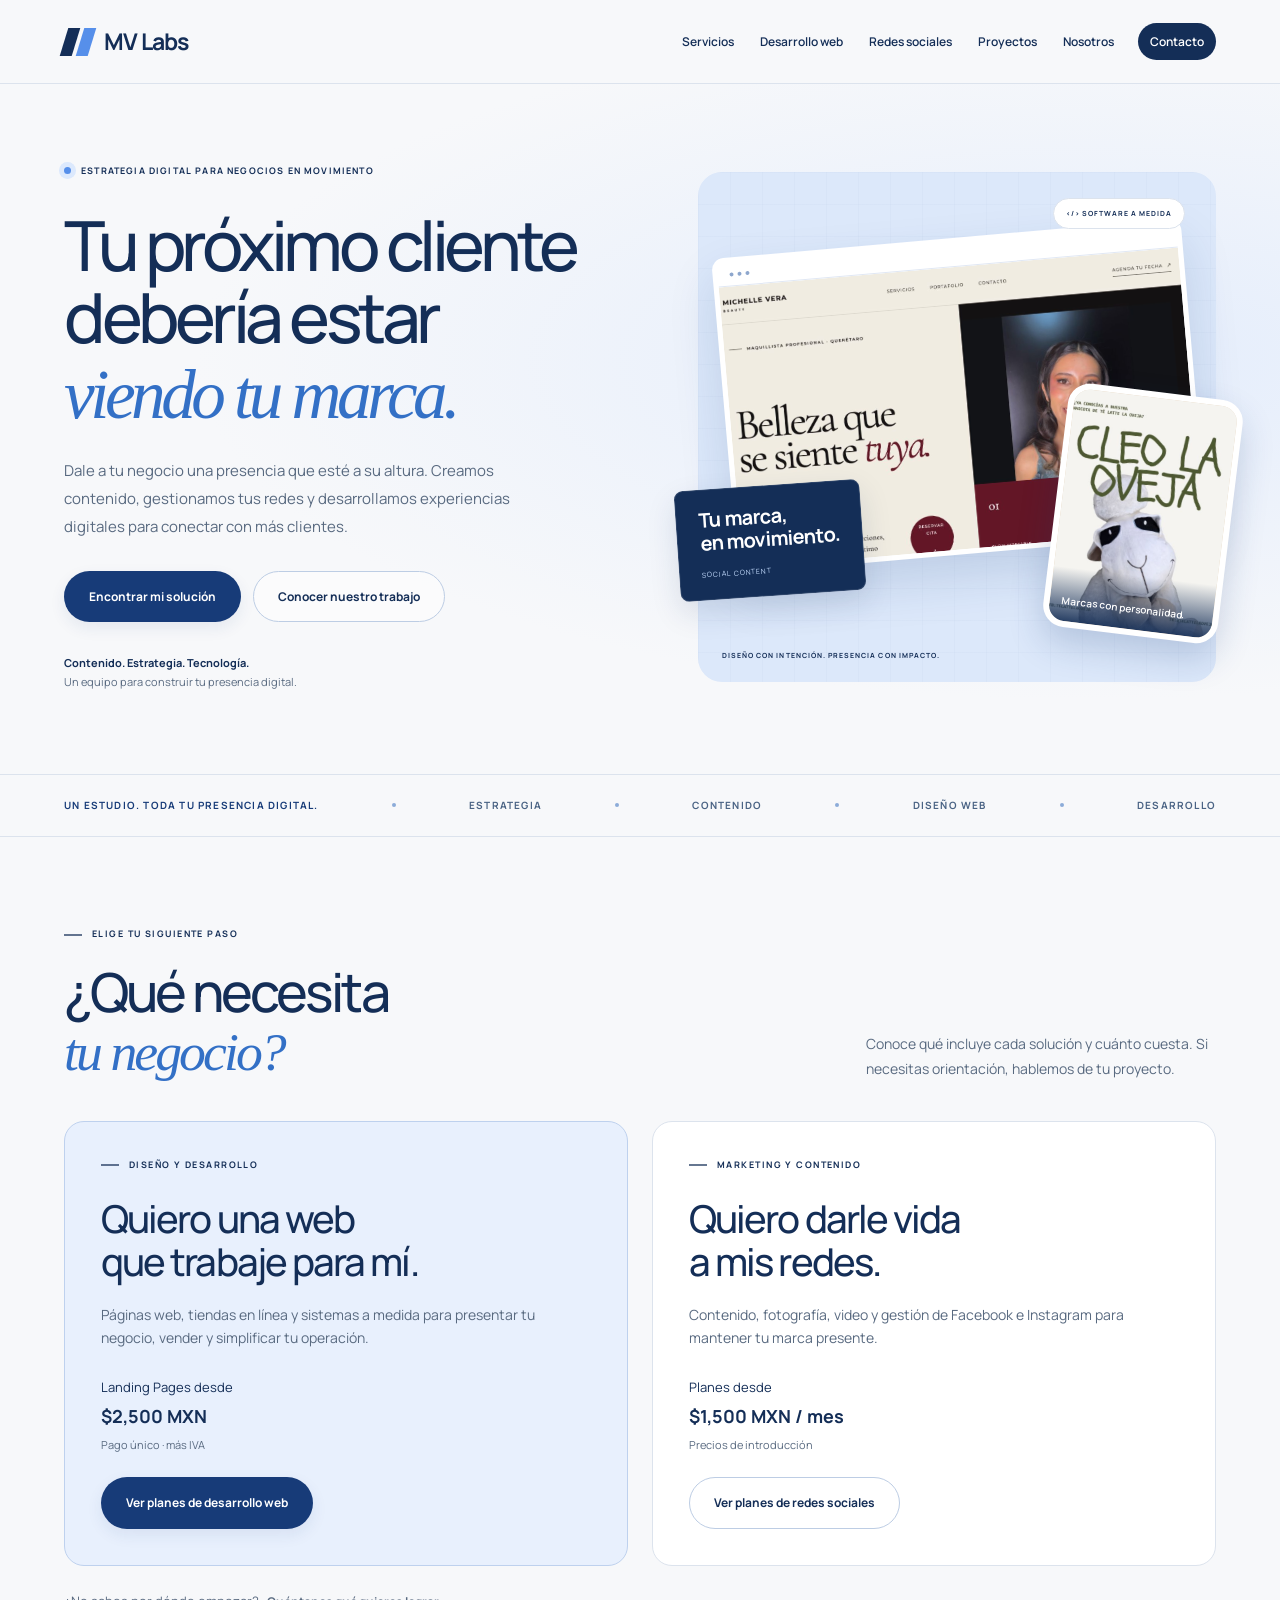
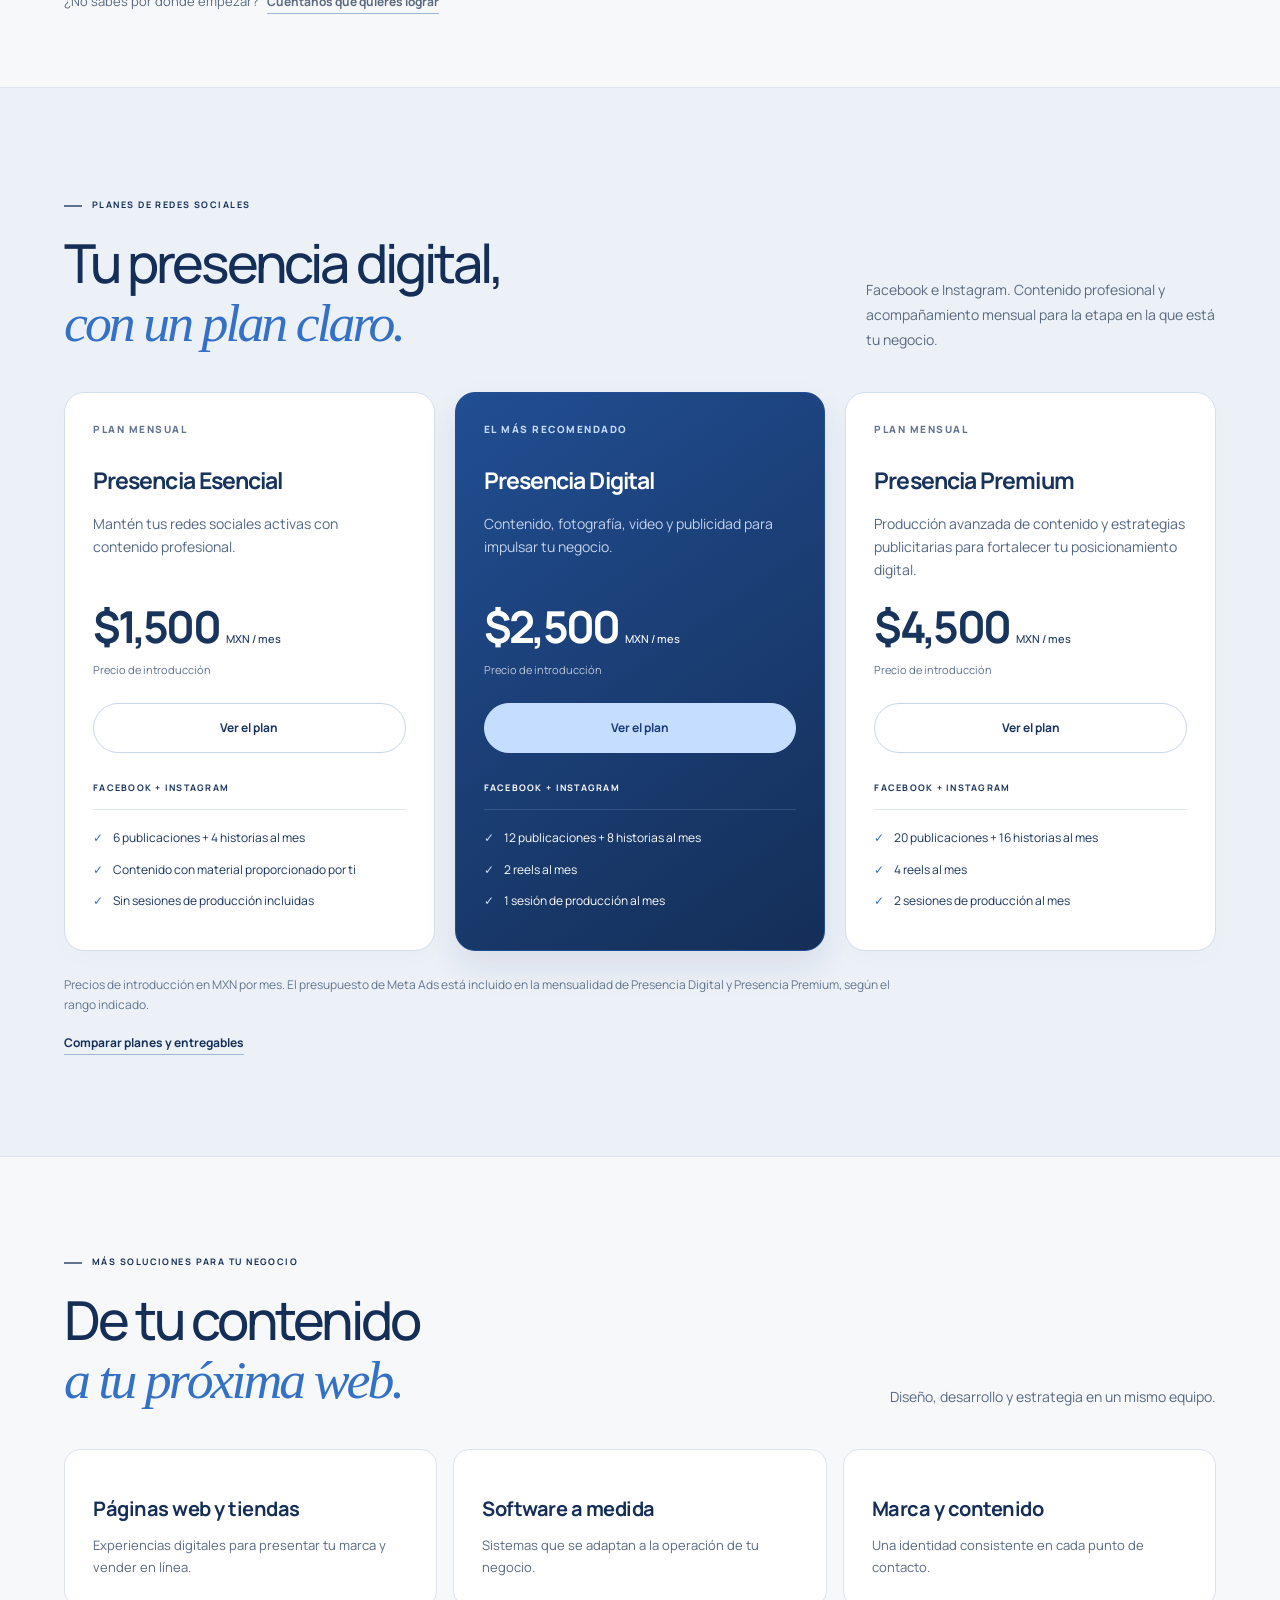
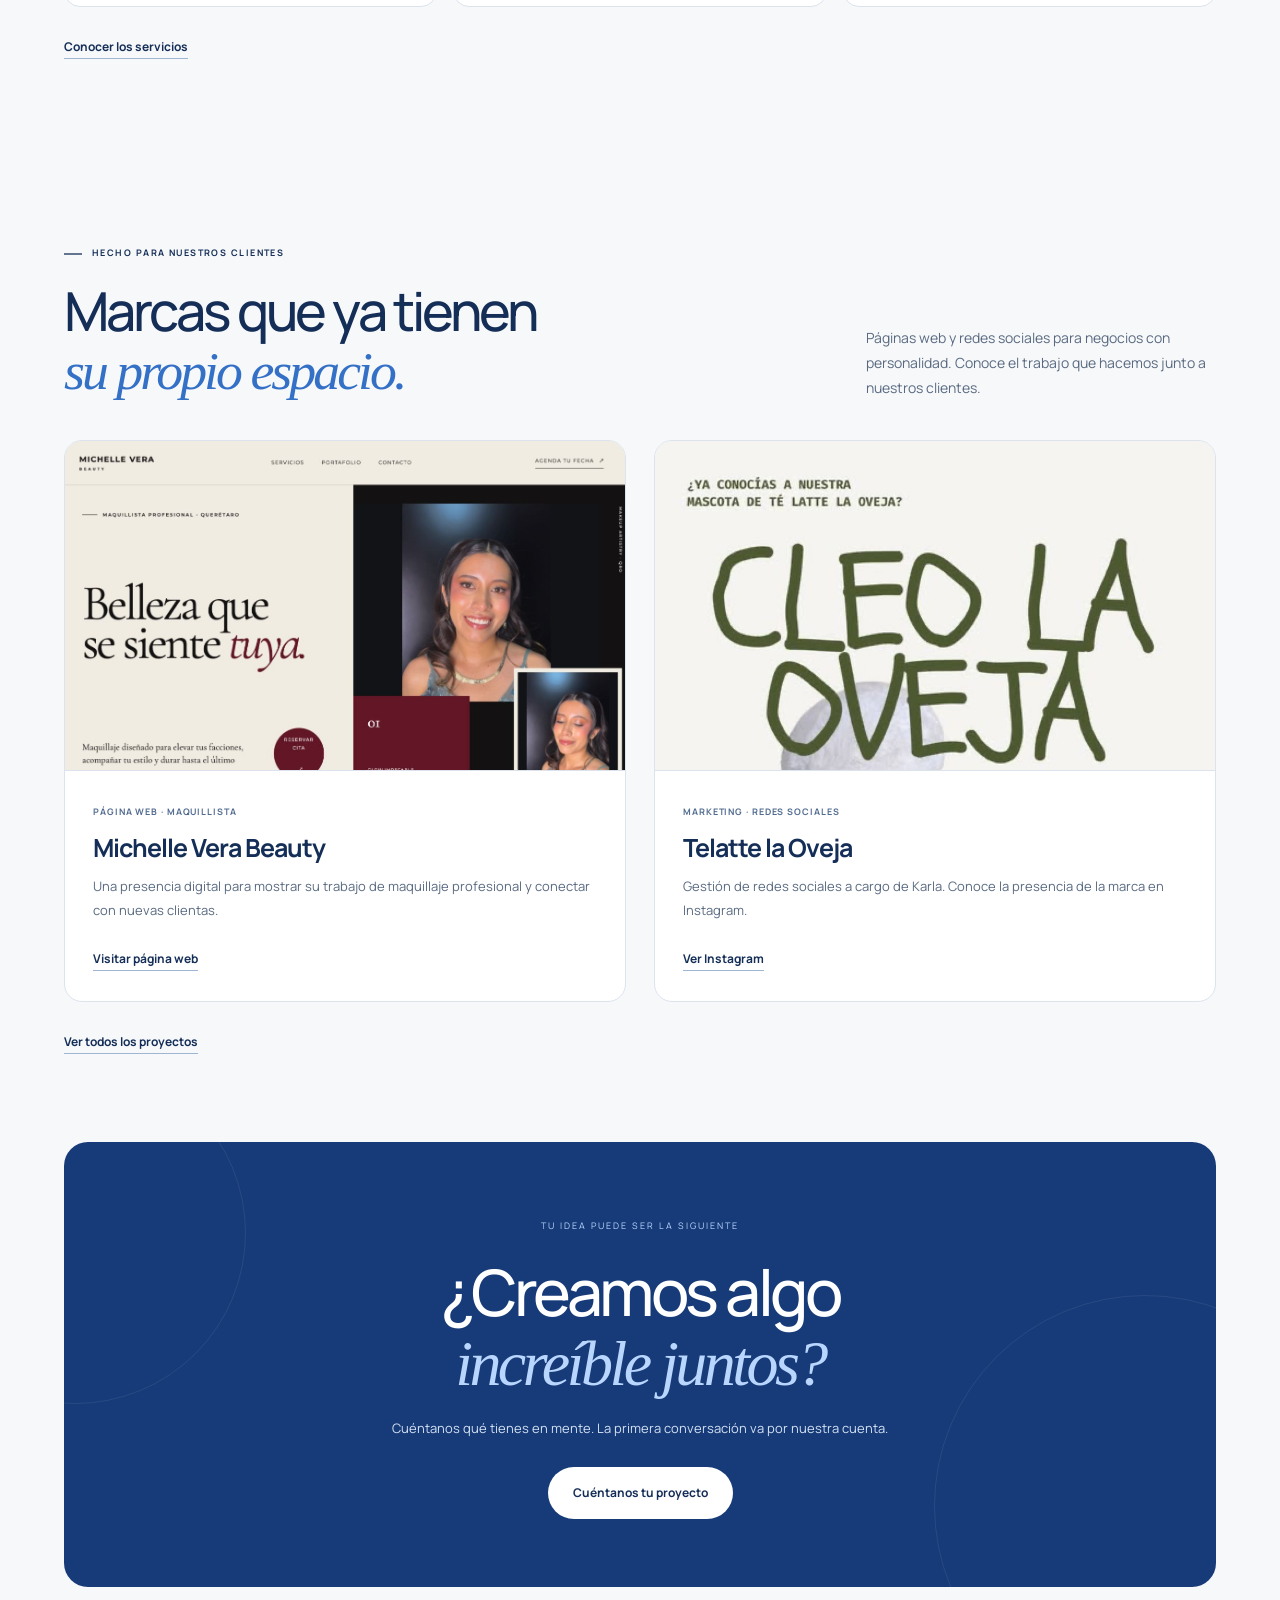
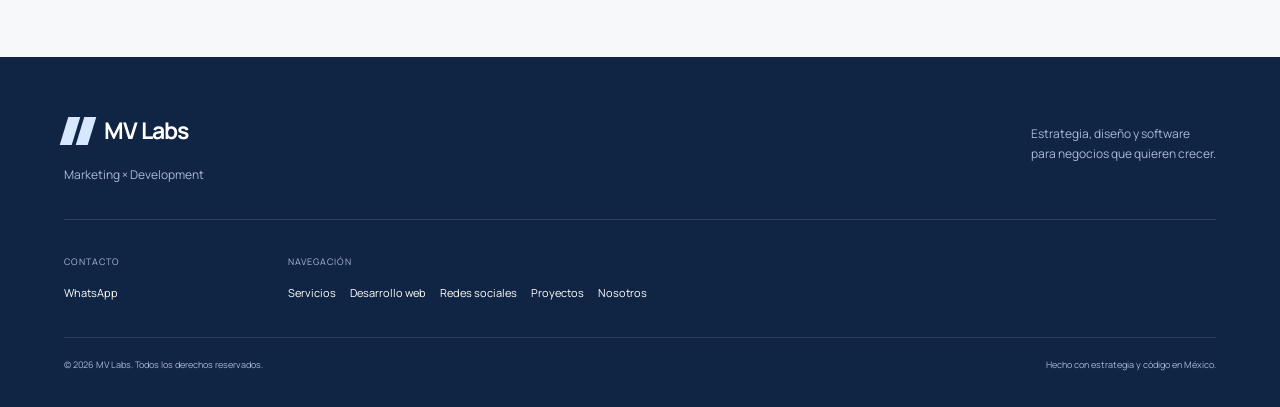
==== commit 76e1e2c1: "feat: add new design styles and favicon assets - Introduced a comprehensive CSS file (design.css) fo" ====
--- a/index.html
+++ b/index.html
@@ -1,72 +1,160 @@
 <!doctype html>
 <html lang="es">
-  <head>
-    <meta charset="UTF-8" />
-    <meta name="viewport" content="width=device-width, initial-scale=1.0" />
-    <meta name="theme-color" content="#173b78" />
-    <meta name="description" content="Contenido, redes sociales y soluciones digitales para hacer crecer tu negocio." />
-    <meta property="og:title" content="Marketing y desarrollo — MV Labs" />
-    <meta property="og:description" content="Construimos experiencias digitales que hacen crecer negocios." />
-    <meta property="og:type" content="website" />
-    <title>Marketing y desarrollo — MV Labs</title>
-    <link rel="preconnect" href="https://fonts.googleapis.com" />
-    <link rel="preconnect" href="https://fonts.gstatic.com" crossorigin />
-    <link href="https://fonts.googleapis.com/css2?family=DM+Sans:wght@400;500;600&family=Manrope:wght@400;500;600;700&display=swap" rel="stylesheet" />
-    <link rel="stylesheet" href="styles.css?v=pages-3" />
+
+<head>
+  <meta charset="UTF-8" />
+  <meta name="viewport" content="width=device-width, initial-scale=1.0" />
+  <meta name="theme-color" content="#173b78" />
+  <meta name="description" content="Contenido, redes sociales y soluciones digitales para hacer crecer tu negocio." />
+  <meta property="og:title" content="Marketing y desarrollo — MV Labs" />
+  <meta property="og:description" content="Construimos experiencias digitales que hacen crecer negocios." />
+  <meta property="og:type" content="website" />
+  <title>Marketing y desarrollo — MV Labs</title>
+  <link rel="preconnect" href="https://fonts.googleapis.com" />
+  <link rel="preconnect" href="https://fonts.gstatic.com" crossorigin />
+  <link
+    href="https://fonts.googleapis.com/css2?family=DM+Sans:wght@400;500;600&family=Manrope:wght@400;500;600;700&display=swap"
+    rel="stylesheet" />
+  <link rel="stylesheet" href="styles.css?v=studio-1" />
+  <link rel="stylesheet" href="design.css?v=navigation-2" />
     <script type="application/ld+json">
       {"@context":"https://schema.org","@type":"ProfessionalService","name":"MV Labs","description":"Estudio digital de marketing, diseño y desarrollo de software."}
     </script>
-  </head>
-  <body>
-    <a class="skip-link" href="#main">Ir al contenido</a>
-    <header class="site-header" id="inicio">
-      <a class="brand" href="index.html" aria-label="MV Labs, inicio">
-        <span class="brand-mark" aria-hidden="true"><i></i><i></i></span>
-        <span>MV Labs</span>
-      </a>
-      <nav class="desktop-nav" aria-label="Navegación principal">
-        <a href="servicios.html">Servicios</a><a href="planes.html">Planes</a><a href="proyectos.html">Proyectos</a><a href="nosotros.html">Nosotros</a><a href="contacto.html">Contacto</a>
-      </nav>
-      <button class="menu-toggle" aria-expanded="false" aria-controls="mobile-nav" aria-label="Abrir menú"><span></span><span></span></button>
-      <nav class="mobile-nav" id="mobile-nav" aria-label="Navegación móvil">
-        <a href="servicios.html">Servicios</a><a href="planes.html">Planes</a><a href="proyectos.html">Proyectos</a><a href="nosotros.html">Nosotros</a><a href="contacto.html">Contacto</a>
-      </nav>
-    </header>
-    <main id="main">
-      <section class="hero section-pad">
-        <div class="hero-copy reveal">
-          <div class="eyebrow"><span></span> ESTRATEGIA DIGITAL PARA NEGOCIOS EN MOVIMIENTO</div>
-          <h1>Tu próximo cliente<br>debería estar <em>viendo tu marca.</em></h1>
-          <p>Dale a tu negocio una presencia que esté a su altura. Creamos contenido, gestionamos tus redes y desarrollamos experiencias digitales para conectar con más clientes.</p>
-          <div class="hero-actions">
-            <a class="button button-dark" href="planes.html">Explorar planes</a>
-            <a class="button button-ghost" href="proyectos.html">Conocer nuestro trabajo</a>
-          </div>
-          <div class="hero-trust"><p><strong>Contenido. Estrategia. Tecnología.</strong><br>Un equipo para construir tu presencia digital.</p></div>
+  <link rel="icon" href="/favicon.ico" sizes="any" />
+  <link rel="icon" href="/favicon.svg" type="image/svg+xml" />
+  <link rel="icon" href="/favicon-32.png" type="image/png" sizes="32x32" />
+  <link rel="apple-touch-icon" href="/apple-touch-icon.png" sizes="180x180" />
+</head>
+
+<body>
+  <a class="skip-link" href="#main">Ir al contenido</a>
+  <header class="site-header" id="inicio">
+    <a class="brand" href="index.html" aria-label="MV Labs, inicio">
+      <span class="brand-mark" aria-hidden="true"><i></i><i></i></span>
+      <span>MV Labs</span>
+    </a>
+    <nav class="desktop-nav" aria-label="Navegación principal">
+      <a href="servicios.html">Servicios</a><a href="precios.html">Desarrollo web</a><a href="planes.html">Redes sociales</a><a href="proyectos.html">Proyectos</a><a
+        href="nosotros.html">Nosotros</a><a href="contacto.html">Contacto</a>
+    </nav>
+    <button class="menu-toggle" aria-expanded="false" aria-controls="mobile-nav"
+      aria-label="Abrir menú"><span></span><span></span></button>
+    <nav class="mobile-nav" id="mobile-nav" aria-label="Navegación móvil">
+      <a href="servicios.html">Servicios</a><a href="precios.html">Desarrollo web</a><a href="planes.html">Redes sociales</a><a href="proyectos.html">Proyectos</a><a
+        href="nosotros.html">Nosotros</a><a href="contacto.html">Contacto</a>
+    </nav>
+  </header>
+  <main id="main">
+    <section class="hero section-pad">
+      <div class="hero-copy reveal">
+        <div class="eyebrow"><span></span> ESTRATEGIA DIGITAL PARA NEGOCIOS EN MOVIMIENTO</div>
+        <h1>Tu próximo cliente<br>debería estar <em>viendo tu marca.</em></h1>
+        <p>Dale a tu negocio una presencia que esté a su altura. Creamos contenido, gestionamos tus redes y
+          desarrollamos experiencias digitales para conectar con más clientes.</p>
+        <div class="hero-actions">
+          <a class="button button-dark" href="#soluciones">Encontrar mi solución</a>
+          <a class="button button-ghost" href="proyectos.html">Conocer nuestro trabajo</a>
         </div>
-        <div class="hero-visual reveal" aria-label="Muestra de productos digitales creados por MV Labs">
-          <div class="visual-grid"></div>
-          <div class="browser-card"><div class="mini-bar"><i></i><i></i><i></i></div><div class="mock-nav">TU NEGOCIO <span>shop · stories · cart</span></div><div class="mock-title">Diseñado<br><b>para destacar.</b></div><span class="mock-button">EXPLORA</span></div>
-          <div class="phone-card"><div class="phone-notch"></div><small>SOCIAL / MV</small><strong>Tu marca.<br>Siempre presente.</strong><div class="food-orb" aria-hidden="true">MV</div><p>Contenido que conecta.</p></div>
-          <div class="social-card"><strong>Tu marca,<br>en movimiento.</strong><small>SOCIAL CONTENT</small></div>
-          <div class="code-chip">&lt;/&gt; SOFTWARE A MEDIDA</div>
-          <div class="spark spark-one">✦</div><div class="spark spark-two">✦</div>
+        <div class="hero-trust">
+          <p><strong>Contenido. Estrategia. Tecnología.</strong><br>Un equipo para construir tu presencia digital.</p>
         </div>
-      </section>      <section class="plans-section section-pad" id="planes" aria-labelledby="plans-title">
-        <div class="section-heading"><div><span class="section-index">PLANES DE REDES SOCIALES</span><h2 id="plans-title">Tu presencia digital,<br><em>con un plan claro.</em></h2></div><p>Facebook e Instagram. Contenido profesional y acompañamiento mensual para la etapa en la que está tu negocio.</p></div>
-        <div data-plans data-compact class="plans-grid"></div>
-        <p class="plans-note">Precios de introducción en MXN por mes. El presupuesto de Meta Ads está incluido en la mensualidad de Presencia Digital y Presencia Premium, según el rango indicado.</p>
-        <a class="text-link" href="planes.html">Comparar planes y entregables</a>
-      </section>      <section class="services section-pad"><div class="section-heading"><div><span class="section-index">MÁS SOLUCIONES PARA TU NEGOCIO</span><h2>De tu contenido<br><em>a tu próxima web.</em></h2></div><p>Diseño, desarrollo y estrategia en un mismo equipo.</p></div><div class="services-grid"><article class="service-card"><h3>Páginas web y tiendas</h3><p>Experiencias digitales para presentar tu marca y vender en línea.</p></article><article class="service-card"><h3>Software a medida</h3><p>Sistemas que se adaptan a la operación de tu negocio.</p></article><article class="service-card"><h3>Marca y contenido</h3><p>Una identidad consistente en cada punto de contacto.</p></article></div><a class="text-link" href="servicios.html">Conocer los servicios</a></section>      <section class="cta section-pad" id="contacto">
-        <div class="cta-inner reveal"><div class="cta-mark" aria-hidden="true">✦</div><span>TU IDEA PUEDE SER LA SIGUIENTE</span><h2>¿Creamos algo<br /><em>increíble juntos?</em></h2><p>Cuéntanos qué tienes en mente. La primera conversación va por nuestra cuenta.</p><a class="button button-light" href="contacto.html">Cuéntanos tu proyecto</a></div>
-      </section>
-    </main>
-    <footer class="footer section-pad">
-      <div class="footer-main"><div><a class="brand brand-footer" href="index.html" aria-current="page"><span class="brand-mark"><i></i><i></i></span><span>MV Labs</span></a><p>Marketing × Development</p></div><p class="footer-note">Estrategia, diseño y software<br />para negocios que quieren crecer.</p></div>
-      <div class="footer-links"><div><span>CONTACTO</span><a href="https://wa.me/524427421651?text=Hola%20MV%20Labs%2C%20quiero%20informaci%C3%B3n%20sobre%20sus%20servicios." target="_blank" rel="noopener noreferrer">WhatsApp</a></div><div><span>NAVEGACIÓN</span><a href="servicios.html">Servicios</a><a href="planes.html">Planes</a><a href="proyectos.html">Proyectos</a><a href="nosotros.html">Nosotros</a></div></div>
-      <div class="footer-bottom"><p>© <span id="year"></span> MV Labs. Todos los derechos reservados.</p><p>Hecho con estrategia y código en México.</p></div>
-    </footer>
-    <script src="plans.js?v=pages-3" type="module"></script>
-    <script src="app.js?v=pages-3" type="module"></script>
-  </body>
-</html>
+      </div>
+      <div class="hero-visual reveal" aria-label="Muestra de productos digitales creados por MV Labs">
+        <div class="visual-grid"></div>
+        <div class="browser-card">
+          <div class="mini-bar"><i></i><i></i><i></i></div>
+          <img class="hero-site-preview" src="assets/projects/michelle-vera.jpg" alt="Página web de Michelle Vera Beauty creada por MV Labs" width="1200" height="760" />
+        </div>
+        <div class="phone-card">
+          <img src="assets/projects/telattela.jpg" alt="Identidad de Telatte la Oveja, cliente de redes sociales" width="400" height="600" />
+          <p class="phone-caption">Marcas con personalidad.</p>
+        </div>
+        <div class="social-card"><strong>Tu marca,<br>en movimiento.</strong><small>SOCIAL CONTENT</small></div>
+        <div class="code-chip">&lt;/&gt; SOFTWARE A MEDIDA</div>
+        <div class="spark spark-one">✦</div>
+        <div class="spark spark-two">✦</div>
+      </div>
+    </section>
+    <div class="studio-strip section-pad" aria-label="Áreas del estudio"><span>UN ESTUDIO. TODA TU PRESENCIA DIGITAL.</span><i aria-hidden="true"></i><span>ESTRATEGIA</span><i aria-hidden="true"></i><span>CONTENIDO</span><i aria-hidden="true"></i><span>DISEÑO WEB</span><i aria-hidden="true"></i><span>DESARROLLO</span></div>
+    <section class="solution-paths section-pad" id="soluciones" aria-labelledby="solutions-title">
+      <div class="section-heading"><div><span class="section-index">ELIGE TU SIGUIENTE PASO</span><h2 id="solutions-title">¿Qué necesita<br><em>tu negocio?</em></h2></div><p>Conoce qué incluye cada solución y cuánto cuesta. Si necesitas orientación, hablemos de tu proyecto.</p></div>
+      <div class="solution-grid">
+        <article class="solution-card solution-card-dev"><span class="section-index">DISEÑO Y DESARROLLO</span><h3>Quiero una web<br>que trabaje para mí.</h3><p>Páginas web, tiendas en línea y sistemas a medida para presentar tu negocio, vender y simplificar tu operación.</p><p class="solution-price">Landing Pages desde <strong>$2,500 MXN</strong><small>Pago único · más IVA</small></p><a class="button button-dark" href="precios.html">Ver planes de desarrollo web</a></article>
+        <article class="solution-card"><span class="section-index">MARKETING Y CONTENIDO</span><h3>Quiero darle vida<br>a mis redes.</h3><p>Contenido, fotografía, video y gestión de Facebook e Instagram para mantener tu marca presente.</p><p class="solution-price">Planes desde <strong>$1,500 MXN / mes</strong><small>Precios de introducción</small></p><a class="button button-ghost" href="planes.html">Ver planes de redes sociales</a></article>
+      </div>
+      <p class="solution-help">¿No sabes por dónde empezar? <a class="text-link" href="contacto.html">Cuéntanos qué quieres lograr</a></p>
+    </section>
+    <section class="plans-section section-pad" id="planes" aria-labelledby="plans-title">
+      <div class="section-heading">
+        <div><span class="section-index">PLANES DE REDES SOCIALES</span>
+          <h2 id="plans-title">Tu presencia digital,<br><em>con un plan claro.</em></h2>
+        </div>
+        <p>Facebook e Instagram. Contenido profesional y acompañamiento mensual para la etapa en la que está tu negocio.
+        </p>
+      </div>
+      <div data-plans data-compact class="plans-grid"></div>
+      <p class="plans-note">Precios de introducción en MXN por mes. El presupuesto de Meta Ads está incluido en la
+        mensualidad de Presencia Digital y Presencia Premium, según el rango indicado.</p>
+      <a class="text-link" href="planes.html">Comparar planes y entregables</a>
+    </section>
+    <section class="services section-pad">
+      <div class="section-heading">
+        <div><span class="section-index">MÁS SOLUCIONES PARA TU NEGOCIO</span>
+          <h2>De tu contenido<br><em>a tu próxima web.</em></h2>
+        </div>
+        <p>Diseño, desarrollo y estrategia en un mismo equipo.</p>
+      </div>
+      <div class="services-grid">
+        <article class="service-card">
+          <h3>Páginas web y tiendas</h3>
+          <p>Experiencias digitales para presentar tu marca y vender en línea.</p>
+        </article>
+        <article class="service-card">
+          <h3>Software a medida</h3>
+          <p>Sistemas que se adaptan a la operación de tu negocio.</p>
+        </article>
+        <article class="service-card">
+          <h3>Marca y contenido</h3>
+          <p>Una identidad consistente en cada punto de contacto.</p>
+        </article>
+      </div><a class="text-link" href="servicios.html">Conocer los servicios</a>
+    </section>
+    <section class="work section-pad" aria-labelledby="clients-title">
+      <div class="section-heading"><div><span class="section-index">HECHO PARA NUESTROS CLIENTES</span><h2 id="clients-title">Marcas que ya tienen<br><em>su propio espacio.</em></h2></div><p>Páginas web y redes sociales para negocios con personalidad. Conoce el trabajo que hacemos junto a nuestros clientes.</p></div>
+      <div class="projects" id="client-projects-home"></div>
+      <a class="text-link" href="proyectos.html">Ver todos los proyectos</a>
+    </section>
+    <section class="cta section-pad" id="contacto">
+      <div class="cta-inner reveal">
+        <div class="cta-mark" aria-hidden="true">✦</div><span>TU IDEA PUEDE SER LA SIGUIENTE</span>
+        <h2>¿Creamos algo<br /><em>increíble juntos?</em></h2>
+        <p>Cuéntanos qué tienes en mente. La primera conversación va por nuestra cuenta.</p><a
+          class="button button-light" href="contacto.html">Cuéntanos tu proyecto</a>
+      </div>
+    </section>
+  </main>
+  <footer class="footer section-pad">
+    <div class="footer-main">
+      <div><a class="brand brand-footer" href="index.html" aria-current="page"><span
+            class="brand-mark"><i></i><i></i></span><span>MV Labs</span></a>
+        <p>Marketing × Development</p>
+      </div>
+      <p class="footer-note">Estrategia, diseño y software<br />para negocios que quieren crecer.</p>
+    </div>
+    <div class="footer-links">
+      <div><span>CONTACTO</span><a
+          href="https://wa.me/524427421651?text=Hola%20MV%20Labs%2C%20quiero%20informaci%C3%B3n%20sobre%20sus%20servicios."
+          target="_blank" rel="noopener noreferrer">WhatsApp</a></div>
+      <div><span>NAVEGACIÓN</span><a href="servicios.html">Servicios</a><a href="precios.html">Desarrollo web</a><a href="planes.html">Redes sociales</a><a
+          href="proyectos.html">Proyectos</a><a href="nosotros.html">Nosotros</a></div>
+    </div>
+    <div class="footer-bottom">
+      <p>© <span id="year"></span> MV Labs. Todos los derechos reservados.</p>
+      <p>Hecho con estrategia y código en México.</p>
+    </div>
+  </footer>
+  <script src="plans.js?v=pages-3" type="module"></script>
+  <script src="app.js?v=studio-1" type="module"></script>
+</body>
+
+</html>
--- a/styles.css
+++ b/styles.css
@@ -3,3 +3,6 @@
 @media(prefers-reduced-motion:reduce){html{scroll-behavior:auto}*,*:before,*:after{transition:none!important;animation:none!important}}
 /* Dedicated pages share the landing's heading scale and navigation. */
 .section-heading h1,.manifesto h1{font-size:clamp(35px,4vw,58px);line-height:1.08;letter-spacing:-.055em;font-weight:500;margin:20px 0 0}.manifesto h1{font-size:35px}.detail-next{padding-top:60px;padding-bottom:80px}.detail-next h2{font-size:32px;letter-spacing:-1px;font-weight:500}.detail-next .button{margin:0 10px 12px 0}[data-compact] .plan-description{min-height:70px}.site-header nav a[aria-current="page"]{color:#3370c6;border-bottom:1px solid currentColor}.plan-card{scroll-margin-top:30px}
+
+/* Client portfolio */
+.portfolio-heading{margin-bottom:30px;max-width:700px}.portfolio-heading h2{font-size:clamp(24px,3vw,36px);line-height:1.2;letter-spacing:-.04em;font-weight:500;margin:12px 0}.portfolio-heading p{font-size:14px;color:var(--muted)}.portfolio-demos{padding-top:60px;margin-top:35px;border-top:1px solid var(--line)}.project-shot{background:#e4edfa}.project-shot img{display:block}.work>.text-link{display:inline-block;margin-top:24px}.project-card-copy>a:hover{color:#3370c6}
--- a/design.css
+++ b/design.css
@@ -0,0 +1,28 @@
+/* MV Labs — studio refresh */
+:root{--ink:#142e57;--paper:#f7f8fa;--muted:#596a80;--line:#dce3ed;--lime:#d6e7ff}
+body{background:var(--paper)}
+.site-header{height:84px;background:rgba(247,248,250,.96);border-bottom-color:var(--line)}
+.desktop-nav{gap:8px}.desktop-nav a{padding:9px 15px;border-radius:24px;transition:background .2s,color .2s}.desktop-nav a:hover,.site-header nav a[aria-current="page"]{background:#e5edfa;color:var(--ink);border-bottom:0}.desktop-nav a:last-child{background:var(--ink);color:#fff;margin-left:10px}
+.hero{min-height:690px;padding-top:76px;padding-bottom:80px;gap:5vw;background:radial-gradient(ellipse at 85% 40%,#e4edfc 0,transparent 58%)}
+.eyebrow{font-size:9px;letter-spacing:.13em;max-width:410px;line-height:1.7}.eyebrow>span{flex-shrink:0;box-shadow:0 0 0 5px #dce9fd}
+.hero h1{font-size:clamp(46px,5.4vw,82px);line-height:1.05;font-weight:500;letter-spacing:-.065em}.hero-copy>p{font-size:15px;line-height:1.85;max-width:470px}.hero h1 em{margin-top:5px}
+.button{border-radius:30px;padding:15px 24px;justify-content:center;min-height:48px;transition:background .2s,transform .2s,box-shadow .2s}.button-dark{background:#173b78;box-shadow:0 6px 16px #173b7815}.button-dark:hover{background:#24549d;box-shadow:0 8px 24px #173b7825}.button-ghost{background:#ffffff80}.button-ghost:hover{background:#fff}
+.hero-trust{border:0;padding:0;margin-top:32px}.hero-trust p{font-size:11px}
+.hero-visual{height:510px;border-radius:24px;background:#dce8fa;overflow:visible;isolation:isolate}.visual-grid{border-radius:24px;overflow:hidden;background-size:32px 32px;opacity:.6}.hero-visual:after{content:'DISEÑO CON INTENCIÓN. PRESENCIA CON IMPACTO.';position:absolute;bottom:20px;left:24px;font-size:7px;letter-spacing:.15em;font-weight:700}.browser-card{left:5%;top:13%;width:91%;height:62%;padding:24px 0 0;transform:rotate(-5deg);border:5px solid #fff;border-radius:12px;overflow:hidden;box-shadow:0 22px 48px #173b7826}.mini-bar{background:white;height:24px}.hero-site-preview{width:100%;height:100%;object-fit:cover;object-position:top;display:block}.phone-card{right:-3%;bottom:9%;width:34%;height:48%;padding:0;border:6px solid #fff;border-radius:22px;transform:rotate(7deg);overflow:hidden;background:#e7d9c6}.phone-card img{width:100%;height:100%;object-fit:cover}.phone-card .phone-caption{position:absolute;bottom:0;left:0;right:0;margin:0;padding:25px 12px 12px;background:linear-gradient(transparent,#142e57e8);font-size:10px;color:#fff;font-weight:600}.social-card{left:-4%;bottom:17%;width:auto;max-width:56%;padding:18px 22px;background:var(--ink);color:#fff;border:1px solid #ffffff20;box-shadow:0 12px 30px #142e5720;transform:rotate(-4deg)}.social-card strong{font-size:20px}.social-card small{color:#c5ddff;letter-spacing:.13em}.code-chip{top:5%;right:6%;background:white;color:var(--ink);font-weight:700;border:1px solid #dce3ed}.spark{display:none}
+.studio-strip{display:flex;align-items:center;justify-content:space-between;gap:20px;padding-top:22px;padding-bottom:22px;border-top:1px solid var(--line);border-bottom:1px solid var(--line);font-size:10px;letter-spacing:.12em;font-weight:700;color:#4a6384}.studio-strip span:first-child{color:#173b78}.studio-strip i{width:4px;height:4px;border-radius:50%;background:#8cacd8}
+.section-index{display:inline-flex;align-items:center;gap:10px;font-size:9px;letter-spacing:.16em}.section-index:before{content:'';width:18px;height:2px;background:currentColor;opacity:.65}.section-heading{margin-bottom:40px}.section-heading>p{font-size:14px;line-height:1.8}.services,.work,.faq{padding-top:88px;padding-bottom:88px}.section-heading h2{font-size:clamp(36px,4.2vw,60px)}
+.services-grid{gap:16px}.service-card{background:#fff;border:1px solid var(--line);border-radius:16px;padding:28px;transition:border-color .2s,transform .2s}.service-card:hover{border-color:#9db9de;transform:translateY(-3px)}.service-card h3{margin-top:14px;font-size:20px}.service-card p{font-size:13px;max-width:none;margin-bottom:0}.service-icon{width:36px;height:36px;display:grid;place-items:center;background:#edf3fc;border-radius:10px;font-size:20px}.services>.text-link{margin-top:30px}
+.plans-section{background:#ecf1f8;border-color:#dce3ed}.plan-card{border-radius:20px;box-shadow:0 8px 24px #142e5704}.plan-card.recommended{background:linear-gradient(145deg,#214e92,#142e57);border-color:#214e92;box-shadow:0 16px 32px #142e5718}.plan-card .button{border-radius:25px;justify-content:center}
+.projects{gap:28px}.project-card{min-width:0;background:#fff;border:1px solid var(--line);border-radius:18px;overflow:hidden;transition:box-shadow .2s,border-color .2s}.project-card:hover{box-shadow:0 14px 35px #142e5710;border-color:#b0c3de}.project-shot{border:0;border-bottom:1px solid var(--line);border-radius:0;aspect-ratio:1.7}.project-shot img{object-position:top}.project-card-copy{padding:25px 28px 30px}.project-card-copy>span{font-weight:700;color:#526c91;font-size:9px;letter-spacing:.1em}.project-card-copy h3{font-size:25px;line-height:1.25;margin:10px 0 12px}.project-card-copy p{font-size:13px;line-height:1.8;margin-bottom:22px}.project-card-copy>a,.text-link{font-size:12px;font-weight:700;border:0;text-decoration:underline;text-decoration-color:#9fb5d4;text-underline-offset:7px;text-decoration-thickness:1px;padding-bottom:3px}.project-card-copy>a:hover,.text-link:hover{text-decoration-color:currentColor;color:#3370c6}.work>.text-link{margin-top:30px}.portfolio-heading{margin-bottom:32px}.portfolio-demos{margin-top:55px;padding-top:50px}
+.cta-inner{position:relative;overflow:hidden;background:#173b78;color:white;padding:68px 30px;border-radius:24px}.cta-inner:before,.cta-inner:after{content:'';position:absolute;width:340px;height:340px;border:1px solid #ffffff13;border-radius:50%;pointer-events:none}.cta-inner:before{left:-160px;top:-80px}.cta-inner:after{right:-140px;bottom:-130px;width:420px;height:420px}.cta h2 em{color:#b9d6ff}.cta p{color:#d4e1f3}.cta-mark{display:none}.cta .button-light{background:#fff;color:var(--ink)}.cta-inner>span{color:#b9d6ff}.footer{background:#102443}.footer-main{padding-bottom:35px}.footer-links{margin:35px 0}.contact-form{border-radius:20px;box-shadow:0 18px 50px #142e5706}.contact-form input,.contact-form select,.contact-form textarea{border-radius:8px;background:#f8fafc}.process{background:#142e57}.people>div>span{width:42px;height:42px}.band{background:#e9eff8}
+@media(min-width:1500px){.section-pad{padding-left:max(calc((100vw - 1340px)/2),5vw);padding-right:max(calc((100vw - 1340px)/2),5vw)}}
+@media(max-width:1050px){.hero h1{font-size:clamp(44px,5.5vw,64px)}.hero-visual{height:460px}.desktop-nav a{padding:8px 11px}.service-card{padding:24px}}
+@media(max-width:760px){.site-header{height:74px}.hero{min-height:0;padding-top:45px;padding-bottom:54px;gap:40px}.hero h1{font-size:clamp(43px,9vw,68px)}.hero-copy>p{max-width:540px}.hero-visual{height:470px;width:calc(100% - 16px);max-width:540px;margin:0 8px}.phone-card{right:-2%;width:33%;height:50%}.social-card{left:-2%}.hero-actions .button{font-size:12px;padding:14px 21px}.eyebrow{font-size:8px}.studio-strip{flex-wrap:wrap;justify-content:center;gap:12px 20px;font-size:8px}.studio-strip span:first-child{width:100%;text-align:center}.studio-strip i:first-of-type{display:none}.services,.work,.faq{padding-top:60px;padding-bottom:60px}.projects{gap:22px}.project-card-copy{padding:22px}.section-heading>p{font-size:13px}.section-heading h2{font-size:clamp(34px,8vw,48px)}.cta-inner{border-radius:18px;padding:48px 22px}.services-grid{gap:12px}.mobile-nav.open{top:74px;box-shadow:0 16px 24px #142e570d}.project-featured .project-shot{aspect-ratio:1.7}.portfolio-heading h2{font-size:28px}.footer-links>div{gap:17px}}
+@media(max-width:430px){.hero-visual{height:365px}.hero h1{font-size:44px}.hero-copy>p{font-size:14px}.browser-card{height:62%;top:13%}.phone-card{width:35%;height:50%}.social-card{padding:14px 16px;bottom:16%}.social-card strong{font-size:17px}.social-card small{font-size:6px;margin-top:10px}.code-chip{font-size:6px;top:4%}.hero-visual:after{font-size:6px;left:18px;bottom:15px}.hero-actions{gap:10px}.hero-actions .button{padding:13px 17px;font-size:11px}.service-card{padding:25px}.project-card-copy h3{font-size:24px}.studio-strip{letter-spacing:.07em}}
+/* Direct paths to the two service lines. */
+.desktop-nav{gap:2px}.desktop-nav a{padding:9px 12px}.site-header{position:sticky;top:0;backdrop-filter:blur(16px)}
+.solution-paths{padding-top:80px;padding-bottom:72px;scroll-margin-top:84px}.solution-grid{display:grid;grid-template-columns:repeat(2,minmax(0,1fr));gap:24px}.solution-card{display:flex;align-items:flex-start;flex-direction:column;padding:36px;background:#fff;border:1px solid var(--line);border-radius:20px}.solution-card-dev{background:#e8f0fd;border-color:#bed1ee}.solution-card h3{font-size:clamp(28px,3vw,42px);line-height:1.12;letter-spacing:-.05em;font-weight:500;margin:24px 0 20px}.solution-card>p{font-size:14px;color:var(--muted);max-width:440px}.solution-card .solution-price{margin-top:auto;padding-top:14px;color:var(--ink);font-size:13px}.solution-price strong{font-size:18px;display:block;margin-top:4px}.solution-price small{display:block;font-size:11px;color:var(--muted);margin-top:4px}.solution-card .button{margin-top:10px}.solution-help{margin:25px 0 0;font-size:13px;color:var(--muted)}.solution-help a{margin-left:5px}.plan-switch{display:flex;gap:6px;flex-wrap:wrap;padding:6px;width:fit-content;background:#e5ecf6;border:1px solid var(--line);border-radius:32px;margin-top:30px}.plan-switch a{font-size:13px;font-weight:700;padding:11px 22px;border-radius:24px}.plan-switch a[aria-current="page"]{background:#173b78;color:white;box-shadow:0 3px 10px #173b7815}.plan-switch a:hover{background:#d0dff3}.plan-switch a[aria-current="page"]:hover{background:#24549d}.plan-switch+.plans-section{padding-top:60px}.service-shortcuts{display:flex;flex-wrap:wrap;gap:12px;margin-bottom:30px}#pricing-root .pricing-hero{padding-top:3rem;padding-bottom:3rem}#pricing-root .pricing-hero h1{font-size:clamp(38px,5.5vw,72px);line-height:1.05}#pricing-root .eyebrow{color:#3370c6}#pricing-root .hero-subtitle{color:var(--ink)}#pricing-root .choice-map{grid-template-columns:repeat(3,minmax(0,1fr));max-width:900px;margin-top:28px}#pricing-root .choice-map a{display:block;text-align:center;padding:16px;font-size:13px}#pricing-root .pricing-category{padding-top:60px;padding-bottom:60px}
+@media(max-width:1050px){.desktop-nav a{padding:8px;font-size:11px}.site-header{gap:16px}}
+@media(max-width:760px){.solution-paths{padding-top:55px;padding-bottom:55px}.solution-grid{grid-template-columns:1fr;gap:18px}.solution-card{padding:28px}.solution-card h3{font-size:32px}.solution-card .button{width:100%}.plan-switch{margin-top:24px;width:100%;border-radius:18px;flex-wrap:nowrap}.plan-switch a{flex:1;text-align:center;font-size:12px;padding:11px 10px}.solution-help a{margin:8px 0 0;display:inline-block}#pricing-root .choice-map{grid-template-columns:1fr}#pricing-root .pricing-hero{padding-top:36px}.service-shortcuts .button{width:100%}.mobile-nav.open a{padding:6px 0}.mobile-nav.open{gap:12px;max-height:calc(100dvh - 74px);overflow:auto}}
+
+body:has(#pricing-root) .footer .brand-mark i{position:static;inset:auto;transform:none;border-radius:0}body:has(#pricing-root) .footer .brand-mark{display:inline-flex;transform:skew(-17deg)}body:has(#pricing-root) .site-header .brand-mark i{position:static;inset:auto;transform:none;border-radius:0}body:has(#pricing-root) .site-header .brand-mark{display:inline-flex;transform:skew(-17deg)}body:has(#pricing-root) main{padding-bottom:60px}
